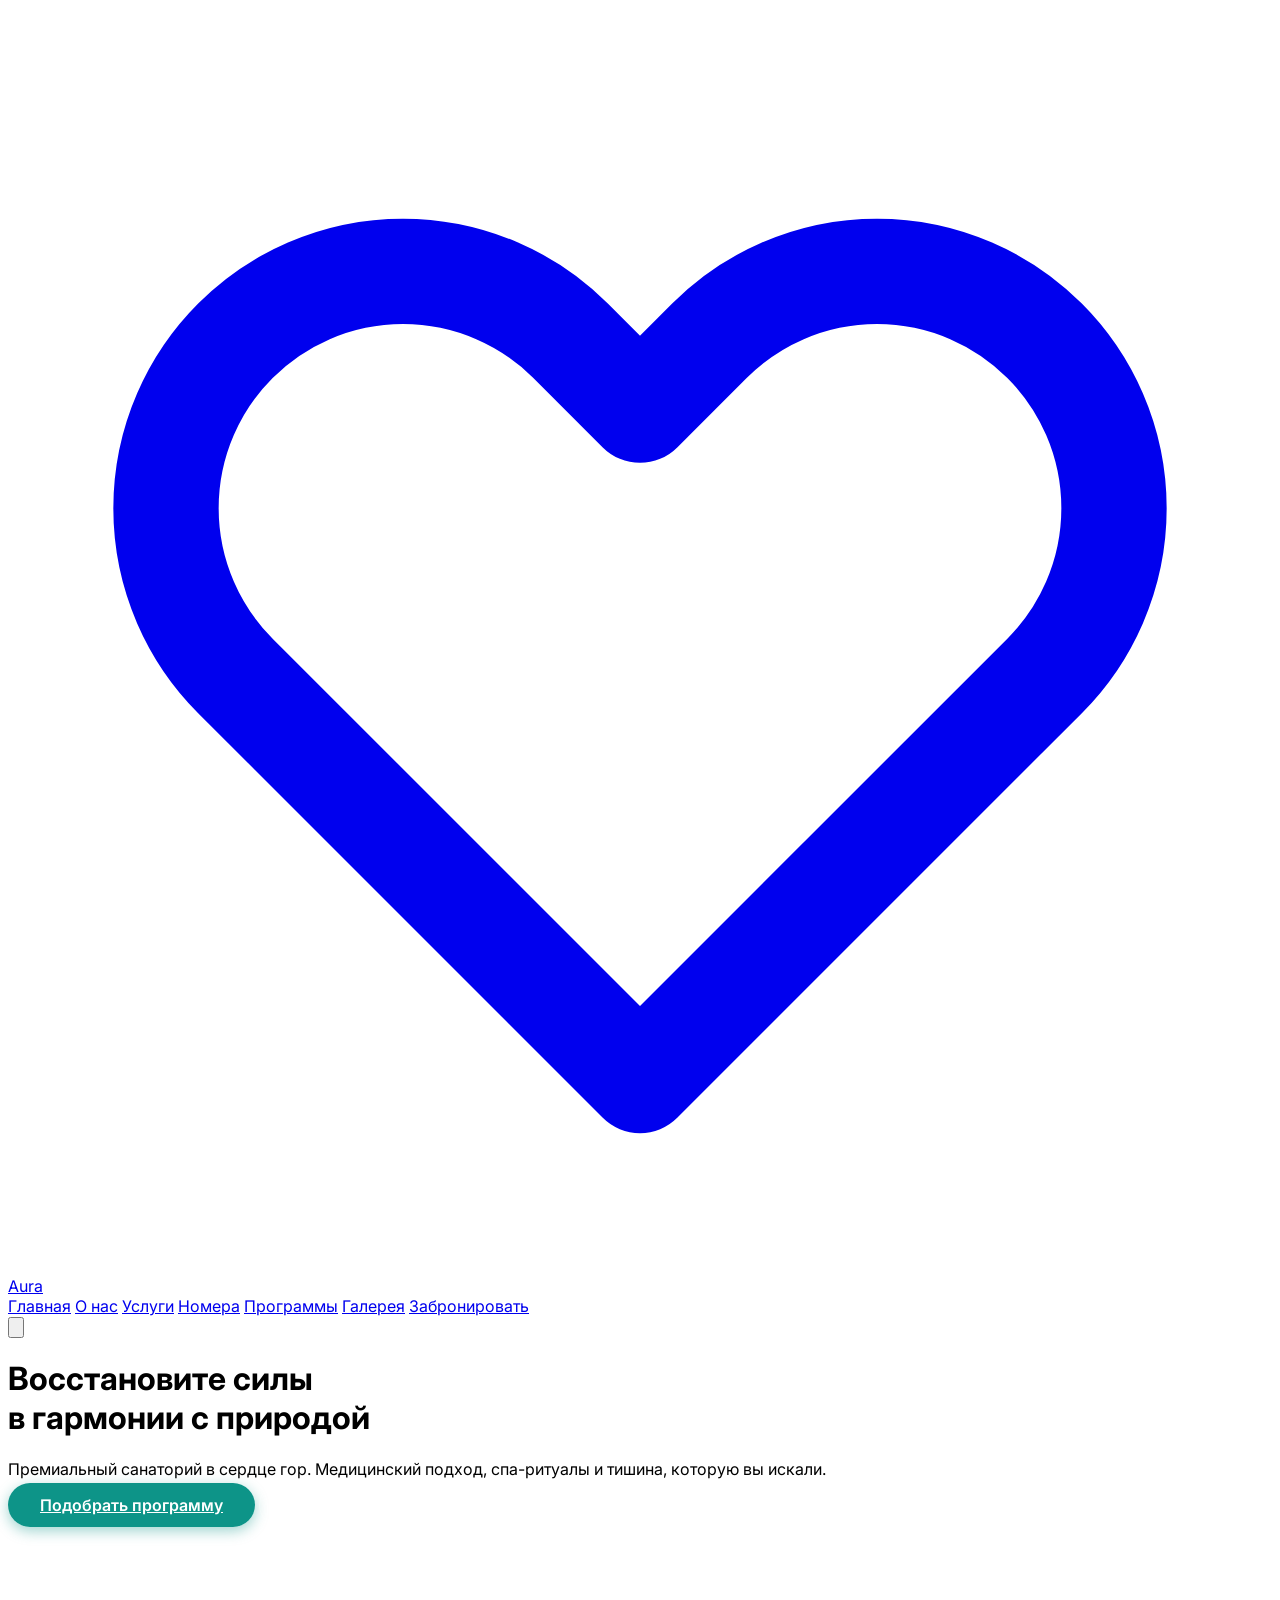
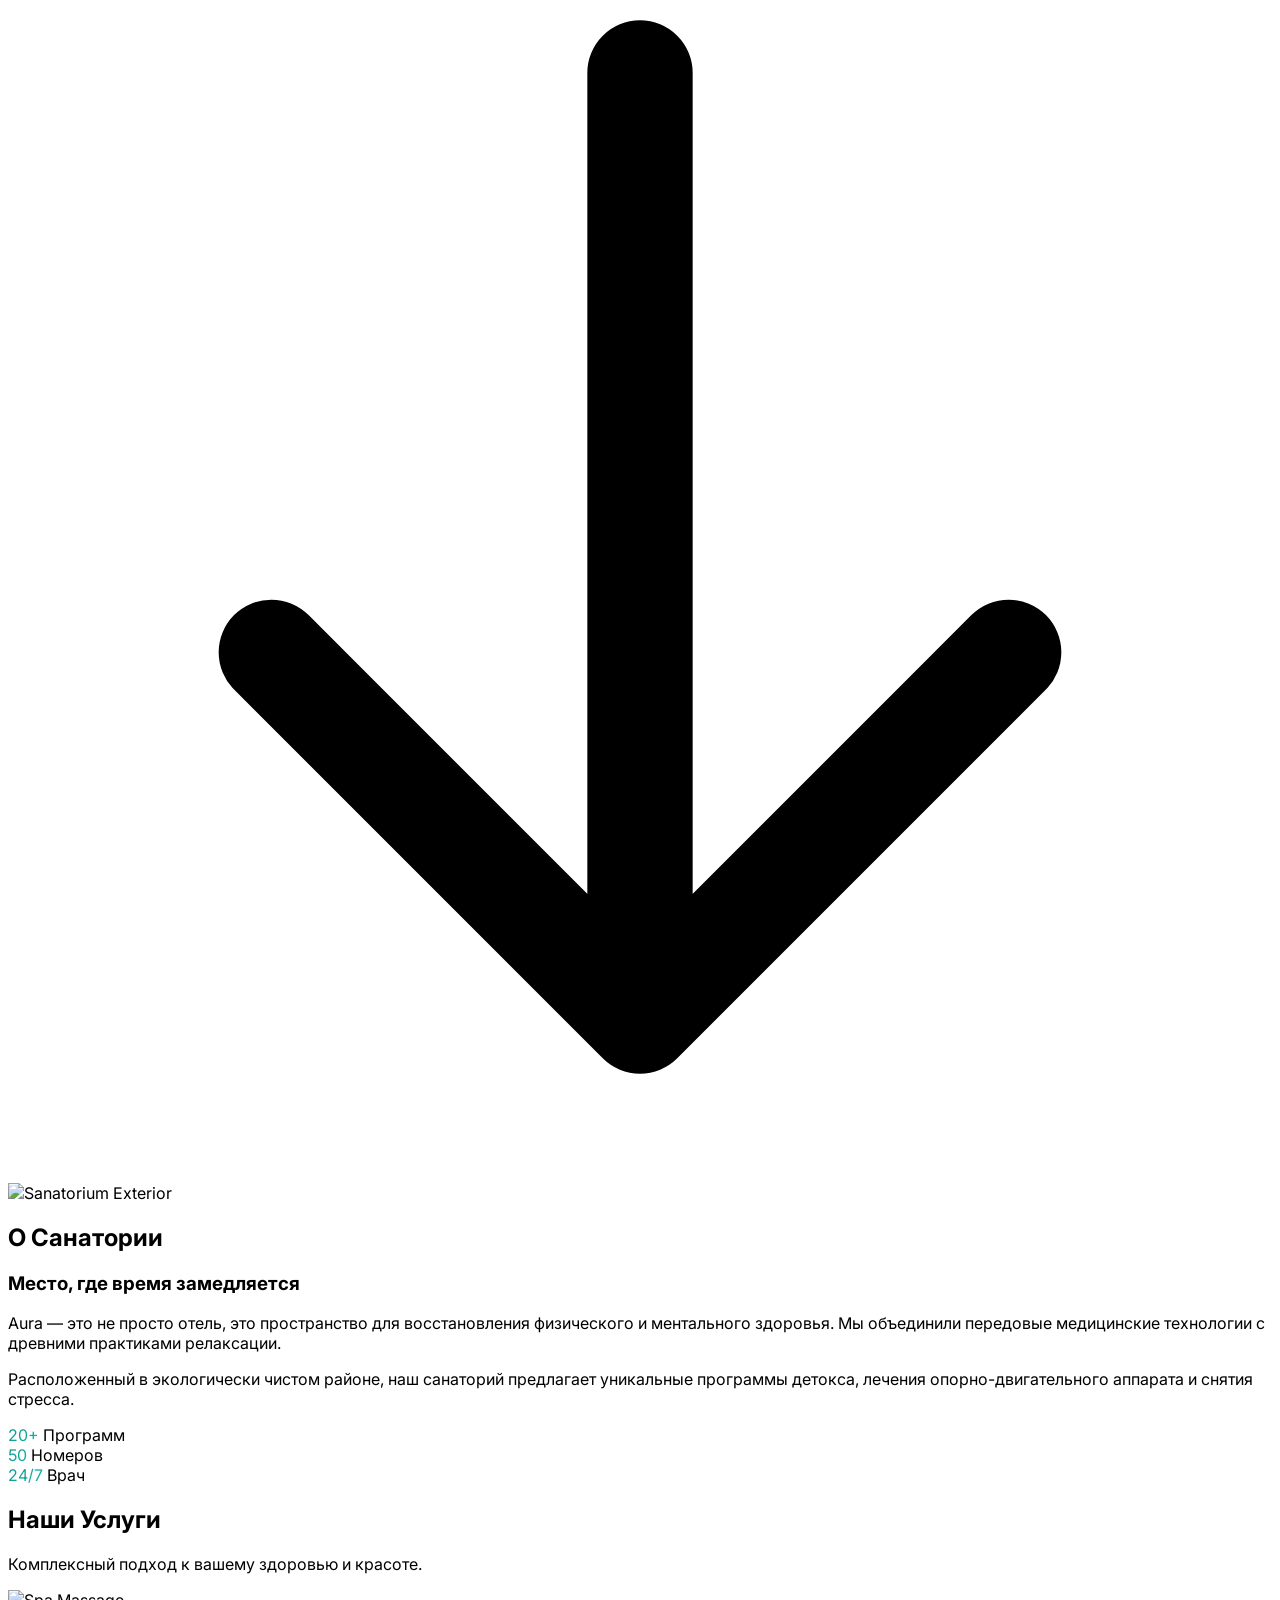
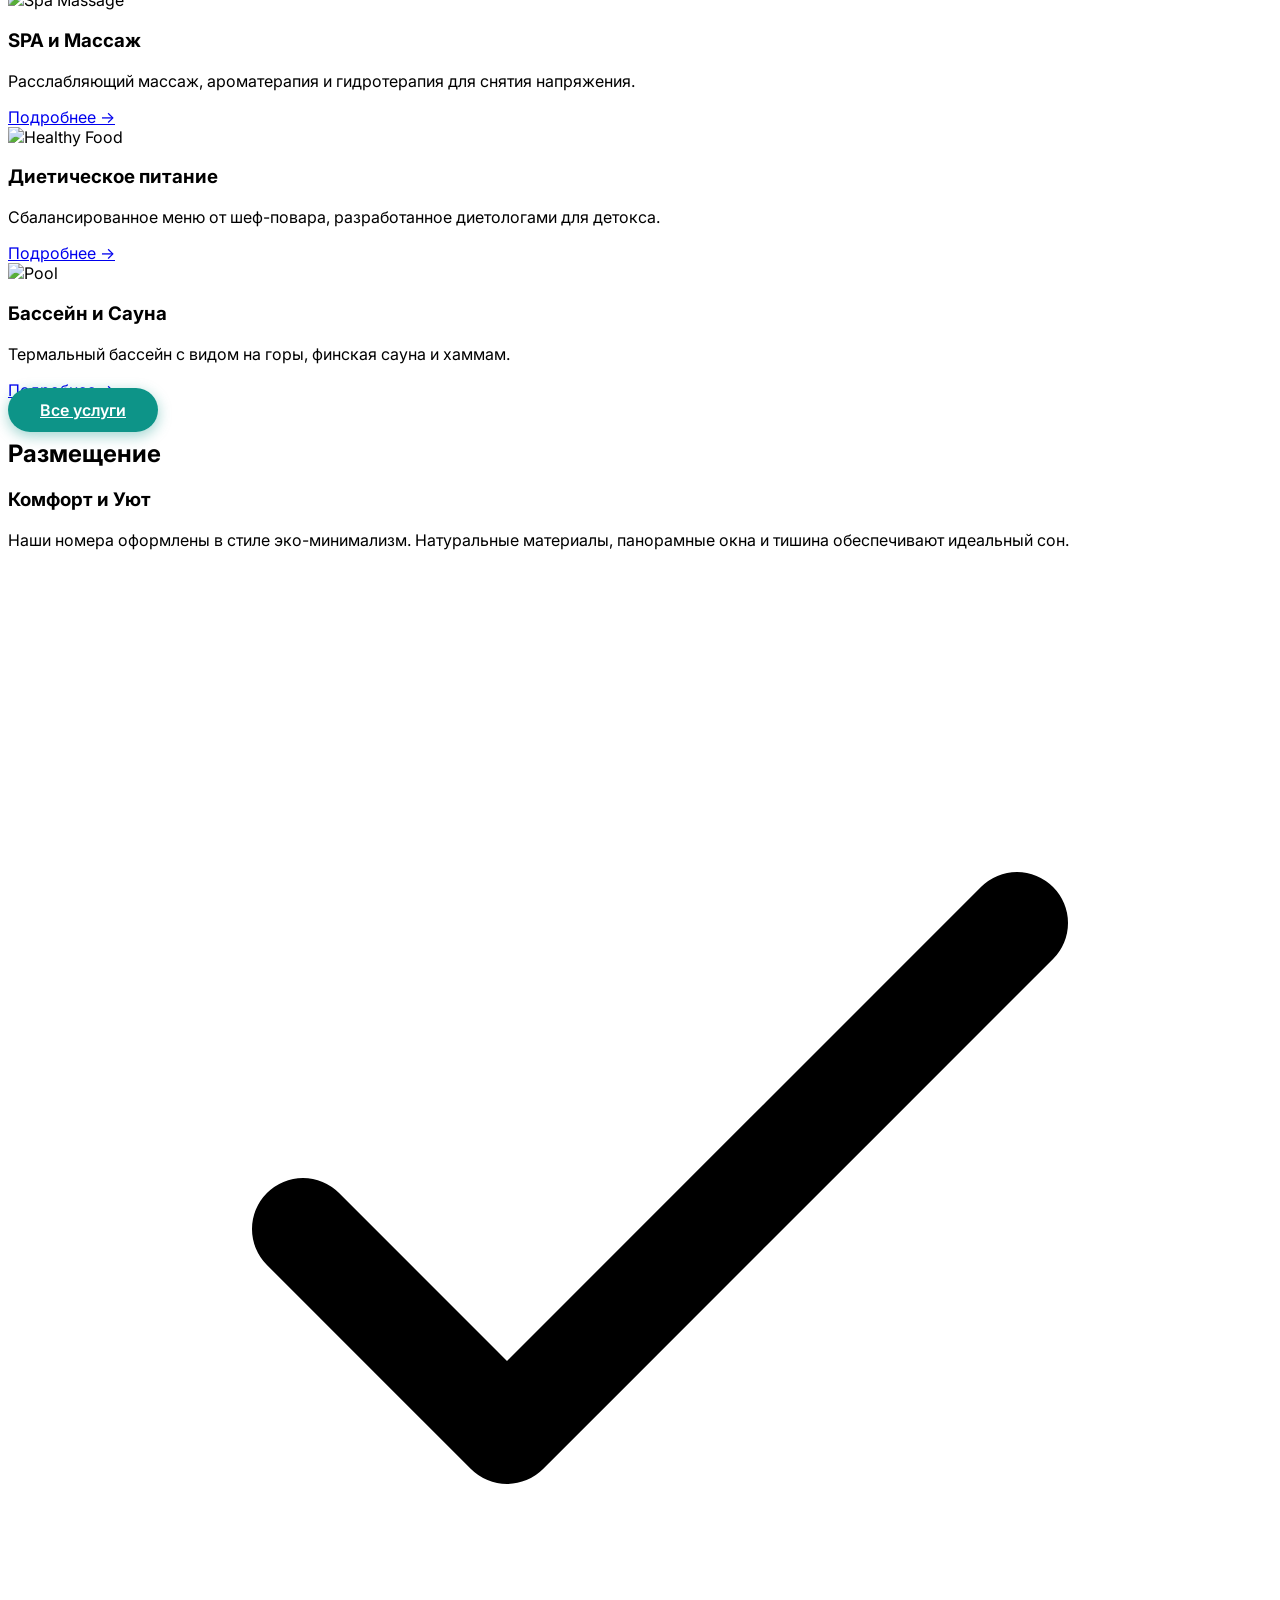
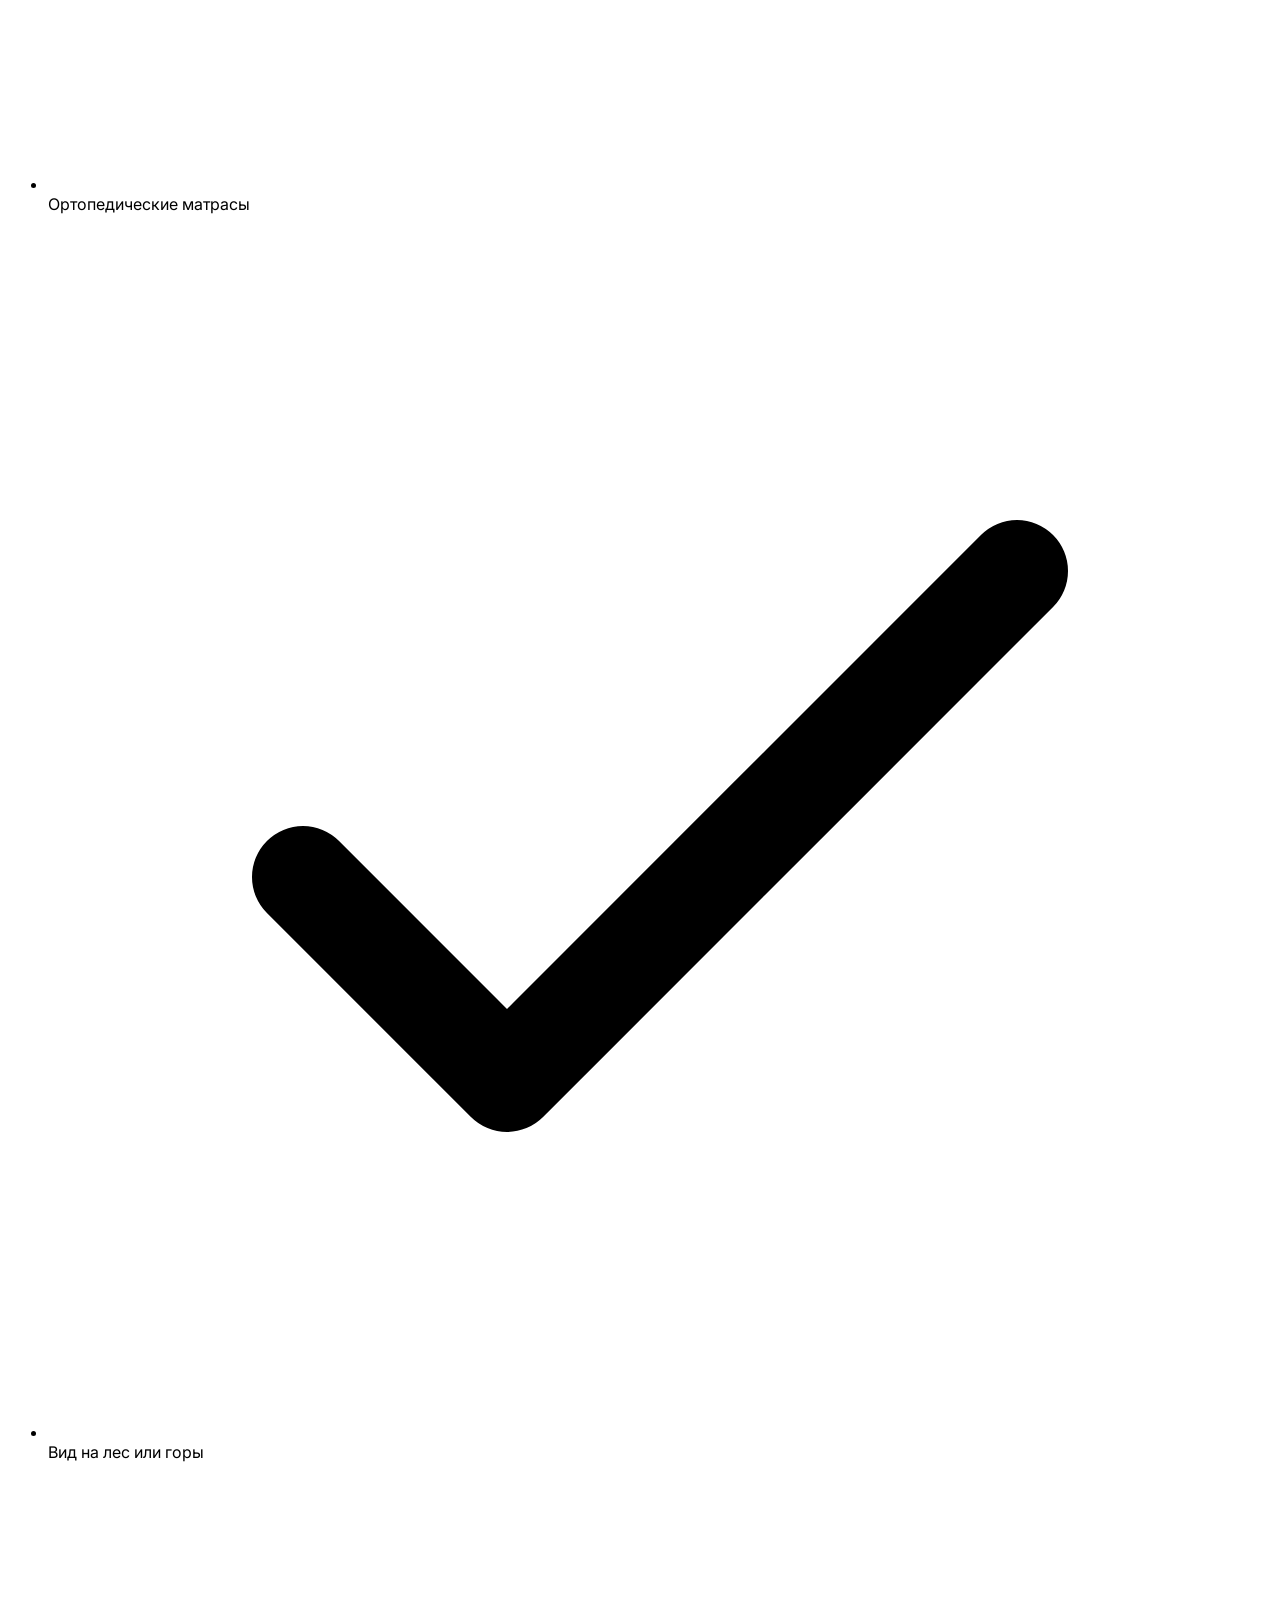
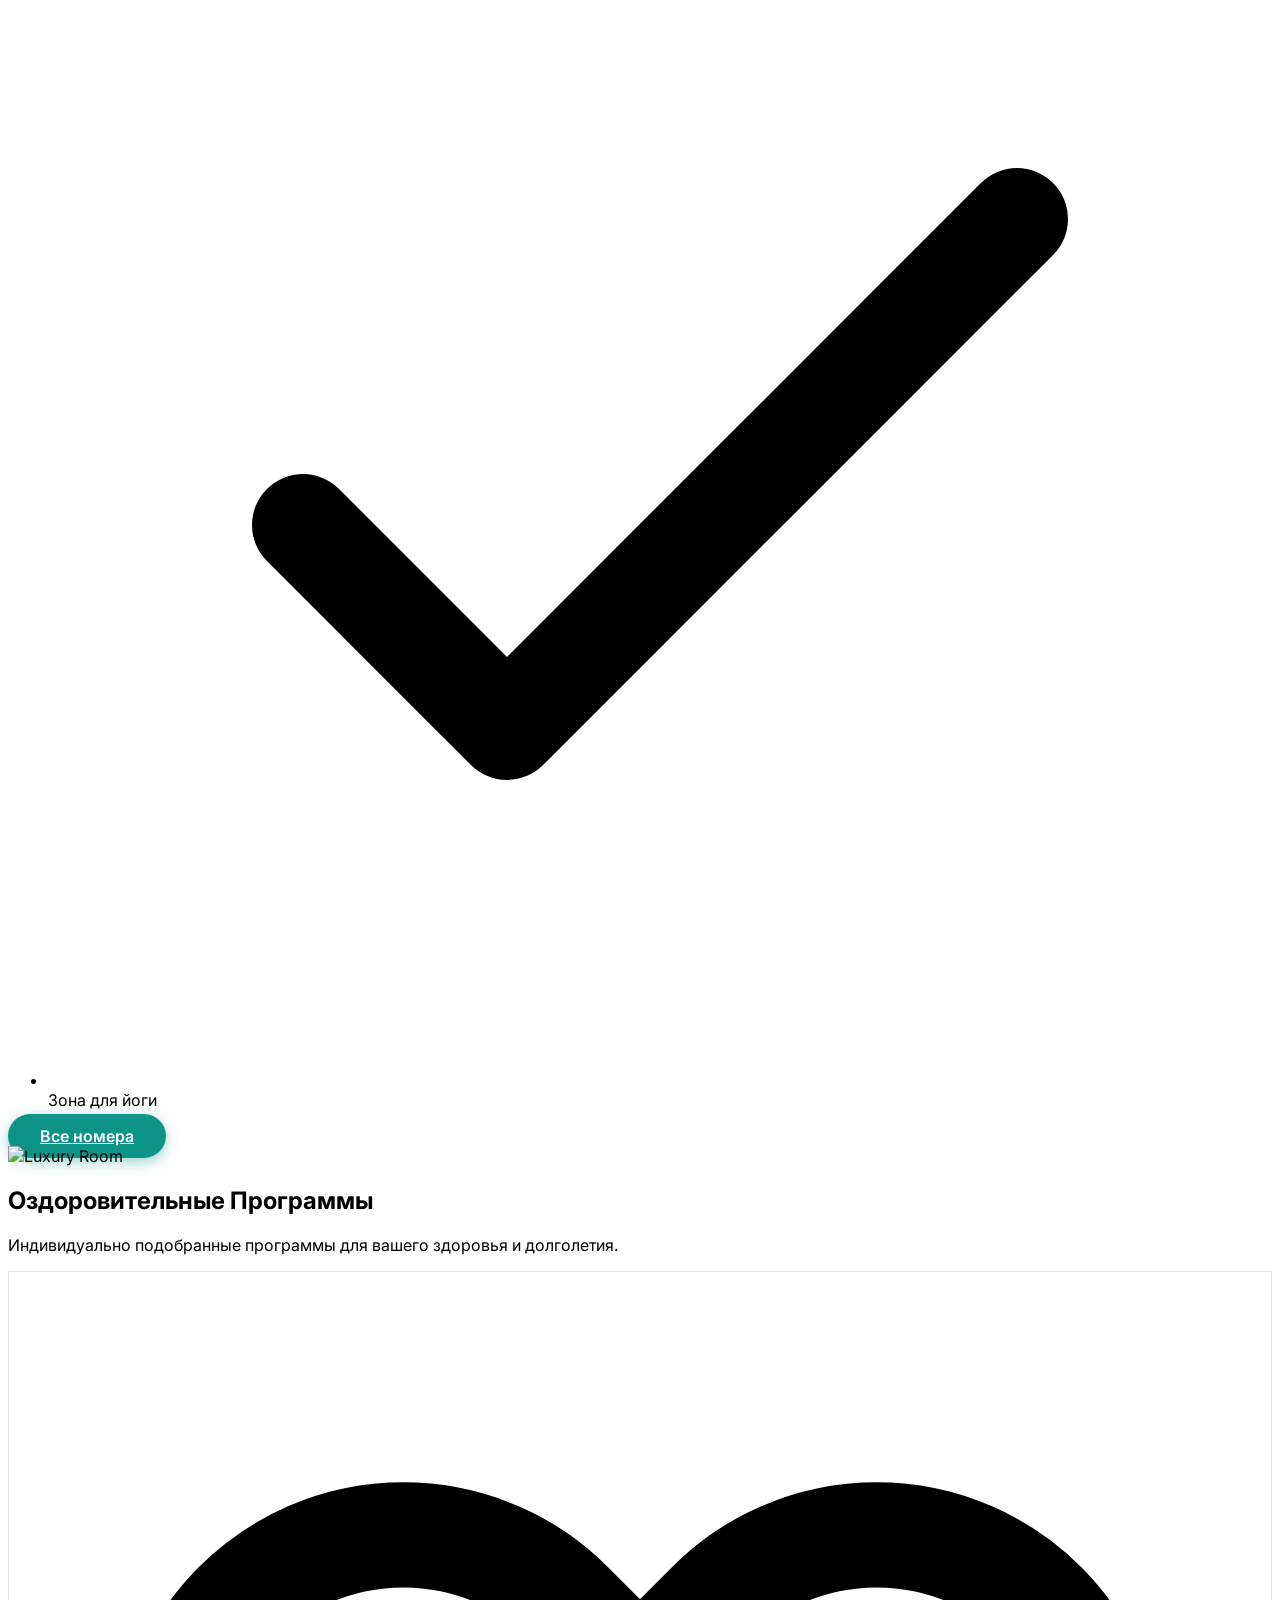
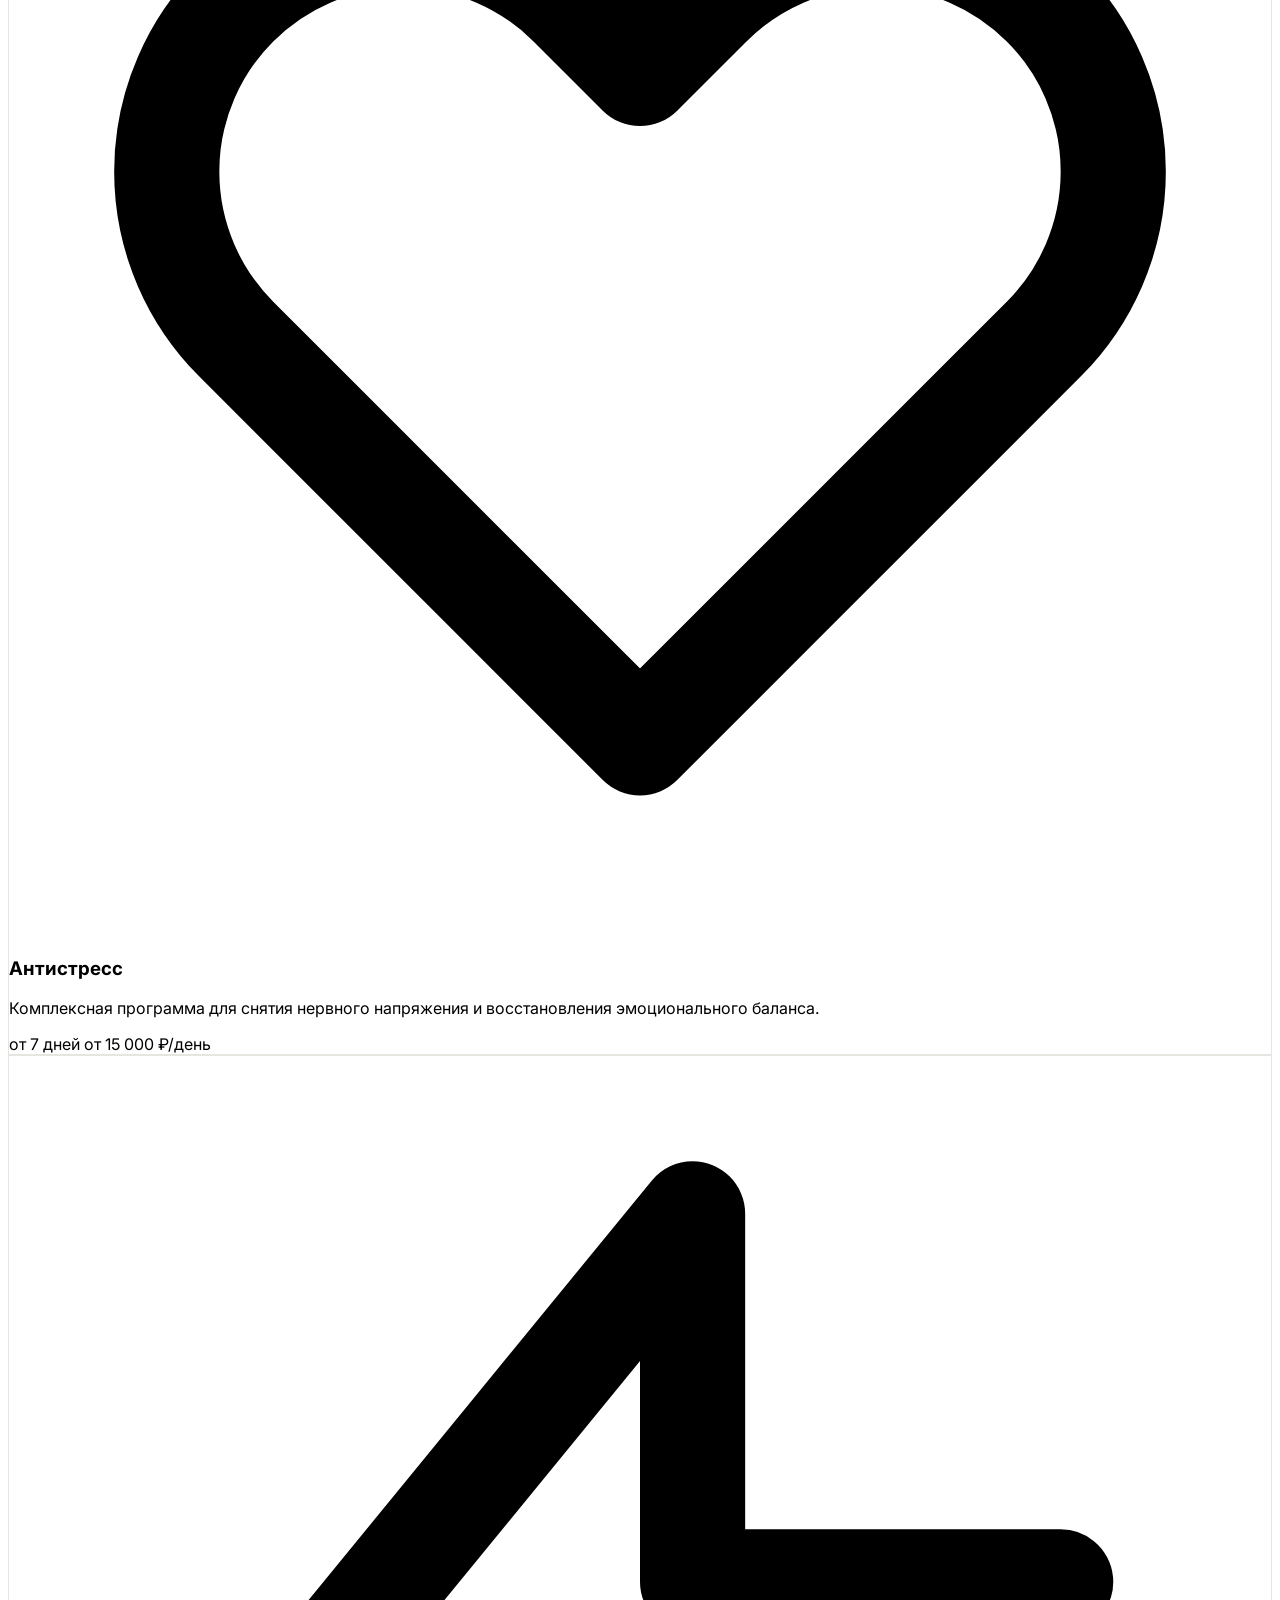
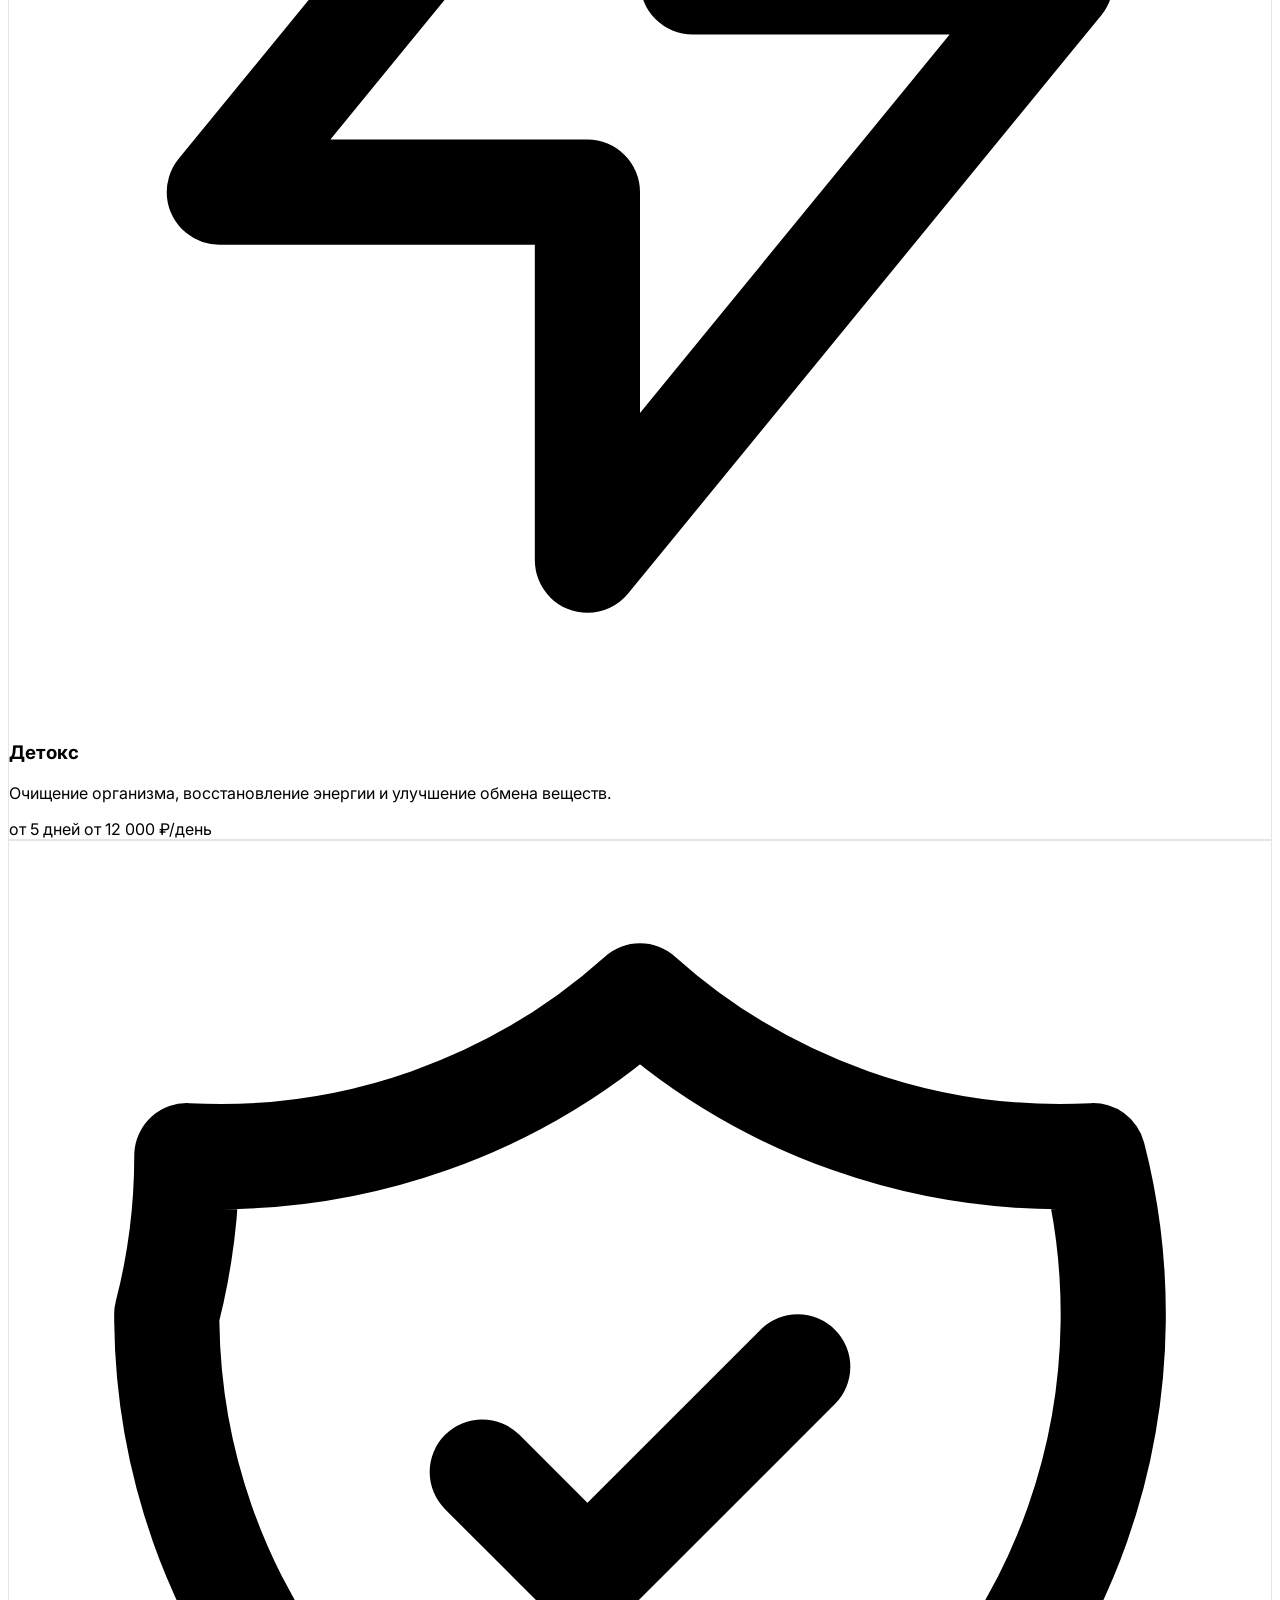
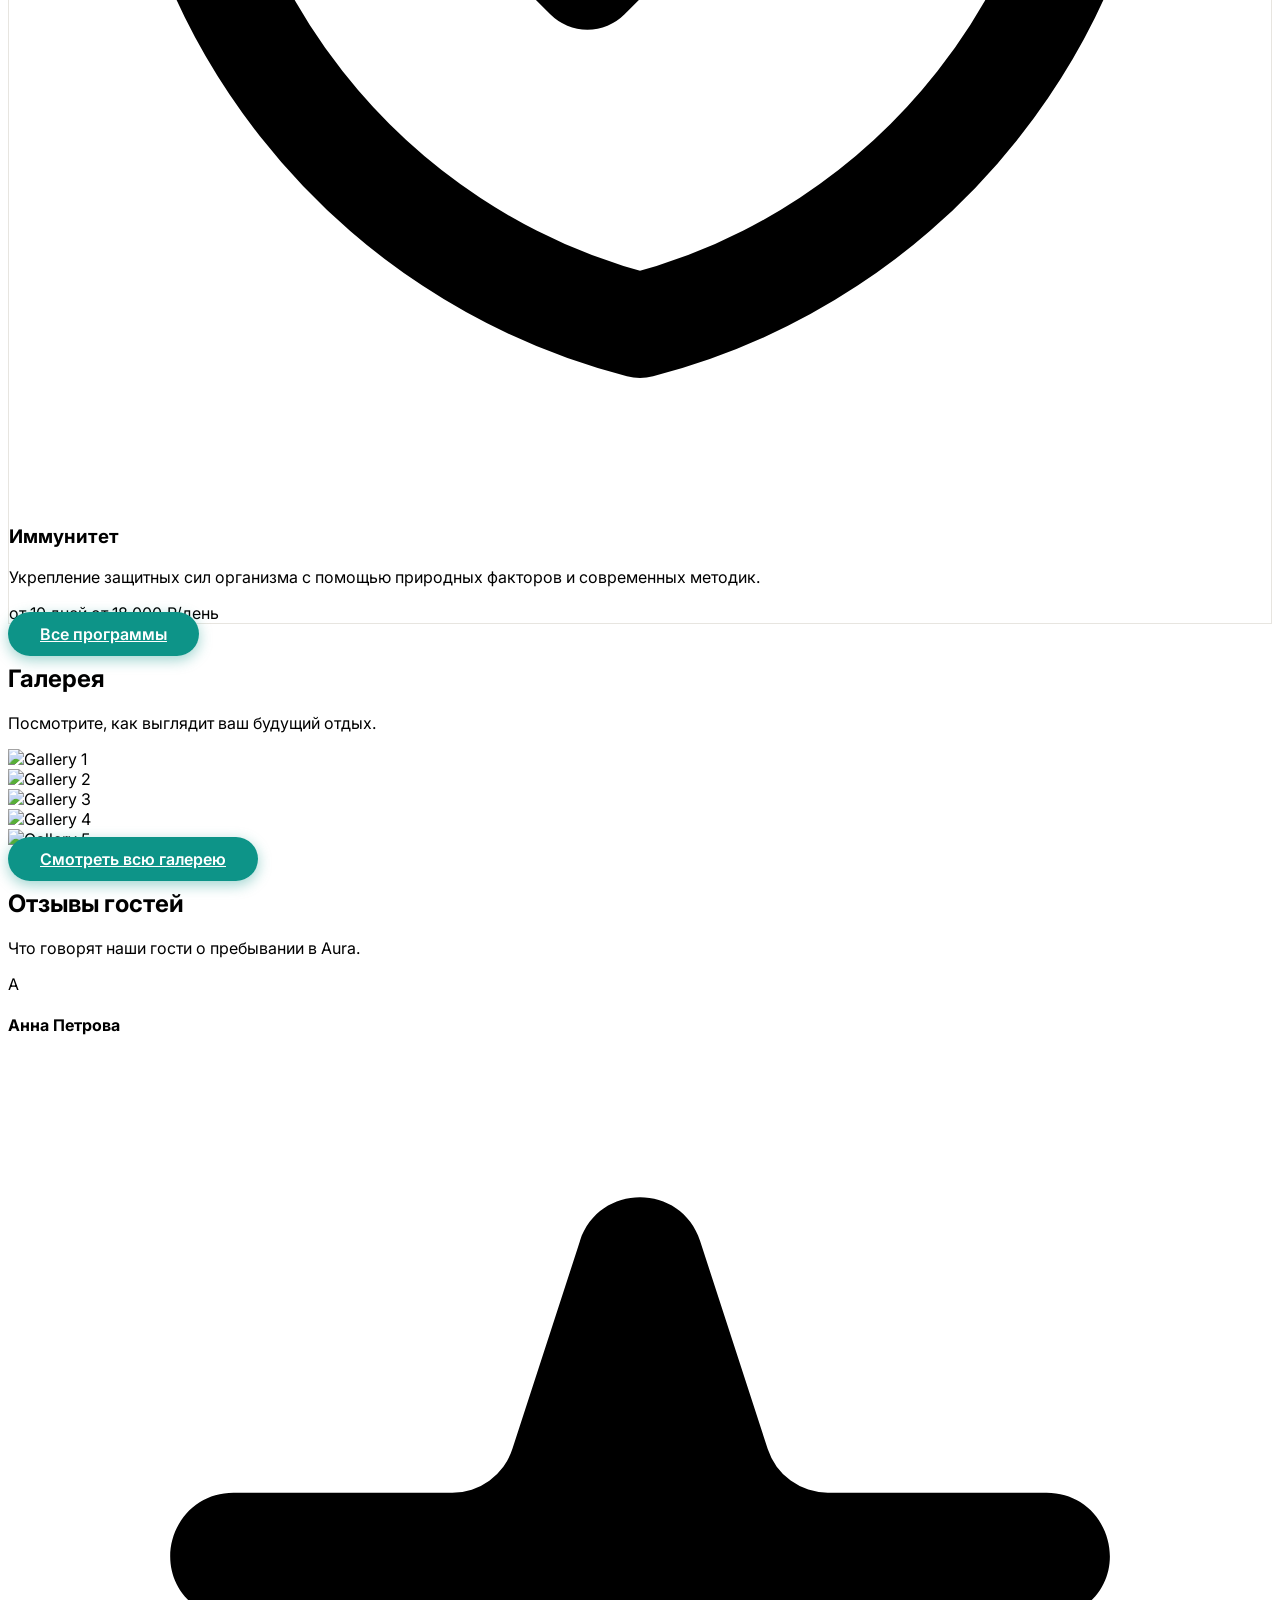
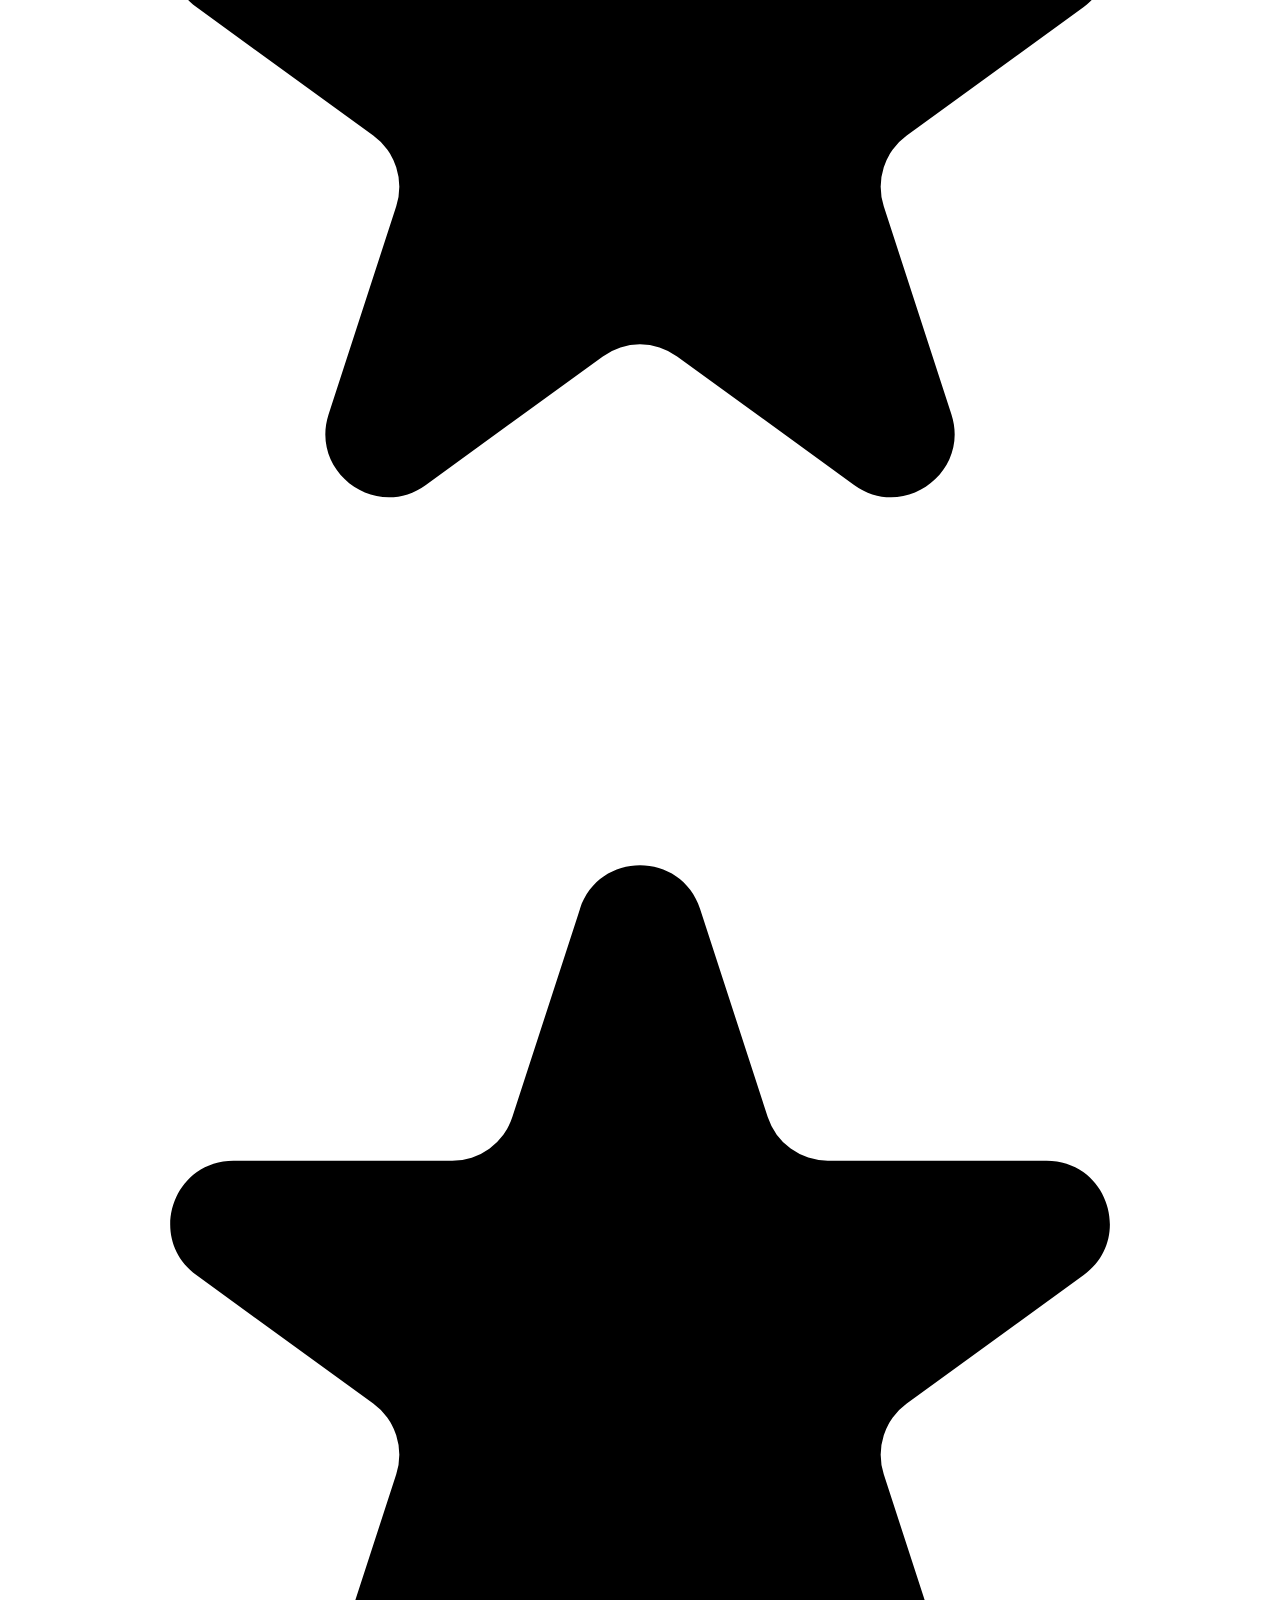
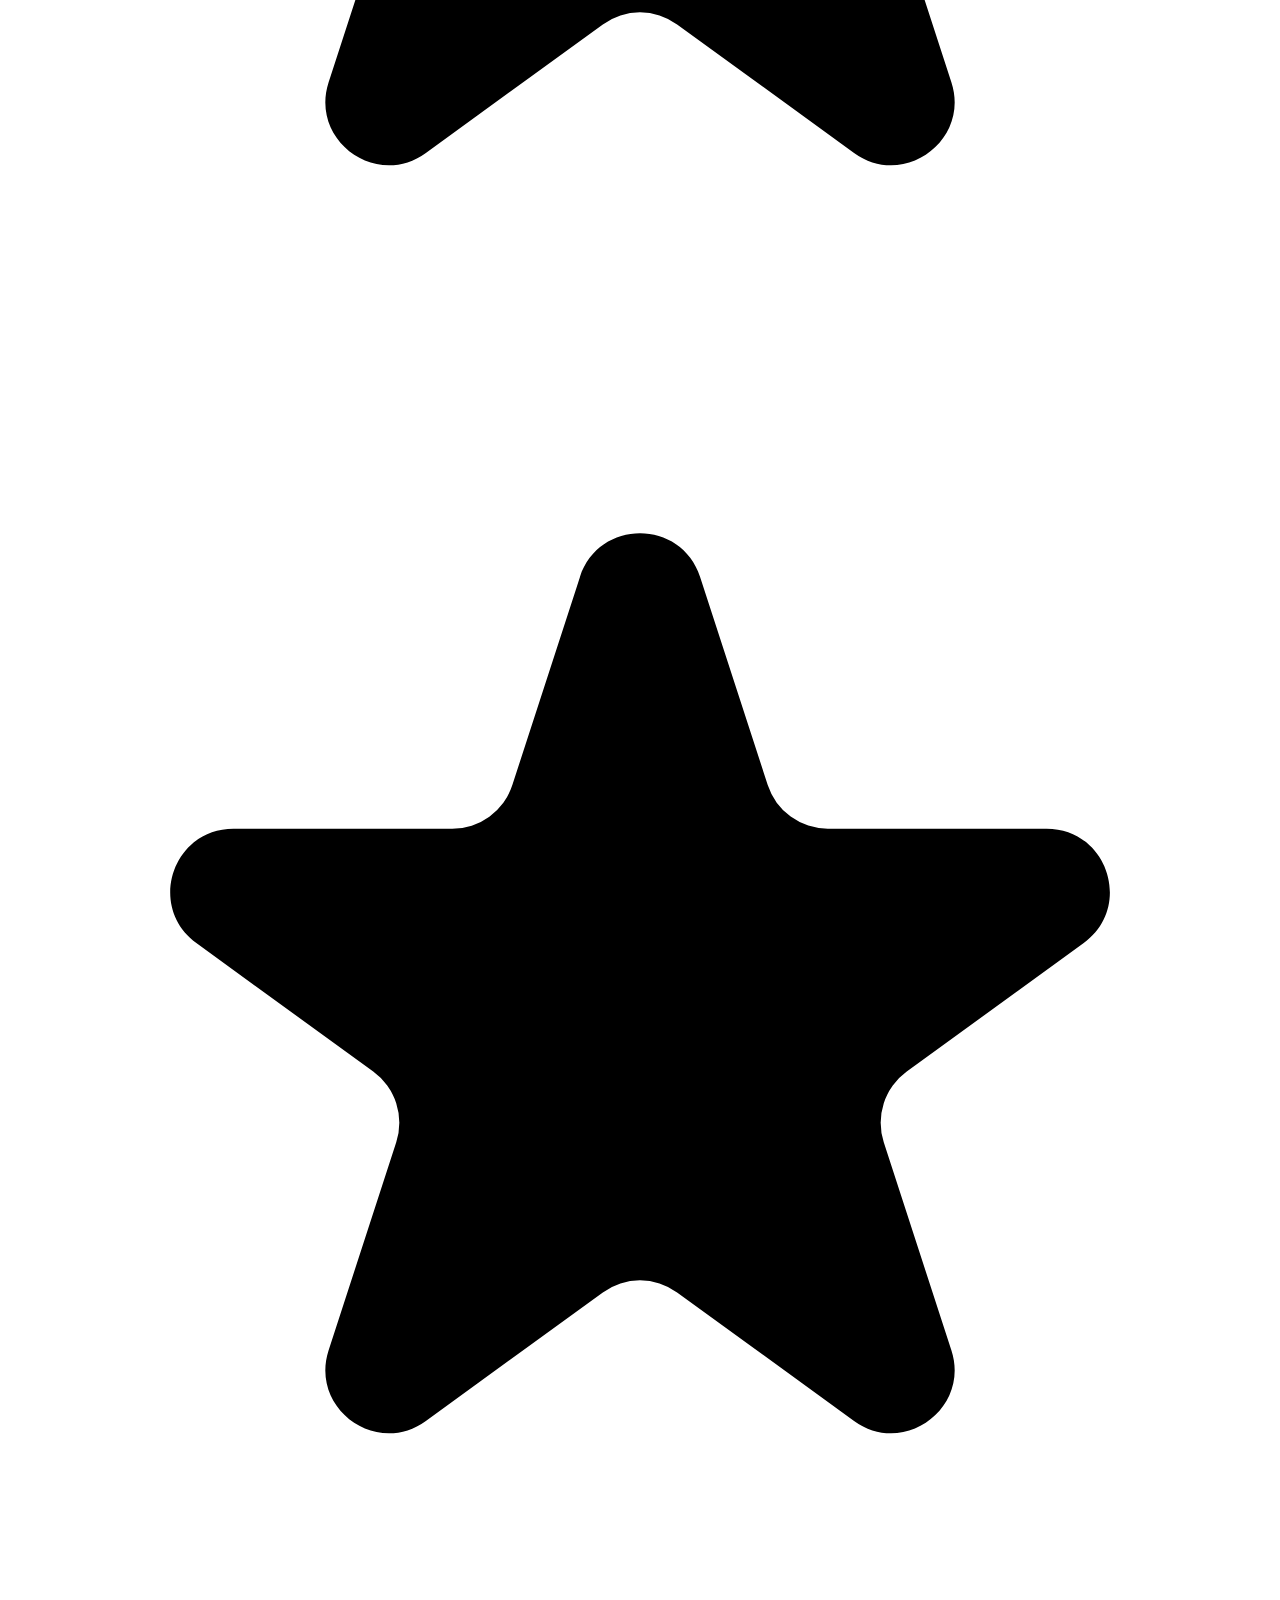
==== index.html @ d27eeb45 "Add files via upload" ====
<!DOCTYPE html>
<html lang="ru">
<head>
    <meta charset="UTF-8">
    <meta name="viewport" content="width=device-width, initial-scale=1.0">
    <meta name="description" content="Sanatorium Aura — премиальный санаторий в сердце гор. Медицинский подход, спа-ритуалы и тишина.">
    <meta name="keywords" content="санаторий, спа, отдых, здоровье, Алтай, лечение, массаж">
    <title>Sanatorium Aura | Здоровье и Гармония</title>
    
    <!-- Tailwind CSS -->
    <script src="https://cdn.tailwindcss.com"></script>
    
    <!-- Alpine.js for interactivity -->
    <script defer src="https://cdn.jsdelivr.net/npm/alpinejs@3.x.x/dist/cdn.min.js"></script>
    
    <!-- Fontsource Inter -->
    <link rel="preconnect" href="https://fonts.googleapis.com">
    <link rel="preconnect" href="https://fonts.gstatic.com" crossorigin>
    <link href="https://fonts.googleapis.com/css2?family=Inter:wght@300;400;500;600;700;800&display=swap" rel="stylesheet">
    
    <!-- Custom CSS -->
    <link rel="stylesheet" href="css/styles.css">
</head>
<body class="bg-stone-50 text-stone-800" x-data="{ mobileMenuOpen: false }">

    <!-- Navigation -->
    <nav class="fixed w-full z-50 bg-white/90 backdrop-blur-md transition-all duration-300">
        <div class="container mx-auto px-6 py-4 flex justify-between items-center">
            <a href="index.html" class="text-2xl font-bold text-teal-700 tracking-tight flex items-center gap-2">
                <svg class="w-8 h-8" fill="none" stroke="currentColor" viewBox="0 0 24 24">
                    <path stroke-linecap="round" stroke-linejoin="round" stroke-width="2" d="M4.318 6.318a4.5 4.5 0 000 6.364L12 20.364l7.682-7.682a4.5 4.5 0 00-6.364-6.364L12 7.636l-1.318-1.318a4.5 4.5 0 00-6.364 0z"></path>
                </svg>
                Aura
            </a>
            
            <!-- Desktop Menu -->
            <div class="hidden md:flex space-x-8 items-center">
                <a href="index.html" class="nav-link text-stone-600 hover:text-teal-600 transition-colors">Главная</a>
                <a href="about.html" class="nav-link text-stone-600 hover:text-teal-600 transition-colors">О нас</a>
                <a href="services.html" class="nav-link text-stone-600 hover:text-teal-600 transition-colors">Услуги</a>
                <a href="rooms.html" class="nav-link text-stone-600 hover:text-teal-600 transition-colors">Номера</a>
                <a href="programs.html" class="nav-link text-stone-600 hover:text-teal-600 transition-colors">Программы</a>
                <a href="gallery.html" class="nav-link text-stone-600 hover:text-teal-600 transition-colors">Галерея</a>
                <a href="contact.html" class="bg-teal-600 text-white px-6 py-2 rounded-full hover:bg-teal-700 transition-all transform hover:scale-105 shadow-md">Забронировать</a>
            </div>

            <!-- Mobile Menu Button -->
            <button @click="mobileMenuOpen = !mobileMenuOpen" class="md:hidden text-stone-600 focus:outline-none" data-mobile-menu>
                <svg class="w-6 h-6" fill="none" stroke="currentColor" viewBox="0 0 24 24">
                    <path stroke-linecap="round" stroke-linejoin="round" stroke-width="2" d="M4 6h16M4 12h16M4 18h16"></path>
                </svg>
            </button>
        </div>

        <!-- Mobile Menu Dropdown -->
        <div x-show="mobileMenuOpen"
             x-cloak
             x-transition:enter="transition ease-out duration-200"
             x-transition:enter-start="opacity-0 -translate-y-2"
             x-transition:enter-end="opacity-100 translate-y-0"
             x-transition:leave="transition ease-in duration-150"
             x-transition:leave-start="opacity-100 translate-y-0"
             x-transition:leave-end="opacity-0 -translate-y-2"
             @click.away="mobileMenuOpen = false"
             class="md:hidden bg-white border-t border-stone-100 absolute w-full shadow-lg"
             data-mobile-menu-panel>
            <div class="flex flex-col px-6 py-4 space-y-4">
                <a href="index.html" class="text-stone-600 hover:text-teal-600" data-mobile-menu-link>Главная</a>
                <a href="about.html" class="text-stone-600 hover:text-teal-600" data-mobile-menu-link>О нас</a>
                <a href="services.html" class="text-stone-600 hover:text-teal-600" data-mobile-menu-link>Услуги</a>
                <a href="rooms.html" class="text-stone-600 hover:text-teal-600" data-mobile-menu-link>Номера</a>
                <a href="programs.html" class="text-stone-600 hover:text-teal-600" data-mobile-menu-link>Программы</a>
                <a href="gallery.html" class="text-stone-600 hover:text-teal-600" data-mobile-menu-link>Галерея</a>
                <a href="contact.html" class="text-teal-600 font-semibold" data-mobile-menu-link>Забронировать</a>
            </div>
        </div>
    </nav>

    <!-- Hero Section -->
    <header class="hero-bg h-screen flex items-center justify-center text-center px-4 relative">
        <div class="max-w-4xl text-white fade-in">
            <h1 class="text-4xl md:text-6xl font-bold mb-6 leading-tight">Восстановите силы <br>в гармонии с природой</h1>
            <p class="text-lg md:text-xl mb-10 text-stone-100 max-w-2xl mx-auto">Премиальный санаторий в сердце гор. Медицинский подход, спа-ритуалы и тишина, которую вы искали.</p>
            <div class="flex flex-col md:flex-row gap-4 justify-center">
                <a href="contact.html" class="btn-primary text-lg">Подобрать программу</a>
                <a href="about.html" class="btn-secondary text-lg">Узнать больше</a>
            </div>
        </div>
        
        <!-- Scroll Indicator -->
        <div class="absolute bottom-10 left-1/2 transform -translate-x-1/2 scroll-indicator">
            <svg class="w-6 h-6 text-white/70" fill="none" stroke="currentColor" viewBox="0 0 24 24">
                <path stroke-linecap="round" stroke-linejoin="round" stroke-width="2" d="M19 14l-7 7m0 0l-7-7m7 7V3"></path>
            </svg>
        </div>
    </header>

    <!-- About Section -->
    <section id="about" class="py-20 bg-white animate-on-scroll">
        <div class="container mx-auto px-6">
            <div class="flex flex-col md:flex-row items-center gap-12">
                <div class="md:w-1/2">
                    <img src="https://image.qwenlm.ai/public_source/c7d9ebb0-6d3d-4867-8709-ac8342c48e9b/18e0be304-817a-45a1-a500-3e1771e38418.png" alt="Sanatorium Exterior" class="rounded-2xl shadow-xl w-full h-[400px] object-cover">
                </div>
                <div class="md:w-1/2 space-y-6">
                    <h2 class="text-teal-600 font-semibold tracking-wide uppercase text-sm">О Санатории</h2>
                    <h3 class="text-3xl md:text-4xl font-bold text-stone-900">Место, где время замедляется</h3>
                    <p class="text-stone-600 leading-relaxed">
                        Aura — это не просто отель, это пространство для восстановления физического и ментального здоровья. Мы объединили передовые медицинские технологии с древними практиками релаксации.
                    </p>
                    <p class="text-stone-600 leading-relaxed">
                        Расположенный в экологически чистом районе, наш санаторий предлагает уникальные программы детокса, лечения опорно-двигательного аппарата и снятия стресса.
                    </p>
                    <div class="grid grid-cols-3 gap-6 pt-4">
                        <div class="text-center">
                            <span class="block text-3xl font-bold stat-number" data-counter="20" data-suffix="+">20+</span>
                            <span class="text-xs text-stone-500 uppercase mt-1">Программ</span>
                        </div>
                        <div class="text-center">
                            <span class="block text-3xl font-bold stat-number" data-counter="50">50</span>
                            <span class="text-xs text-stone-500 uppercase mt-1">Номеров</span>
                        </div>
                        <div class="text-center">
                            <span class="block text-3xl font-bold stat-number">24/7</span>
                            <span class="text-xs text-stone-500 uppercase mt-1">Врач</span>
                        </div>
                    </div>
                </div>
            </div>
        </div>
    </section>

    <!-- Services Section -->
    <section id="services" class="py-20 bg-stone-100 animate-on-scroll">
        <div class="container mx-auto px-6">
            <div class="text-center mb-16">
                <h2 class="text-3xl md:text-4xl font-bold text-stone-900 mb-4">Наши Услуги</h2>
                <p class="text-stone-600 max-w-2xl mx-auto">Комплексный подход к вашему здоровью и красоте.</p>
            </div>

            <div class="grid md:grid-cols-3 gap-8">
                <!-- Service 1 -->
                <div class="service-card bg-white rounded-xl overflow-hidden shadow-lg group">
                    <div class="h-64 overflow-hidden">
                        <img src="https://image.qwenlm.ai/public_source/c7d9ebb0-6d3d-4867-8709-ac8342c48e9b/15ac0cca4-c1a7-4883-925d-65f13495df46.png" alt="Spa Massage" class="service-img w-full h-full object-cover">
                    </div>
                    <div class="p-8">
                        <h3 class="text-xl font-bold mb-3 text-stone-800">SPA и Массаж</h3>
                        <p class="text-stone-600 mb-4">Расслабляющий массаж, ароматерапия и гидротерапия для снятия напряжения.</p>
                        <a href="services.html#spa" class="text-teal-600 font-semibold hover:text-teal-700 flex items-center gap-2">Подробнее <span>&rarr;</span></a>
                    </div>
                </div>

                <!-- Service 2 -->
                <div class="service-card bg-white rounded-xl overflow-hidden shadow-lg group">
                    <div class="h-64 overflow-hidden">
                        <img src="https://image.qwenlm.ai/public_source/c7d9ebb0-6d3d-4867-8709-ac8342c48e9b/198db000b-4719-44e7-9a92-1e97b9579f05.png" alt="Healthy Food" class="service-img w-full h-full object-cover">
                    </div>
                    <div class="p-8">
                        <h3 class="text-xl font-bold mb-3 text-stone-800">Диетическое питание</h3>
                        <p class="text-stone-600 mb-4">Сбалансированное меню от шеф-повара, разработанное диетологами для детокса.</p>
                        <a href="services.html#nutrition" class="text-teal-600 font-semibold hover:text-teal-700 flex items-center gap-2">Подробнее <span>&rarr;</span></a>
                    </div>
                </div>

                <!-- Service 3 -->
                <div class="service-card bg-white rounded-xl overflow-hidden shadow-lg group">
                    <div class="h-64 overflow-hidden">
                        <img src="https://image.qwenlm.ai/public_source/c7d9ebb0-6d3d-4867-8709-ac8342c48e9b/15930bae3-832a-48a7-b490-dd578142df13.png" alt="Pool" class="service-img w-full h-full object-cover">
                    </div>
                    <div class="p-8">
                        <h3 class="text-xl font-bold mb-3 text-stone-800">Бассейн и Сауна</h3>
                        <p class="text-stone-600 mb-4">Термальный бассейн с видом на горы, финская сауна и хаммам.</p>
                        <a href="services.html#pool" class="text-teal-600 font-semibold hover:text-teal-700 flex items-center gap-2">Подробнее <span>&rarr;</span></a>
                    </div>
                </div>
            </div>

            <div class="text-center mt-12">
                <a href="services.html" class="btn-primary inline-block">Все услуги</a>
            </div>
        </div>
    </section>

    <!-- Rooms Section -->
    <section id="rooms" class="py-20 bg-white animate-on-scroll">
        <div class="container mx-auto px-6">
            <div class="flex flex-col md:flex-row items-center gap-12">
                <div class="md:w-1/2 order-2 md:order-1 space-y-6">
                    <h2 class="text-teal-600 font-semibold tracking-wide uppercase text-sm">Размещение</h2>
                    <h3 class="text-3xl md:text-4xl font-bold text-stone-900">Комфорт и Уют</h3>
                    <p class="text-stone-600 leading-relaxed">
                        Наши номера оформлены в стиле эко-минимализм. Натуральные материалы, панорамные окна и тишина обеспечивают идеальный сон.
                    </p>
                    <ul class="space-y-3">
                        <li class="flex items-center gap-3 text-stone-700">
                            <svg class="w-5 h-5 text-teal-500" fill="none" stroke="currentColor" viewBox="0 0 24 24">
                                <path stroke-linecap="round" stroke-linejoin="round" stroke-width="2" d="M5 13l4 4L19 7"></path>
                            </svg>
                            Ортопедические матрасы
                        </li>
                        <li class="flex items-center gap-3 text-stone-700">
                            <svg class="w-5 h-5 text-teal-500" fill="none" stroke="currentColor" viewBox="0 0 24 24">
                                <path stroke-linecap="round" stroke-linejoin="round" stroke-width="2" d="M5 13l4 4L19 7"></path>
                            </svg>
                            Вид на лес или горы
                        </li>
                        <li class="flex items-center gap-3 text-stone-700">
                            <svg class="w-5 h-5 text-teal-500" fill="none" stroke="currentColor" viewBox="0 0 24 24">
                                <path stroke-linecap="round" stroke-linejoin="round" stroke-width="2" d="M5 13l4 4L19 7"></path>
                            </svg>
                            Зона для йоги
                        </li>
                    </ul>
                    <a href="rooms.html" class="btn-primary inline-block mt-4">Все номера</a>
                </div>
                <div class="md:w-1/2 order-1 md:order-2">
                    <img src="https://image.qwenlm.ai/public_source/c7d9ebb0-6d3d-4867-8709-ac8342c48e9b/189a55cf6-3b1f-4db5-a826-045c13727768.png" alt="Luxury Room" class="rounded-2xl shadow-xl w-full h-[400px] object-cover">
                </div>
            </div>
        </div>
    </section>

    <!-- Programs Section -->
    <section id="programs" class="py-20 bg-stone-100 animate-on-scroll">
        <div class="container mx-auto px-6">
            <div class="text-center mb-16">
                <h2 class="text-3xl md:text-4xl font-bold text-stone-900 mb-4">Оздоровительные Программы</h2>
                <p class="text-stone-600 max-w-2xl mx-auto">Индивидуально подобранные программы для вашего здоровья и долголетия.</p>
            </div>

            <div class="grid md:grid-cols-2 lg:grid-cols-3 gap-8">
                <!-- Program 1 -->
                <div class="program-card bg-white rounded-2xl p-8 shadow-lg hover:shadow-xl transition-all duration-300">
                    <div class="flex items-center gap-4 mb-4">
                        <div class="w-12 h-12 bg-teal-100 rounded-full flex items-center justify-center">
                            <svg class="w-6 h-6 text-teal-600" fill="none" stroke="currentColor" viewBox="0 0 24 24">
                                <path stroke-linecap="round" stroke-linejoin="round" stroke-width="2" d="M4.318 6.318a4.5 4.5 0 000 6.364L12 20.364l7.682-7.682a4.5 4.5 0 00-6.364-6.364L12 7.636l-1.318-1.318a4.5 4.5 0 00-6.364 0z"></path>
                            </svg>
                        </div>
                        <h3 class="text-xl font-bold text-stone-800">Антистресс</h3>
                    </div>
                    <p class="text-stone-600 mb-4">Комплексная программа для снятия нервного напряжения и восстановления эмоционального баланса.</p>
                    <div class="flex items-center justify-between">
                        <span class="text-teal-600 font-semibold">от 7 дней</span>
                        <span class="text-stone-500">от 15 000 ₽/день</span>
                    </div>
                </div>

                <!-- Program 2 -->
                <div class="program-card bg-white rounded-2xl p-8 shadow-lg hover:shadow-xl transition-all duration-300">
                    <div class="flex items-center gap-4 mb-4">
                        <div class="w-12 h-12 bg-teal-100 rounded-full flex items-center justify-center">
                            <svg class="w-6 h-6 text-teal-600" fill="none" stroke="currentColor" viewBox="0 0 24 24">
                                <path stroke-linecap="round" stroke-linejoin="round" stroke-width="2" d="M13 10V3L4 14h7v7l9-11h-7z"></path>
                            </svg>
                        </div>
                        <h3 class="text-xl font-bold text-stone-800">Детокс</h3>
                    </div>
                    <p class="text-stone-600 mb-4">Очищение организма, восстановление энергии и улучшение обмена веществ.</p>
                    <div class="flex items-center justify-between">
                        <span class="text-teal-600 font-semibold">от 5 дней</span>
                        <span class="text-stone-500">от 12 000 ₽/день</span>
                    </div>
                </div>

                <!-- Program 3 -->
                <div class="program-card bg-white rounded-2xl p-8 shadow-lg hover:shadow-xl transition-all duration-300">
                    <div class="flex items-center gap-4 mb-4">
                        <div class="w-12 h-12 bg-teal-100 rounded-full flex items-center justify-center">
                            <svg class="w-6 h-6 text-teal-600" fill="none" stroke="currentColor" viewBox="0 0 24 24">
                                <path stroke-linecap="round" stroke-linejoin="round" stroke-width="2" d="M9 12l2 2 4-4m5.618-4.016A11.955 11.955 0 0112 2.944a11.955 11.955 0 01-8.618 3.04A12.02 12.02 0 013 9c0 5.591 3.824 10.29 9 11.622 5.176-1.332 9-6.03 9-11.622 0-1.042-.133-2.052-.382-3.016z"></path>
                            </svg>
                        </div>
                        <h3 class="text-xl font-bold text-stone-800">Иммунитет</h3>
                    </div>
                    <p class="text-stone-600 mb-4">Укрепление защитных сил организма с помощью природных факторов и современных методик.</p>
                    <div class="flex items-center justify-between">
                        <span class="text-teal-600 font-semibold">от 10 дней</span>
                        <span class="text-stone-500">от 18 000 ₽/день</span>
                    </div>
                </div>
            </div>

            <div class="text-center mt-12">
                <a href="programs.html" class="btn-primary inline-block">Все программы</a>
            </div>
        </div>
    </section>

    <!-- Gallery Preview Section -->
    <section id="gallery" class="py-20 bg-white animate-on-scroll">
        <div class="container mx-auto px-6">
            <div class="text-center mb-16">
                <h2 class="text-3xl md:text-4xl font-bold text-stone-900 mb-4">Галерея</h2>
                <p class="text-stone-600 max-w-2xl mx-auto">Посмотрите, как выглядит ваш будущий отдых.</p>
            </div>

            <div class="grid grid-cols-2 md:grid-cols-4 gap-4">
                <div class="col-span-2 row-span-2 overflow-hidden rounded-2xl cursor-pointer" data-gallery-item>
                    <img src="https://image.qwenlm.ai/public_source/c7d9ebb0-6d3d-4867-8709-ac8342c48e9b/18e0be304-817a-45a1-a500-3e1771e38418.png" alt="Gallery 1" class="gallery-img w-full h-full object-cover rounded-2xl">
                </div>
                <div class="overflow-hidden rounded-2xl cursor-pointer" data-gallery-item>
                    <img src="https://image.qwenlm.ai/public_source/c7d9ebb0-6d3d-4867-8709-ac8342c48e9b/15ac0cca4-c1a7-4883-925d-65f13495df46.png" alt="Gallery 2" class="gallery-img w-full h-full object-cover rounded-2xl">
                </div>
                <div class="overflow-hidden rounded-2xl cursor-pointer" data-gallery-item>
                    <img src="https://image.qwenlm.ai/public_source/c7d9ebb0-6d3d-4867-8709-ac8342c48e9b/198db000b-4719-44e7-9a92-1e97b9579f05.png" alt="Gallery 3" class="gallery-img w-full h-full object-cover rounded-2xl">
                </div>
                <div class="overflow-hidden rounded-2xl cursor-pointer" data-gallery-item>
                    <img src="https://image.qwenlm.ai/public_source/c7d9ebb0-6d3d-4867-8709-ac8342c48e9b/15930bae3-832a-48a7-b490-dd578142df13.png" alt="Gallery 4" class="gallery-img w-full h-full object-cover rounded-2xl">
                </div>
                <div class="overflow-hidden rounded-2xl cursor-pointer" data-gallery-item>
                    <img src="https://image.qwenlm.ai/public_source/c7d9ebb0-6d3d-4867-8709-ac8342c48e9b/189a55cf6-3b1f-4db5-a826-045c13727768.png" alt="Gallery 5" class="gallery-img w-full h-full object-cover rounded-2xl">
                </div>
            </div>

            <div class="text-center mt-12">
                <a href="gallery.html" class="btn-primary inline-block">Смотреть всю галерею</a>
            </div>
        </div>
    </section>

    <!-- Reviews Section -->
    <section id="reviews" class="py-20 bg-stone-100 animate-on-scroll">
        <div class="container mx-auto px-6">
            <div class="text-center mb-16">
                <h2 class="text-3xl md:text-4xl font-bold text-stone-900 mb-4">Отзывы гостей</h2>
                <p class="text-stone-600 max-w-2xl mx-auto">Что говорят наши гости о пребывании в Aura.</p>
            </div>

            <div class="max-w-4xl mx-auto" data-testimonials>
                <!-- Testimonial 1 -->
                <div data-testimonial class="testimonial-card bg-white rounded-2xl p-8 shadow-lg">
                    <div class="flex items-center gap-4 mb-6">
                        <div class="w-16 h-16 bg-teal-100 rounded-full flex items-center justify-center text-teal-600 font-bold text-xl">А</div>
                        <div>
                            <h4 class="font-bold text-stone-800">Анна Петрова</h4>
                            <div class="flex gap-1">
                                <svg class="w-5 h-5 text-yellow-400" fill="currentColor" viewBox="0 0 20 20"><path d="M9.049 2.927c.3-.921 1.603-.921 1.902 0l1.07 3.292a1 1 0 00.95.69h3.462c.969 0 1.371 1.24.588 1.81l-2.8 2.034a1 1 0 00-.364 1.118l1.07 3.292c.3.921-.755 1.688-1.54 1.118l-2.8-2.034a1 1 0 00-1.175 0l-2.8 2.034c-.784.57-1.838-.197-1.539-1.118l1.07-3.292a1 1 0 00-.364-1.118L2.98 8.72c-.783-.57-.38-1.81.588-1.81h3.461a1 1 0 00.951-.69l1.07-3.292z"></path></svg>
                                <svg class="w-5 h-5 text-yellow-400" fill="currentColor" viewBox="0 0 20 20"><path d="M9.049 2.927c.3-.921 1.603-.921 1.902 0l1.07 3.292a1 1 0 00.95.69h3.462c.969 0 1.371 1.24.588 1.81l-2.8 2.034a1 1 0 00-.364 1.118l1.07 3.292c.3.921-.755 1.688-1.54 1.118l-2.8-2.034a1 1 0 00-1.175 0l-2.8 2.034c-.784.57-1.838-.197-1.539-1.118l1.07-3.292a1 1 0 00-.364-1.118L2.98 8.72c-.783-.57-.38-1.81.588-1.81h3.461a1 1 0 00.951-.69l1.07-3.292z"></path></svg>
                                <svg class="w-5 h-5 text-yellow-400" fill="currentColor" viewBox="0 0 20 20"><path d="M9.049 2.927c.3-.921 1.603-.921 1.902 0l1.07 3.292a1 1 0 00.95.69h3.462c.969 0 1.371 1.24.588 1.81l-2.8 2.034a1 1 0 00-.364 1.118l1.07 3.292c.3.921-.755 1.688-1.54 1.118l-2.8-2.034a1 1 0 00-1.175 0l-2.8 2.034c-.784.57-1.838-.197-1.539-1.118l1.07-3.292a1 1 0 00-.364-1.118L2.98 8.72c-.783-.57-.38-1.81.588-1.81h3.461a1 1 0 00.951-.69l1.07-3.292z"></path></svg>
                                <svg class="w-5 h-5 text-yellow-400" fill="currentColor" viewBox="0 0 20 20"><path d="M9.049 2.927c.3-.921 1.603-.921 1.902 0l1.07 3.292a1 1 0 00.95.69h3.462c.969 0 1.371 1.24.588 1.81l-2.8 2.034a1 1 0 00-.364 1.118l1.07 3.292c.3.921-.755 1.688-1.54 1.118l-2.8-2.034a1 1 0 00-1.175 0l-2.8 2.034c-.784.57-1.838-.197-1.539-1.118l1.07-3.292a1 1 0 00-.364-1.118L2.98 8.72c-.783-.57-.38-1.81.588-1.81h3.461a1 1 0 00.951-.69l1.07-3.292z"></path></svg>
                                <svg class="w-5 h-5 text-yellow-400" fill="currentColor" viewBox="0 0 20 20"><path d="M9.049 2.927c.3-.921 1.603-.921 1.902 0l1.07 3.292a1 1 0 00.95.69h3.462c.969 0 1.371 1.24.588 1.81l-2.8 2.034a1 1 0 00-.364 1.118l1.07 3.292c.3.921-.755 1.688-1.54 1.118l-2.8-2.034a1 1 0 00-1.175 0l-2.8 2.034c-.784.57-1.838-.197-1.539-1.118l1.07-3.292a1 1 0 00-.364-1.118L2.98 8.72c-.783-.57-.38-1.81.588-1.81h3.461a1 1 0 00.951-.69l1.07-3.292z"></path></svg>
                            </div>
                        </div>
                    </div>
                    <p class="text-stone-600 leading-relaxed italic">
                        "Это было лучшее решение — провести неделю в Aura. Программа антистресс превзошла все ожидания. Массажисты творят чудеса, а виды из окна номера просто волшебные. Обязательно вернусь!"
                    </p>
                </div>

                <!-- Testimonial 2 -->
                <div data-testimonial class="hidden testimonial-card bg-white rounded-2xl p-8 shadow-lg">
                    <div class="flex items-center gap-4 mb-6">
                        <div class="w-16 h-16 bg-teal-100 rounded-full flex items-center justify-center text-teal-600 font-bold text-xl">М</div>
                        <div>
                            <h4 class="font-bold text-stone-800">Михаил Соколов</h4>
                            <div class="flex gap-1">
                                <svg class="w-5 h-5 text-yellow-400" fill="currentColor" viewBox="0 0 20 20"><path d="M9.049 2.927c.3-.921 1.603-.921 1.902 0l1.07 3.292a1 1 0 00.95.69h3.462c.969 0 1.371 1.24.588 1.81l-2.8 2.034a1 1 0 00-.364 1.118l1.07 3.292c.3.921-.755 1.688-1.54 1.118l-2.8-2.034a1 1 0 00-1.175 0l-2.8 2.034c-.784.57-1.838-.197-1.539-1.118l1.07-3.292a1 1 0 00-.364-1.118L2.98 8.72c-.783-.57-.38-1.81.588-1.81h3.461a1 1 0 00.951-.69l1.07-3.292z"></path></svg>
                                <svg class="w-5 h-5 text-yellow-400" fill="currentColor" viewBox="0 0 20 20"><path d="M9.049 2.927c.3-.921 1.603-.921 1.902 0l1.07 3.292a1 1 0 00.95.69h3.462c.969 0 1.371 1.24.588 1.81l-2.8 2.034a1 1 0 00-.364 1.118l1.07 3.292c.3.921-.755 1.688-1.54 1.118l-2.8-2.034a1 1 0 00-1.175 0l-2.8 2.034c-.784.57-1.838-.197-1.539-1.118l1.07-3.292a1 1 0 00-.364-1.118L2.98 8.72c-.783-.57-.38-1.81.588-1.81h3.461a1 1 0 00.951-.69l1.07-3.292z"></path></svg>
                                <svg class="w-5 h-5 text-yellow-400" fill="currentColor" viewBox="0 0 20 20"><path d="M9.049 2.927c.3-.921 1.603-.921 1.902 0l1.07 3.292a1 1 0 00.95.69h3.462c.969 0 1.371 1.24.588 1.81l-2.8 2.034a1 1 0 00-.364 1.118l1.07 3.292c.3.921-.755 1.688-1.54 1.118l-2.8-2.034a1 1 0 00-1.175 0l-2.8 2.034c-.784.57-1.838-.197-1.539-1.118l1.07-3.292a1 1 0 00-.364-1.118L2.98 8.72c-.783-.57-.38-1.81.588-1.81h3.461a1 1 0 00.951-.69l1.07-3.292z"></path></svg>
                                <svg class="w-5 h-5 text-yellow-400" fill="currentColor" viewBox="0 0 20 20"><path d="M9.049 2.927c.3-.921 1.603-.921 1.902 0l1.07 3.292a1 1 0 00.95.69h3.462c.969 0 1.371 1.24.588 1.81l-2.8 2.034a1 1 0 00-.364 1.118l1.07 3.292c.3.921-.755 1.688-1.54 1.118l-2.8-2.034a1 1 0 00-1.175 0l-2.8 2.034c-.784.57-1.838-.197-1.539-1.118l1.07-3.292a1 1 0 00-.364-1.118L2.98 8.72c-.783-.57-.38-1.81.588-1.81h3.461a1 1 0 00.951-.69l1.07-3.292z"></path></svg>
                                <svg class="w-5 h-5 text-yellow-400" fill="currentColor" viewBox="0 0 20 20"><path d="M9.049 2.927c.3-.921 1.603-.921 1.902 0l1.07 3.292a1 1 0 00.95.69h3.462c.969 0 1.371 1.24.588 1.81l-2.8 2.034a1 1 0 00-.364 1.118l1.07 3.292c.3.921-.755 1.688-1.54 1.118l-2.8-2.034a1 1 0 00-1.175 0l-2.8 2.034c-.784.57-1.838-.197-1.539-1.118l1.07-3.292a1 1 0 00-.364-1.118L2.98 8.72c-.783-.57-.38-1.81.588-1.81h3.461a1 1 0 00.951-.69l1.07-3.292z"></path></svg>
                            </div>
                        </div>
                    </div>
                    <p class="text-stone-600 leading-relaxed italic">
                        "Проходил программу лечения спины. Результат превзошел ожидания — боли ушли уже после первой недели. Врачи профессиональные, оборудование современное. Рекомендую!"
                    </p>
                </div>

                <!-- Testimonial 3 -->
                <div data-testimonial class="hidden testimonial-card bg-white rounded-2xl p-8 shadow-lg">
                    <div class="flex items-center gap-4 mb-6">
                        <div class="w-16 h-16 bg-teal-100 rounded-full flex items-center justify-center text-teal-600 font-bold text-xl">Е</div>
                        <div>
                            <h4 class="font-bold text-stone-800">Елена Воронова</h4>
                            <div class="flex gap-1">
                                <svg class="w-5 h-5 text-yellow-400" fill="currentColor" viewBox="0 0 20 20"><path d="M9.049 2.927c.3-.921 1.603-.921 1.902 0l1.07 3.292a1 1 0 00.95.69h3.462c.969 0 1.371 1.24.588 1.81l-2.8 2.034a1 1 0 00-.364 1.118l1.07 3.292c.3.921-.755 1.688-1.54 1.118l-2.8-2.034a1 1 0 00-1.175 0l-2.8 2.034c-.784.57-1.838-.197-1.539-1.118l1.07-3.292a1 1 0 00-.364-1.118L2.98 8.72c-.783-.57-.38-1.81.588-1.81h3.461a1 1 0 00.951-.69l1.07-3.292z"></path></svg>
                                <svg class="w-5 h-5 text-yellow-400" fill="currentColor" viewBox="0 0 20 20"><path d="M9.049 2.927c.3-.921 1.603-.921 1.902 0l1.07 3.292a1 1 0 00.95.69h3.462c.969 0 1.371 1.24.588 1.81l-2.8 2.034a1 1 0 00-.364 1.118l1.07 3.292c.3.921-.755 1.688-1.54 1.118l-2.8-2.034a1 1 0 00-1.175 0l-2.8 2.034c-.784.57-1.838-.197-1.539-1.118l1.07-3.292a1 1 0 00-.364-1.118L2.98 8.72c-.783-.57-.38-1.81.588-1.81h3.461a1 1 0 00.951-.69l1.07-3.292z"></path></svg>
                                <svg class="w-5 h-5 text-yellow-400" fill="currentColor" viewBox="0 0 20 20"><path d="M9.049 2.927c.3-.921 1.603-.921 1.902 0l1.07 3.292a1 1 0 00.95.69h3.462c.969 0 1.371 1.24.588 1.81l-2.8 2.034a1 1 0 00-.364 1.118l1.07 3.292c.3.921-.755 1.688-1.54 1.118l-2.8-2.034a1 1 0 00-1.175 0l-2.8 2.034c-.784.57-1.838-.197-1.539-1.118l1.07-3.292a1 1 0 00-.364-1.118L2.98 8.72c-.783-.57-.38-1.81.588-1.81h3.461a1 1 0 00.951-.69l1.07-3.292z"></path></svg>
                                <svg class="w-5 h-5 text-yellow-400" fill="currentColor" viewBox="0 0 20 20"><path d="M9.049 2.927c.3-.921 1.603-.921 1.902 0l1.07 3.292a1 1 0 00.95.69h3.462c.969 0 1.371 1.24.588 1.81l-2.8 2.034a1 1 0 00-.364 1.118l1.07 3.292c.3.921-.755 1.688-1.54 1.118l-2.8-2.034a1 1 0 00-1.175 0l-2.8 2.034c-.784.57-1.838-.197-1.539-1.118l1.07-3.292a1 1 0 00-.364-1.118L2.98 8.72c-.783-.57-.38-1.81.588-1.81h3.461a1 1 0 00.951-.69l1.07-3.292z"></path></svg>
                                <svg class="w-5 h-5 text-yellow-400" fill="currentColor" viewBox="0 0 20 20"><path d="M9.049 2.927c.3-.921 1.603-.921 1.902 0l1.07 3.292a1 1 0 00.95.69h3.462c.969 0 1.371 1.24.588 1.81l-2.8 2.034a1 1 0 00-.364 1.118l1.07 3.292c.3.921-.755 1.688-1.54 1.118l-2.8-2.034a1 1 0 00-1.175 0l-2.8 2.034c-.784.57-1.838-.197-1.539-1.118l1.07-3.292a1 1 0 00-.364-1.118L2.98 8.72c-.783-.57-.38-1.81.588-1.81h3.461a1 1 0 00.951-.69l1.07-3.292z"></path></svg>
                            </div>
                        </div>
                    </div>
                    <p class="text-stone-600 leading-relaxed italic">
                        "Отдыхала с подругой на программе детокса. Минус 3 кг за неделю, кожа сияет, энергии хоть отбавляй! СПА-комплекс — просто сказка. Уже планируем следующую поездку."
                    </p>
                </div>

                <div class="flex justify-center gap-2 mt-8">
                    <button data-testimonial-dot class="testimonial-dot active w-3 h-3 rounded-full bg-teal-600"></button>
                    <button data-testimonial-dot class="testimonial-dot w-3 h-3 rounded-full bg-stone-300"></button>
                    <button data-testimonial-dot class="testimonial-dot w-3 h-3 rounded-full bg-stone-300"></button>
                </div>
            </div>
        </div>
    </section>

    <!-- Booking/Contact Section -->
    <section id="contact" class="py-20 bg-teal-900 text-white animate-on-scroll">
        <div class="container mx-auto px-6">
            <div class="max-w-4xl mx-auto bg-teal-800 rounded-3xl p-8 md:p-12 shadow-2xl flex flex-col md:flex-row gap-12">
                <div class="md:w-1/2 space-y-6">
                    <h2 class="text-3xl font-bold">Забронировать отдых</h2>
                    <p class="text-teal-100">Оставьте заявку, и наш менеджер свяжется с вами в течение 15 минут для подбора программы.</p>
                    
                    <div class="space-y-4 pt-4">
                        <div class="flex items-center gap-4">
                            <div class="w-10 h-10 bg-teal-700 rounded-full flex items-center justify-center flex-shrink-0">
                                <svg class="w-5 h-5" fill="none" stroke="currentColor" viewBox="0 0 24 24">
                                    <path stroke-linecap="round" stroke-linejoin="round" stroke-width="2" d="M3 5a2 2 0 012-2h3.28a1 1 0 01.948.684l1.498 4.493a1 1 0 01-.502 1.21l-2.257 1.13a11.042 11.042 0 005.516 5.516l1.13-2.257a1 1 0 011.21-.502l4.493 1.498a1 1 0 01.684.949V19a2 2 0 01-2 2h-1C9.716 21 3 14.284 3 6V5z"></path>
                                </svg>
                            </div>
                            <span>+7 (999) 000-00-00</span>
                        </div>
                        <div class="flex items-center gap-4">
                            <div class="w-10 h-10 bg-teal-700 rounded-full flex items-center justify-center flex-shrink-0">
                                <svg class="w-5 h-5" fill="none" stroke="currentColor" viewBox="0 0 24 24">
                                    <path stroke-linecap="round" stroke-linejoin="round" stroke-width="2" d="M3 8l7.89 5.26a2 2 0 002.22 0L21 8M5 19h14a2 2 0 002-2V7a2 2 0 00-2-2H5a2 2 0 00-2 2v10a2 2 0 002 2z"></path>
                                </svg>
                            </div>
                            <span>booking@aura-sanatorium.ru</span>
                        </div>
                        <div class="flex items-center gap-4">
                            <div class="w-10 h-10 bg-teal-700 rounded-full flex items-center justify-center flex-shrink-0">
                                <svg class="w-5 h-5" fill="none" stroke="currentColor" viewBox="0 0 24 24">
                                    <path stroke-linecap="round" stroke-linejoin="round" stroke-width="2" d="M17.657 16.657L13.414 20.9a1.998 1.998 0 01-2.827 0l-4.244-4.243a8 8 0 1111.314 0z"></path>
                                    <path stroke-linecap="round" stroke-linejoin="round" stroke-width="2" d="M15 11a3 3 0 11-6 0 3 3 0 016 0z"></path>
                                </svg>
                            </div>
                            <span>Алтайский край, пос. Чемал</span>
                        </div>
                    </div>
                </div>

                <div class="md:w-1/2 bg-white rounded-2xl p-6 text-stone-800">
                    <form class="space-y-4" data-form onsubmit="event.preventDefault(); alert('Спасибо! Ваша заявка отправлена.');">
                        <div>
                            <label class="block text-sm font-medium text-stone-600 mb-1">Ваше имя</label>
                            <input type="text" class="w-full px-4 py-2 border border-stone-300 rounded-lg focus:ring-2 focus:ring-teal-500 focus:border-transparent outline-none transition-all" placeholder="Иван Иванов" required>
                        </div>
                        <div>
                            <label class="block text-sm font-medium text-stone-600 mb-1">Телефон</label>
                            <input type="tel" class="w-full px-4 py-2 border border-stone-300 rounded-lg focus:ring-2 focus:ring-teal-500 focus:border-transparent outline-none transition-all" placeholder="+7 (___) ___-__-__" required>
                        </div>
                        <div>
                            <label class="block text-sm font-medium text-stone-600 mb-1">Дата заезда</label>
                            <input type="date" class="w-full px-4 py-2 border border-stone-300 rounded-lg focus:ring-2 focus:ring-teal-500 focus:border-transparent outline-none transition-all">
                        </div>
                        <button type="submit" class="w-full bg-teal-600 text-white font-bold py-3 rounded-lg hover:bg-teal-700 transition-colors mt-2">
                            Отправить заявку
                        </button>
                    </form>
                </div>
            </div>
        </div>
    </section>

    <!-- Footer -->
    <footer class="bg-stone-900 text-stone-400 py-12 border-t border-stone-800">
        <div class="container mx-auto px-6">
            <div class="grid md:grid-cols-4 gap-8 mb-8">
                <div class="col-span-1">
                    <div class="flex items-center gap-2 mb-4">
                        <svg class="w-6 h-6 text-teal-600" fill="none" stroke="currentColor" viewBox="0 0 24 24">
                            <path stroke-linecap="round" stroke-linejoin="round" stroke-width="2" d="M4.318 6.318a4.5 4.5 0 000 6.364L12 20.364l7.682-7.682a4.5 4.5 0 00-6.364-6.364L12 7.636l-1.318-1.318a4.5 4.5 0 00-6.364 0z"></path>
                        </svg>
                        <span class="text-white font-bold text-lg">Aura Sanatorium</span>
                    </div>
                    <p class="text-sm text-stone-500">Премиальный санаторий для вашего здоровья и отдыха.</p>
                </div>
                <div>
                    <h4 class="text-white font-semibold mb-4">Навигация</h4>
                    <ul class="space-y-2 text-sm">
                        <li><a href="about.html" class="hover:text-teal-500 transition-colors">О нас</a></li>
                        <li><a href="services.html" class="hover:text-teal-500 transition-colors">Услуги</a></li>
                        <li><a href="rooms.html" class="hover:text-teal-500 transition-colors">Номера</a></li>
                        <li><a href="programs.html" class="hover:text-teal-500 transition-colors">Программы</a></li>
                    </ul>
                </div>
                <div>
                    <h4 class="text-white font-semibold mb-4">Услуги</h4>
                    <ul class="space-y-2 text-sm">
                        <li><a href="services.html#spa" class="hover:text-teal-500 transition-colors">SPA и массаж</a></li>
                        <li><a href="services.html#nutrition" class="hover:text-teal-500 transition-colors">Диетическое питание</a></li>
                        <li><a href="services.html#pool" class="hover:text-teal-500 transition-colors">Бассейн и сауна</a></li>
                        <li><a href="services.html#medical" class="hover:text-teal-500 transition-colors">Медицинский центр</a></li>
                    </ul>
                </div>
                <div>
                    <h4 class="text-white font-semibold mb-4">Контакты</h4>
                    <ul class="space-y-2 text-sm">
                        <li>+7 (999) 000-00-00</li>
                        <li>booking@aura-sanatorium.ru</li>
                        <li>Алтайский край, пос. Чемал</li>
                    </ul>
                </div>
            </div>
            <div class="border-t border-stone-800 pt-8 flex flex-col md:flex-row justify-between items-center gap-4">
                <div class="text-sm">
                    &copy; 2025 Aura Sanatorium. Все права защищены.
                </div>
                <div class="flex space-x-6">
                    <a href="#" class="hover:text-white transition-colors">Instagram</a>
                    <a href="#" class="hover:text-white transition-colors">Telegram</a>
                    <a href="#" class="hover:text-white transition-colors">VK</a>
                </div>
            </div>
        </div>
    </footer>

    <!-- Custom JS -->
    <script src="js/main.js"></script>
</body>
</html>
---- css/styles.css ----
/* Sanatorium Aura - Main Stylesheet */

/* Alpine.js x-cloak - скрывает элементы до инициализации */
[x-cloak] {
    display: none !important;
}

/* Base Styles */
body {
    font-family: 'Inter', sans-serif;
    scroll-behavior: smooth;
}

/* Hero Background */
.hero-bg {
    background-image: linear-gradient(rgba(0, 0, 0, 0.3), rgba(0, 0, 0, 0.5)), url('https://image.qwenlm.ai/public_source/c7d9ebb0-6d3d-4867-8709-ac8342c48e9b/18e0be304-817a-45a1-a500-3e1771e38418.png');
    background-size: cover;
    background-position: center;
    background-attachment: fixed;
}

/* Page Header Background */
.page-header-bg {
    background-image: linear-gradient(rgba(0, 0, 0, 0.4), rgba(0, 0, 0, 0.6)), url('https://image.qwenlm.ai/public_source/c7d9ebb0-6d3d-4867-8709-ac8342c48e9b/18e0be304-817a-45a1-a500-3e1771e38418.png');
    background-size: cover;
    background-position: center;
    background-attachment: fixed;
}

/* Animations */
.fade-in {
    animation: fadeIn 1s ease-in-out;
}

@keyframes fadeIn {
    from { 
        opacity: 0; 
        transform: translateY(20px); 
    }
    to { 
        opacity: 1; 
        transform: translateY(0); 
    }
}

@keyframes slideInLeft {
    from { 
        opacity: 0; 
        transform: translateX(-50px); 
    }
    to { 
        opacity: 1; 
        transform: translateX(0); 
    }
}

@keyframes slideInRight {
    from { 
        opacity: 0; 
        transform: translateX(50px); 
    }
    to { 
        opacity: 1; 
        transform: translateX(0); 
    }
}

.slide-in-left {
    animation: slideInLeft 0.8s ease-out;
}

.slide-in-right {
    animation: slideInRight 0.8s ease-out;
}

/* Gallery Image Hover Effect */
.gallery-img {
    transition: transform 0.3s ease, filter 0.3s ease;
}

.gallery-img:hover {
    transform: scale(1.05);
    filter: brightness(1.1);
}

/* Testimonial Card */
.testimonial-card {
    transition: all 0.3s ease;
}

.testimonial-card:hover {
    transform: translateY(-5px);
    box-shadow: 0 20px 40px rgba(0, 0, 0, 0.1);
}

/* Service Card */
.service-card {
    transition: all 0.3s ease;
}

.service-card:hover {
    transform: translateY(-8px);
}

.service-card:hover .service-img {
    transform: scale(1.1);
}

.service-img {
    transition: transform 0.5s ease;
}

/* Room Card */
.room-card {
    transition: all 0.3s ease;
}

.room-card:hover {
    transform: translateY(-5px);
    box-shadow: 0 25px 50px rgba(0, 0, 0, 0.15);
}

/* Program Card */
.program-card {
    transition: all 0.3s ease;
    border: 1px solid #e7e5e0;
}

.program-card:hover {
    border-color: #0d9488;
    box-shadow: 0 15px 30px rgba(13, 148, 136, 0.15);
}

/* Button Styles */
.btn-primary {
    background-color: #0d9488;
    color: white;
    padding: 12px 32px;
    border-radius: 9999px;
    font-weight: 600;
    transition: all 0.3s ease;
    box-shadow: 0 4px 14px rgba(13, 148, 136, 0.4);
}

.btn-primary:hover {
    background-color: #0f766e;
    transform: scale(1.05);
    box-shadow: 0 6px 20px rgba(13, 148, 136, 0.5);
}

.btn-secondary {
    background-color: rgba(255, 255, 255, 0.1);
    backdrop-filter: blur(4px);
    border: 1px solid rgba(255, 255, 255, 0.3);
    color: white;
    padding: 12px 32px;
    border-radius: 9999px;
    font-weight: 600;
    transition: all 0.3s ease;
}

.btn-secondary:hover {
    background-color: rgba(255, 255, 255, 0.2);
}

/* Navigation */
.nav-link {
    position: relative;
    transition: color 0.3s ease;
}

.nav-link::after {
    content: '';
    position: absolute;
    bottom: -4px;
    left: 0;
    width: 0;
    height: 2px;
    background-color: #0d9488;
    transition: width 0.3s ease;
}

.nav-link:hover::after {
    width: 100%;
}

/* Form Input Focus */
.form-input:focus {
    ring: 2px;
    ring-color: #0d9488;
    border-color: #0d9488;
}

/* Scroll Indicator */
.scroll-indicator {
    animation: bounce 2s infinite;
}

@keyframes bounce {
    0%, 20%, 50%, 80%, 100% {
        transform: translateY(0) translateX(-50%);
    }
    40% {
        transform: translateY(-10px) translateX(-50%);
    }
    60% {
        transform: translateY(-5px) translateX(-50%);
    }
}

/* Stat Number */
.stat-number {
    background: linear-gradient(135deg, #0d9488 0%, #14b8a6 100%);
    -webkit-background-clip: text;
    -webkit-text-fill-color: transparent;
    background-clip: text;
}

/* Feature Icon */
.feature-icon {
    background: linear-gradient(135deg, #0d9488 0%, #14b8a6 100%);
    -webkit-background-clip: text;
    -webkit-text-fill-color: transparent;
    background-clip: text;
}

/* Team Member Card */
.team-card {
    transition: all 0.3s ease;
}

.team-card:hover {
    transform: translateY(-10px);
}

.team-card img {
    transition: transform 0.5s ease;
}

.team-card:hover img {
    transform: scale(1.05);
}

/* Lightbox */
.lightbox {
    background-color: rgba(0, 0, 0, 0.9);
}

/* Price Badge */
.price-badge {
    background: linear-gradient(135deg, #0d9488 0%, #14b8a6 100%);
}

/* Testimonial Dots */
.testimonial-dot {
    transition: all 0.3s ease;
}

.testimonial-dot.active {
    background-color: #0d9488;
    transform: scale(1.2);
}

/* Mobile Menu */
.mobile-menu {
    transition: all 0.3s ease;
}

/* Smooth Scrollbar */
::-webkit-scrollbar {
    width: 10px;
}

::-webkit-scrollbar-track {
    background: #f5f5f4;
}

::-webkit-scrollbar-thumb {
    background: #0d9488;
    border-radius: 5px;
}

::-webkit-scrollbar-thumb:hover {
    background: #0f766e;
}

/* Selection Color */
::selection {
    background-color: #0d9488;
    color: white;
}

/* Focus Outline */
*:focus-visible {
    outline: 2px solid #0d9488;
    outline-offset: 2px;
}

/* Print Styles */
@media print {
    nav, footer, .no-print {
        display: none !important;
    }
}

/* Responsive Utilities */
@media (max-width: 768px) {
    .hero-bg, .page-header-bg {
        background-attachment: scroll;
    }
}

/* Loading Animation */
.loading {
    display: inline-block;
    width: 20px;
    height: 20px;
    border: 3px solid rgba(13, 148, 136, 0.3);
    border-radius: 50%;
    border-top-color: #0d9488;
    animation: spin 1s ease-in-out infinite;
}

@keyframes spin {
    to {
        transform: rotate(360deg);
    }
}

/* Fade In Up */
.fade-in-up {
    animation: fadeInUp 0.8s ease-out;
}

@keyframes fadeInUp {
    from {
        opacity: 0;
        transform: translateY(30px);
    }
    to {
        opacity: 1;
        transform: translateY(0);
    }
}

/* Scale In */
.scale-in {
    animation: scaleIn 0.5s ease-out;
}

@keyframes scaleIn {
    from {
        opacity: 0;
        transform: scale(0.9);
    }
    to {
        opacity: 1;
        transform: scale(1);
    }
}

/* Анимация для элементов при скролле - не скрываем по умолчанию */
.animate-on-scroll {
    /* Элементы видимы по умолчанию */
}
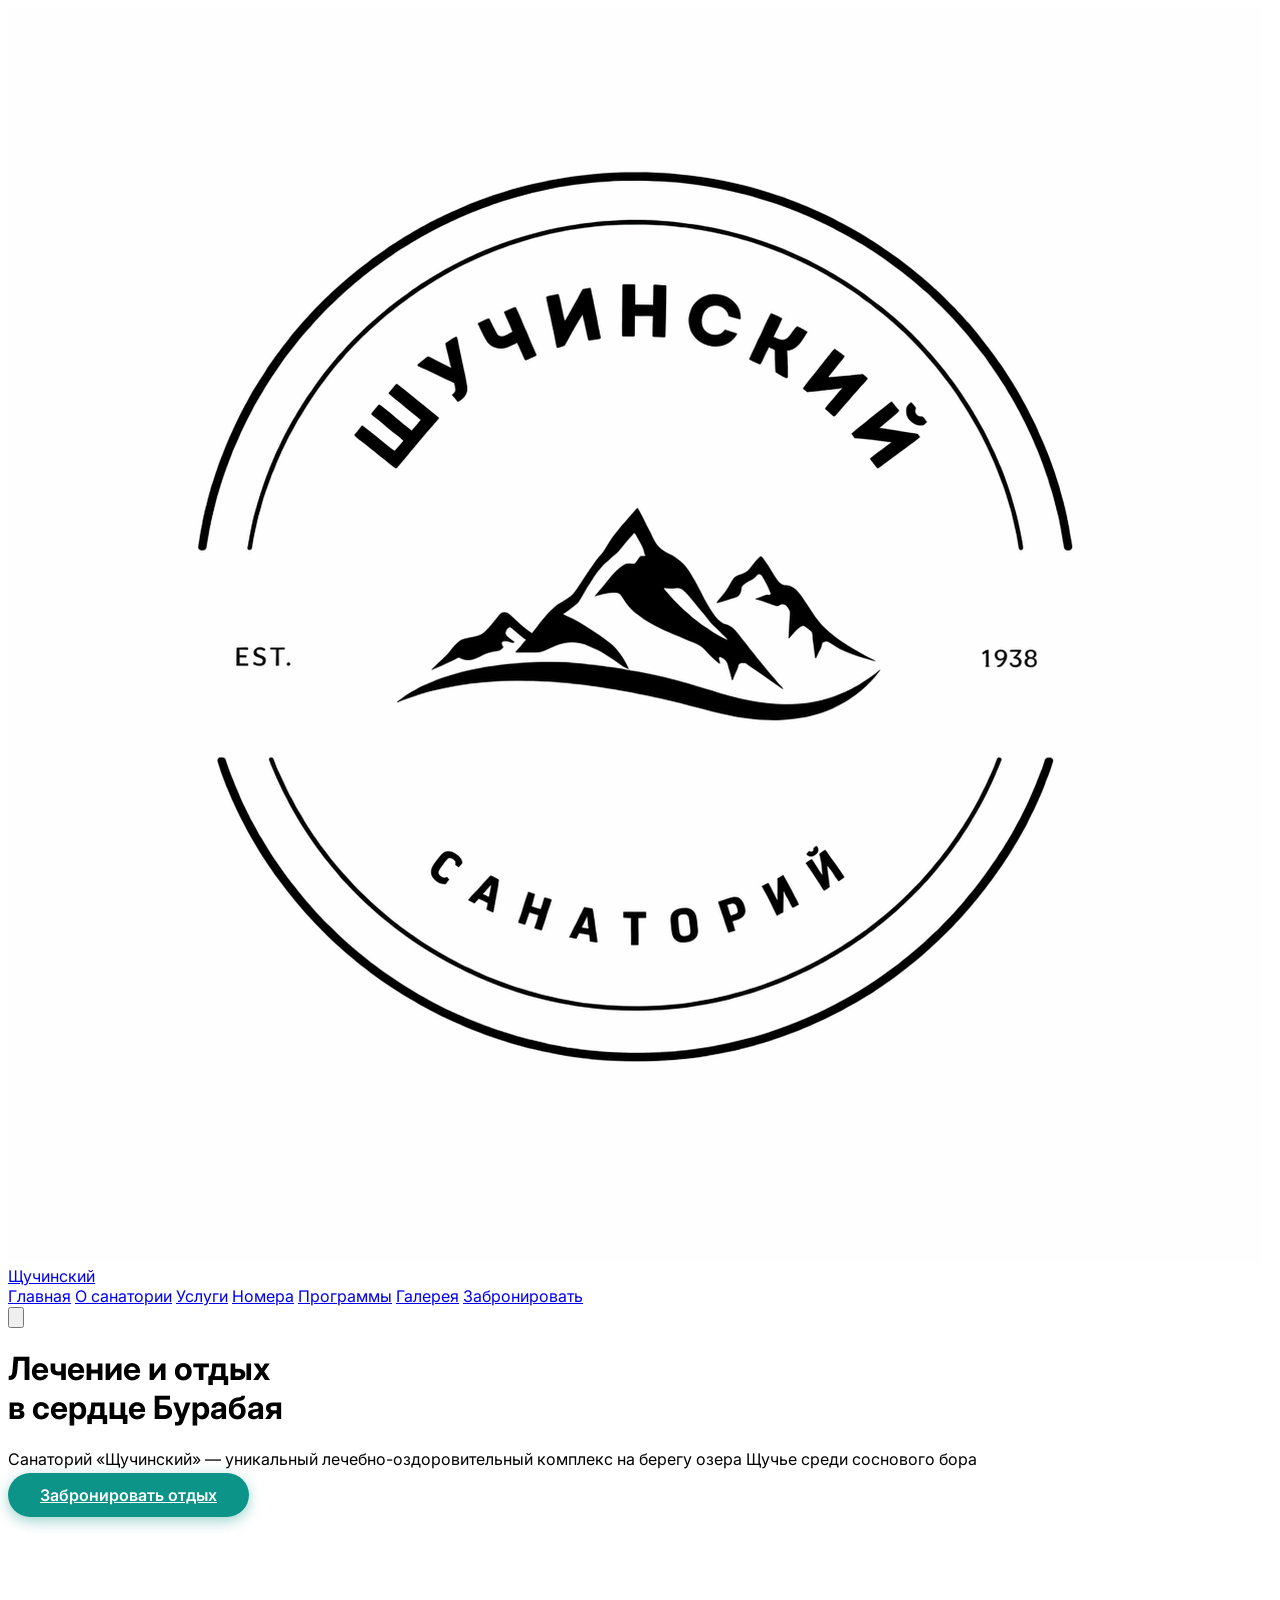
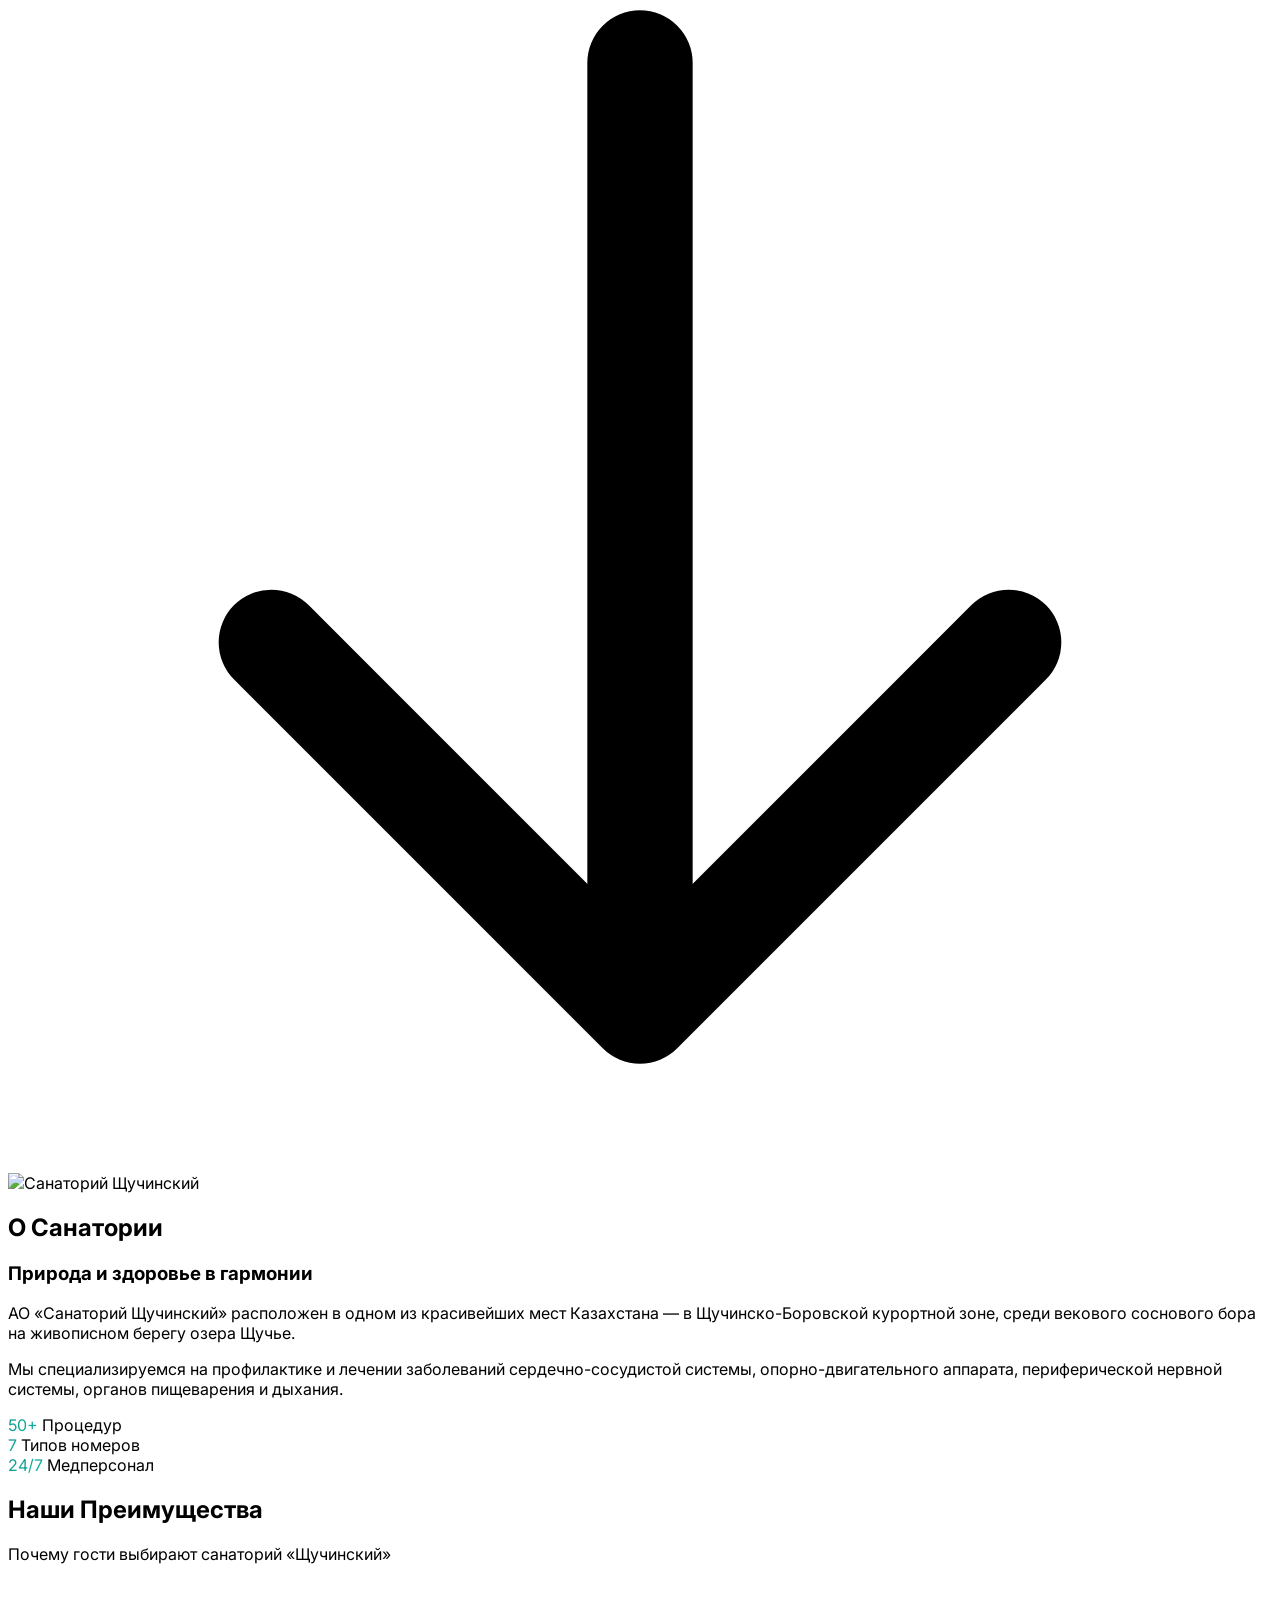
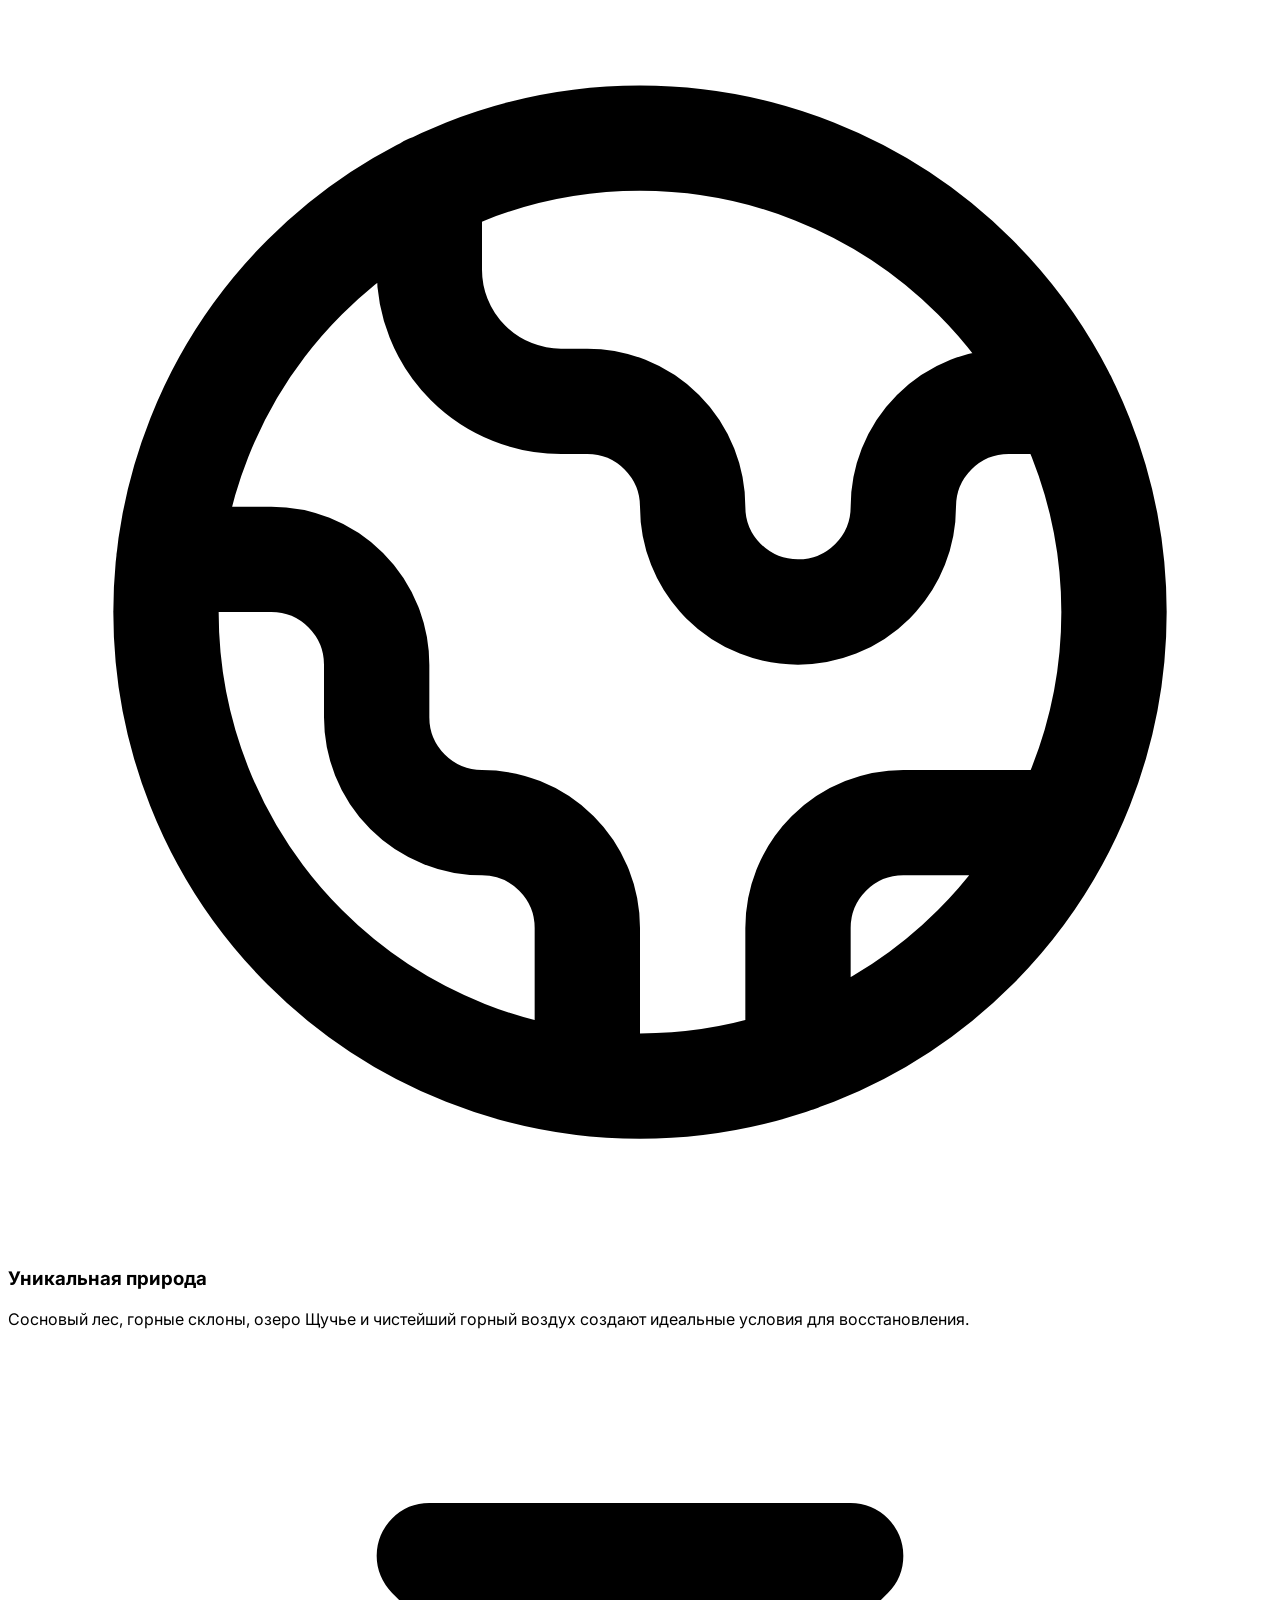
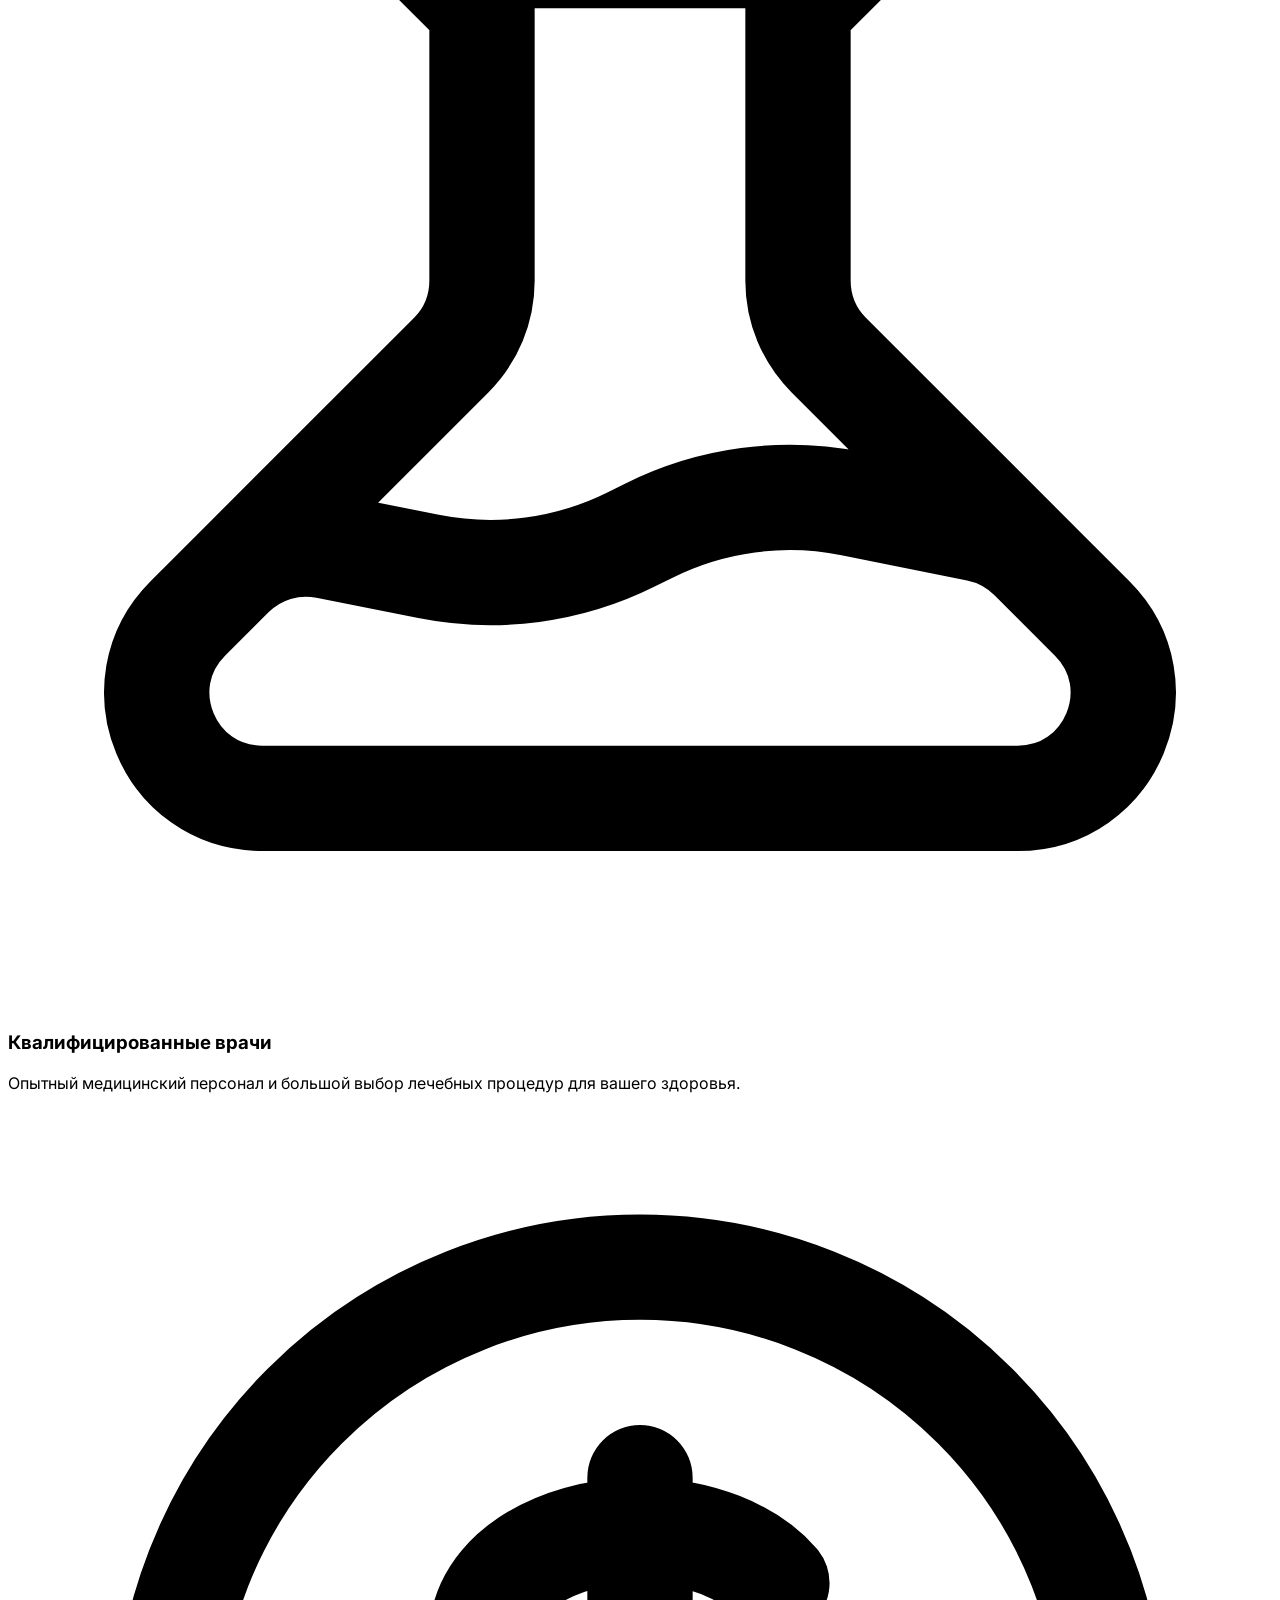
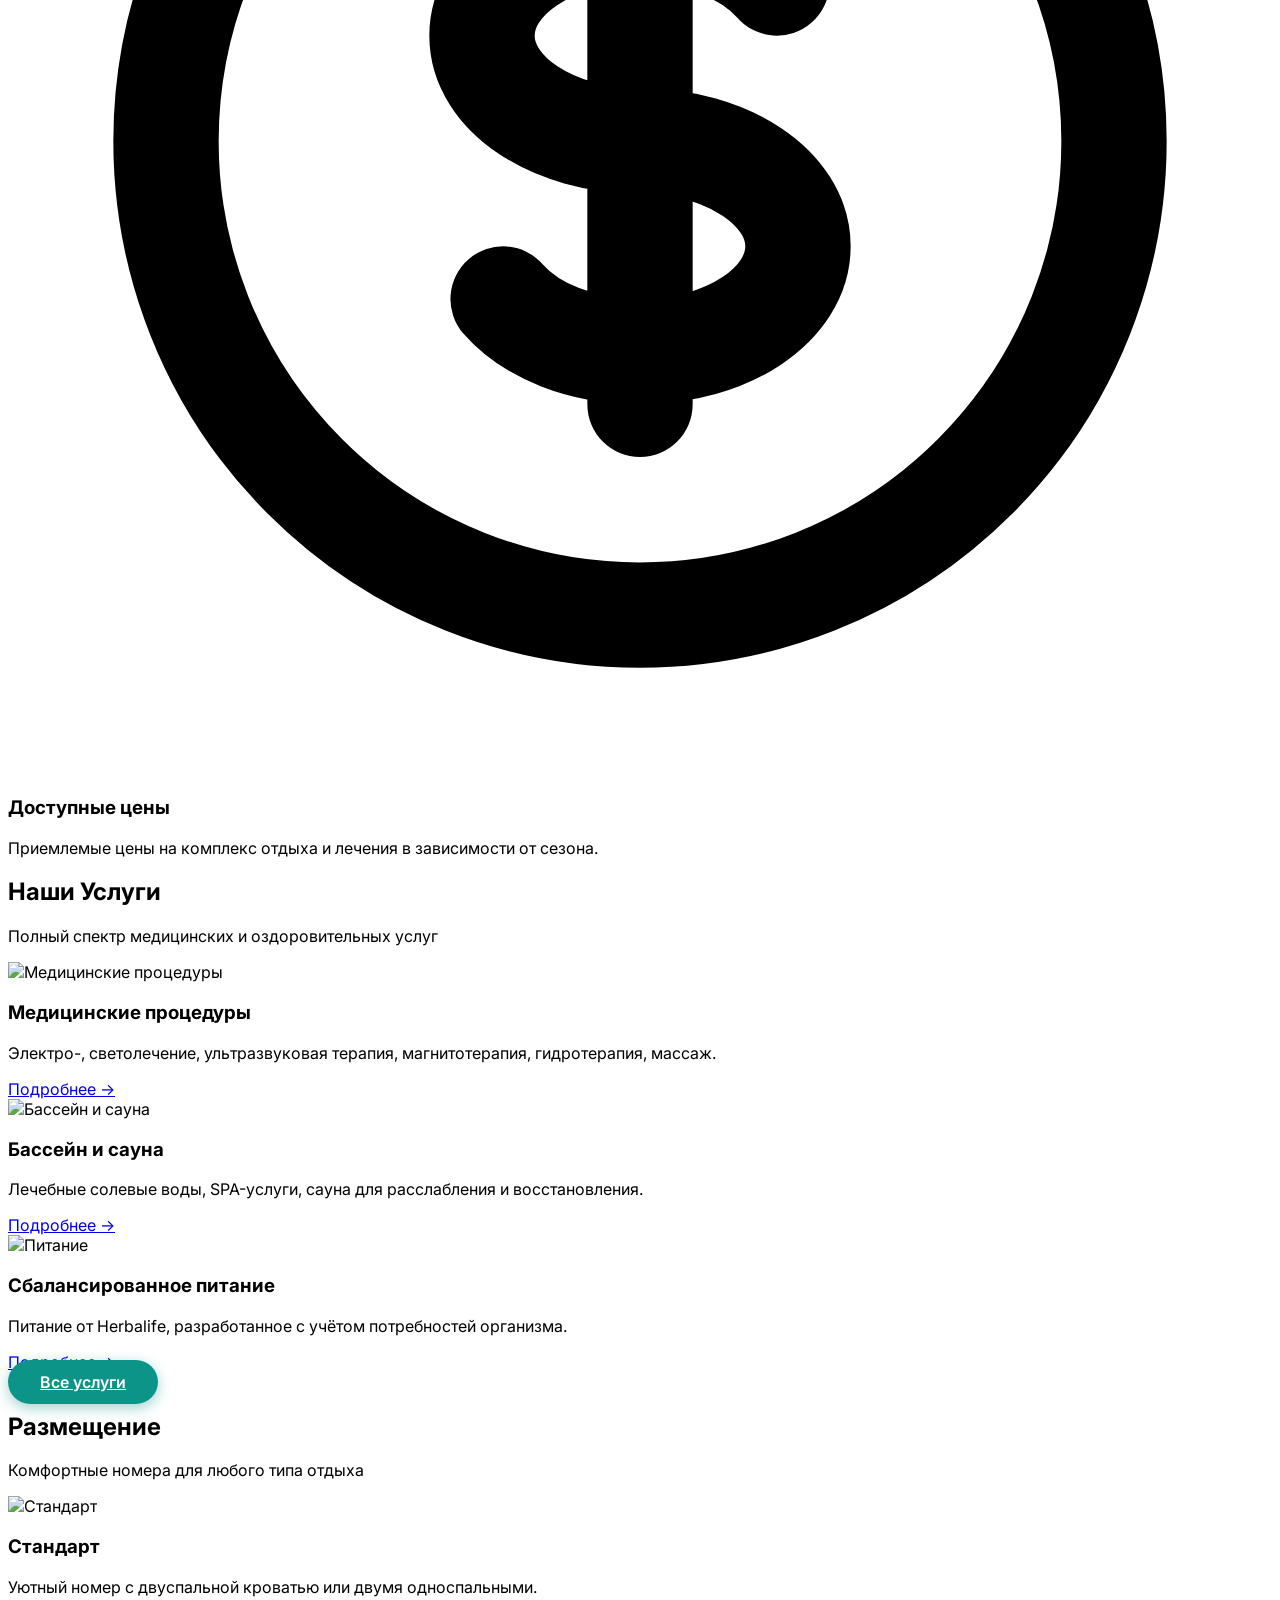
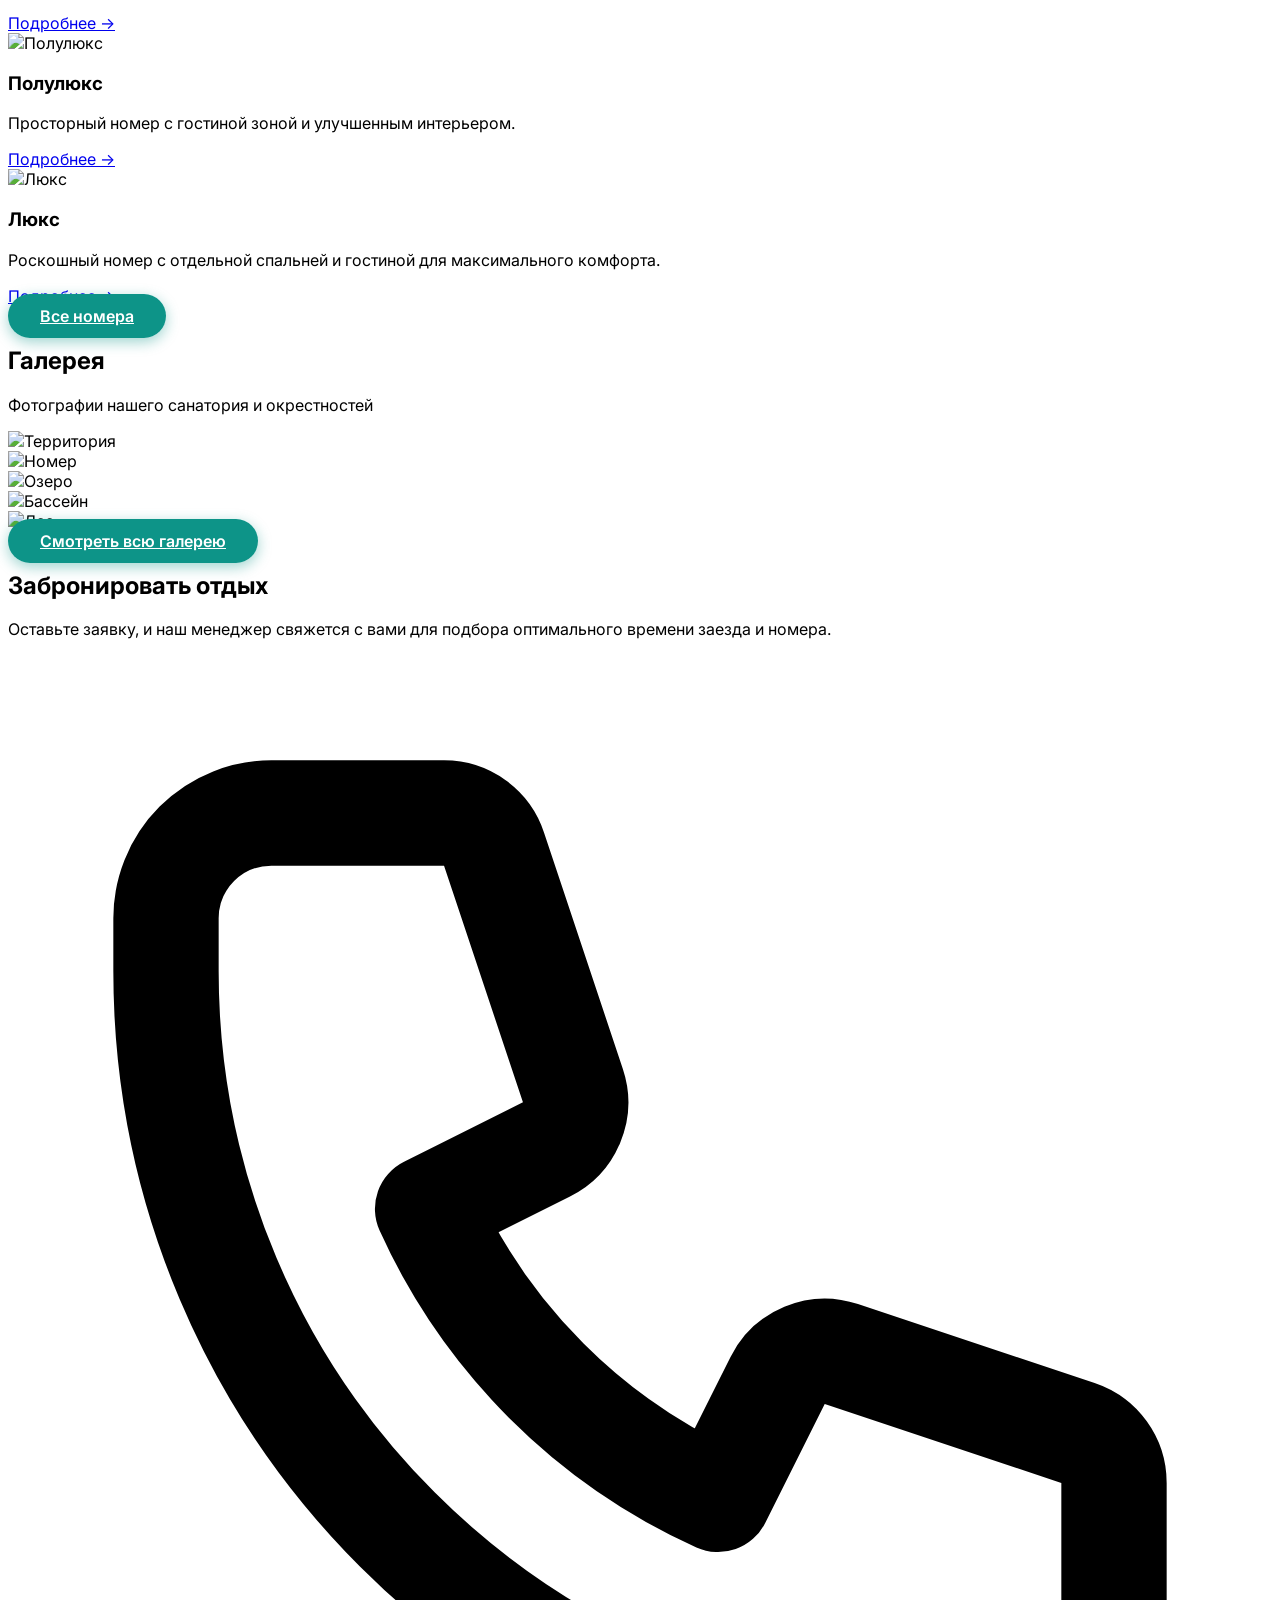
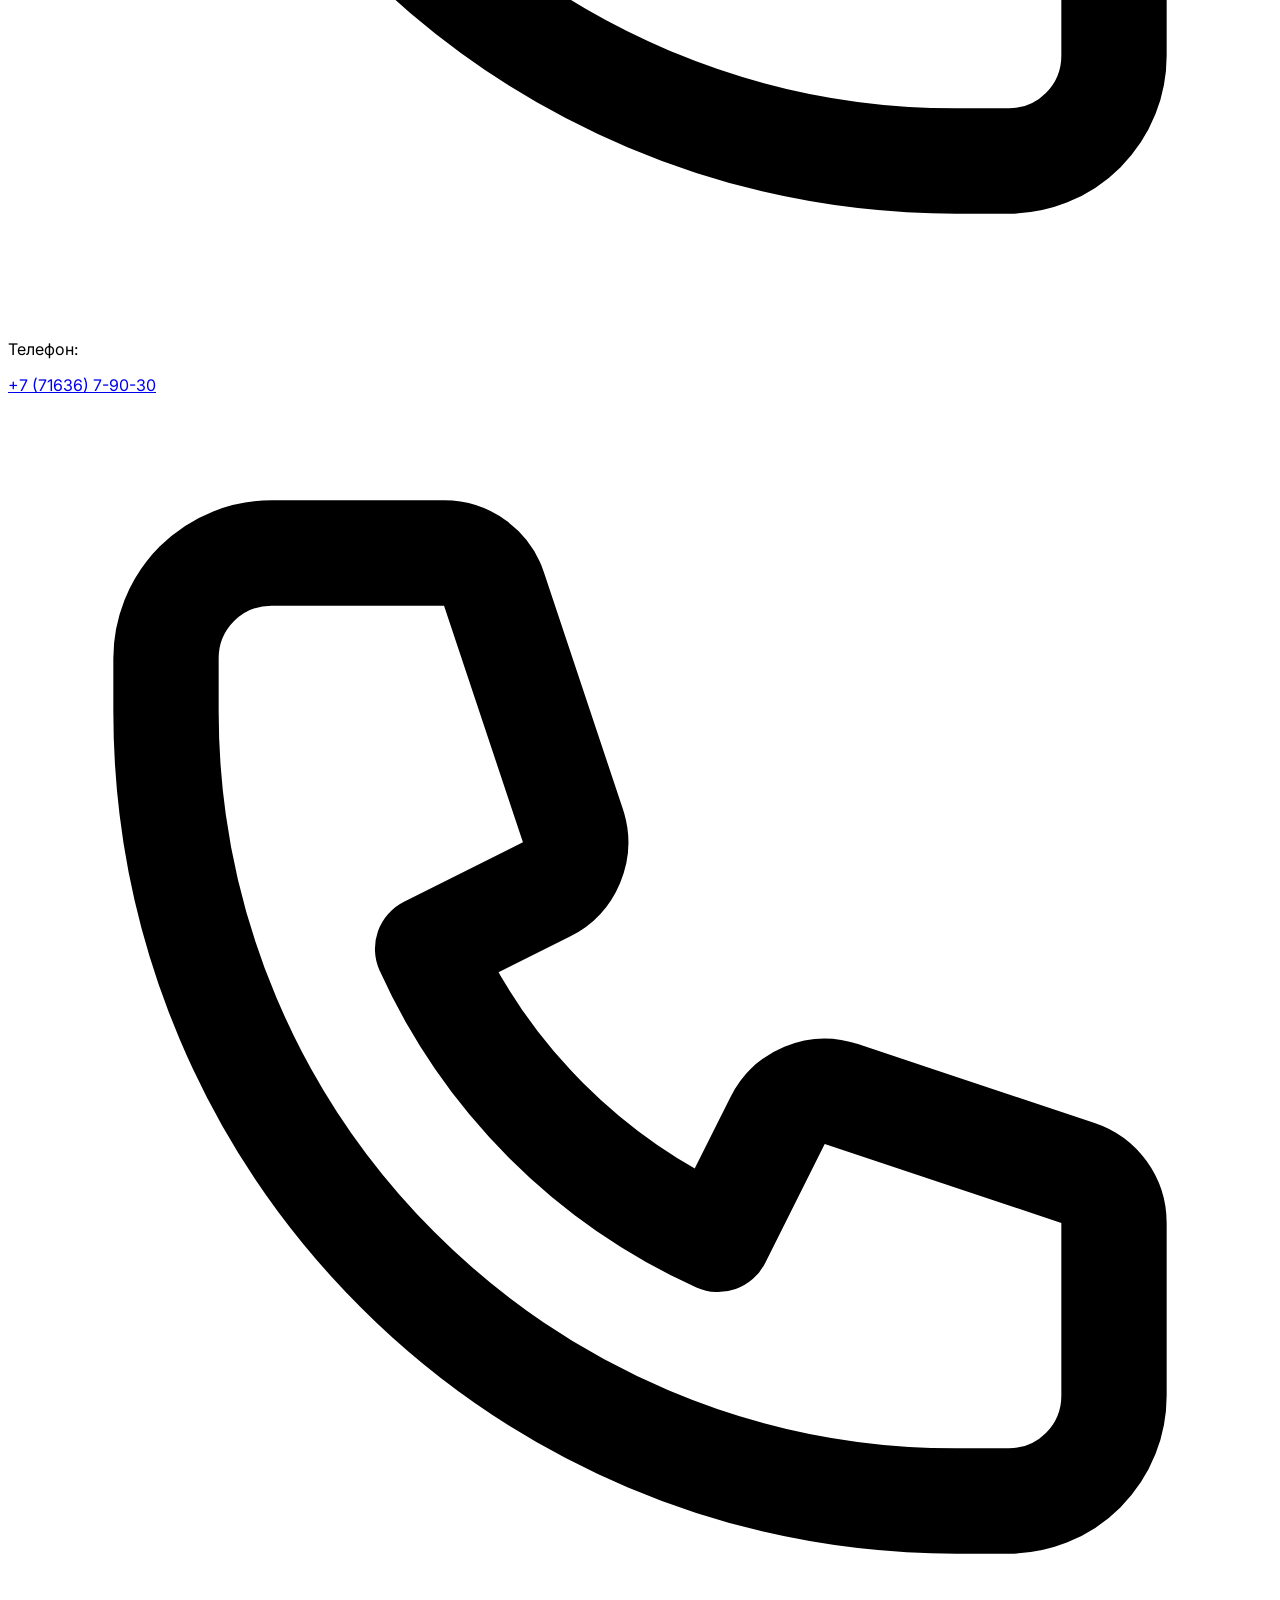
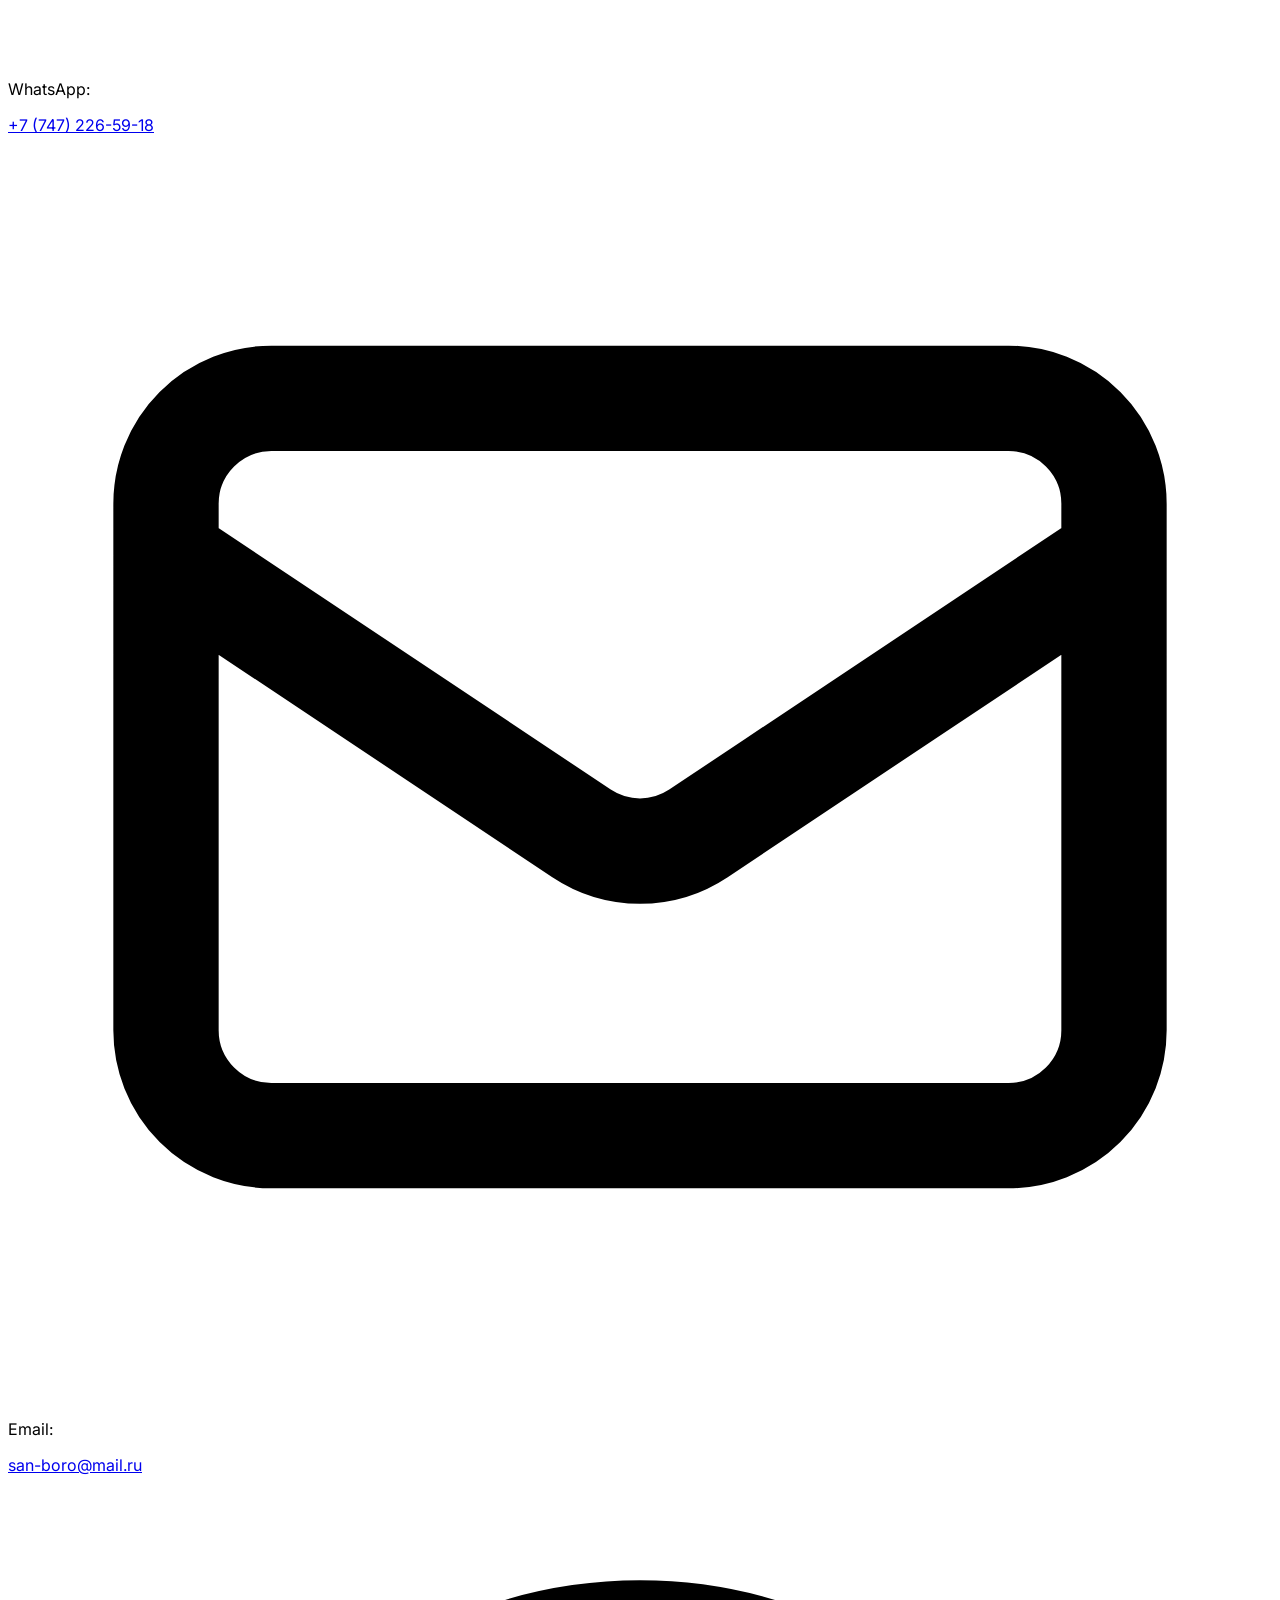
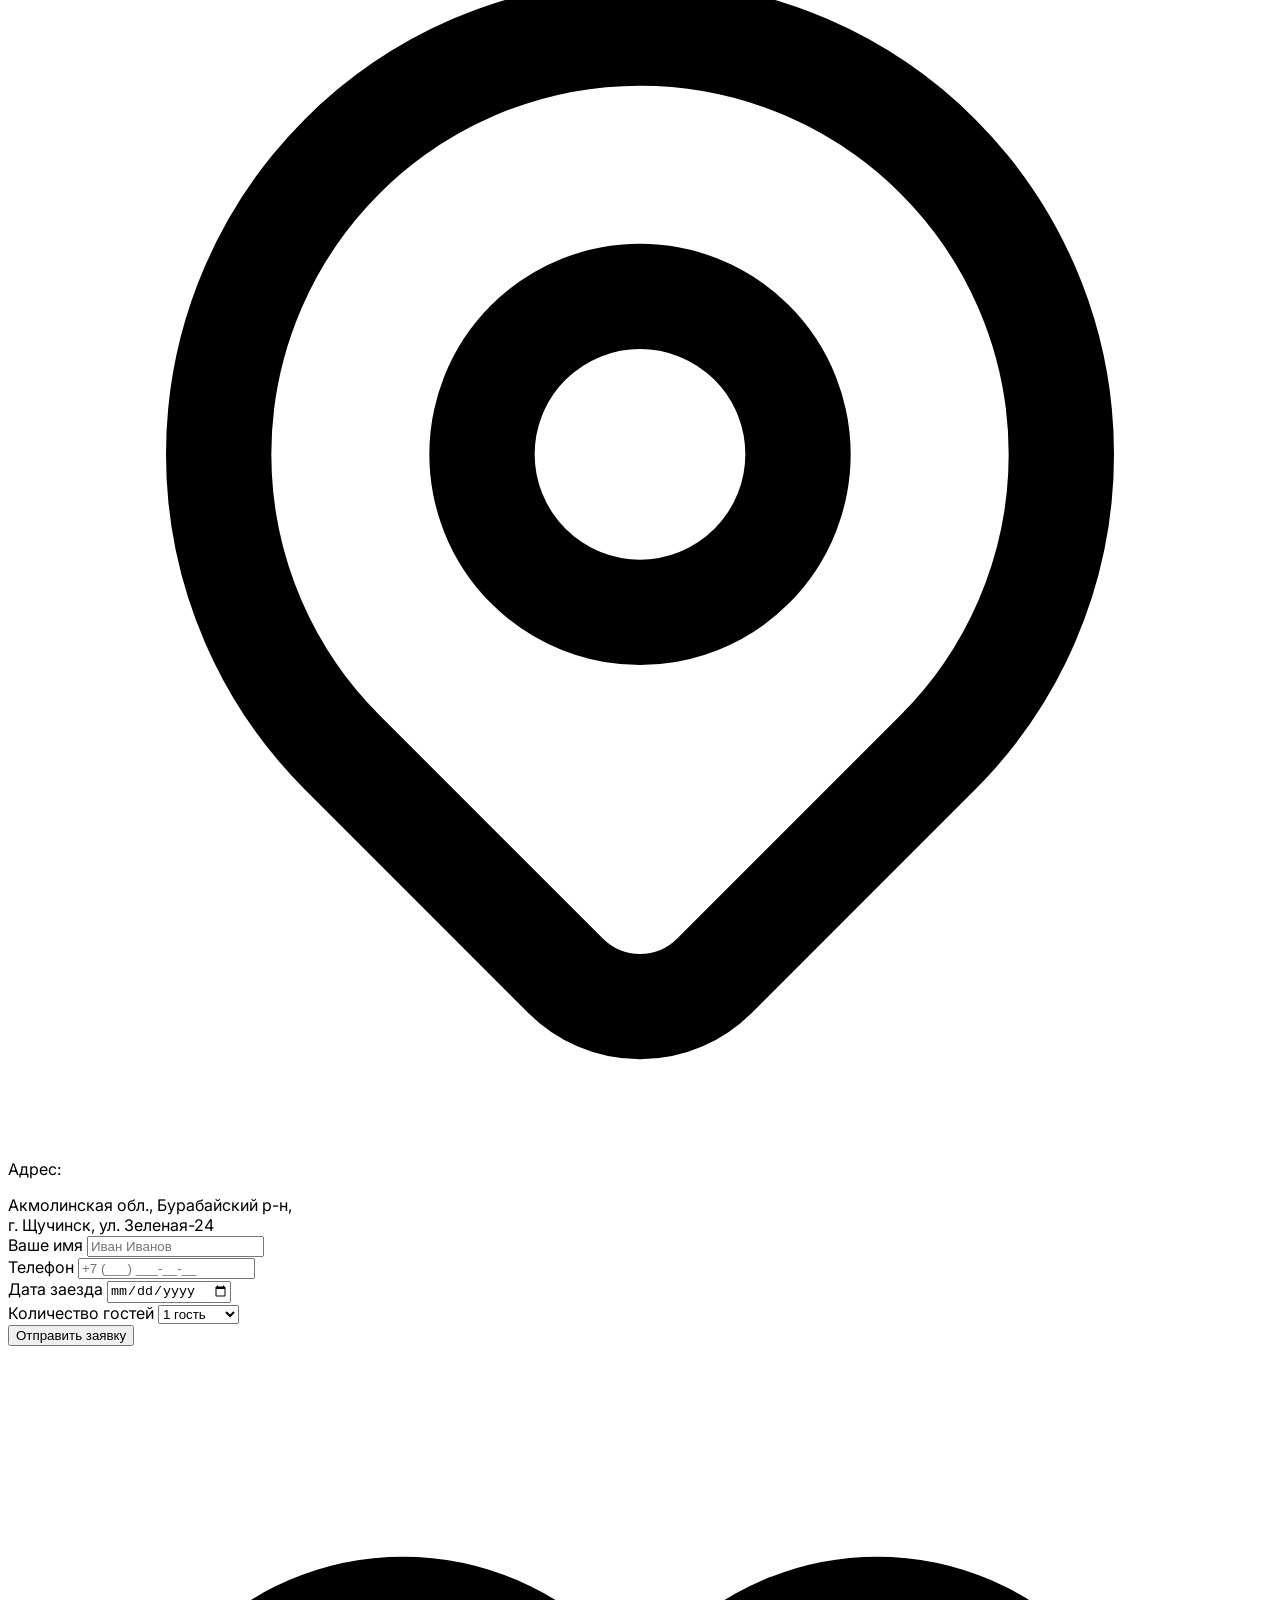
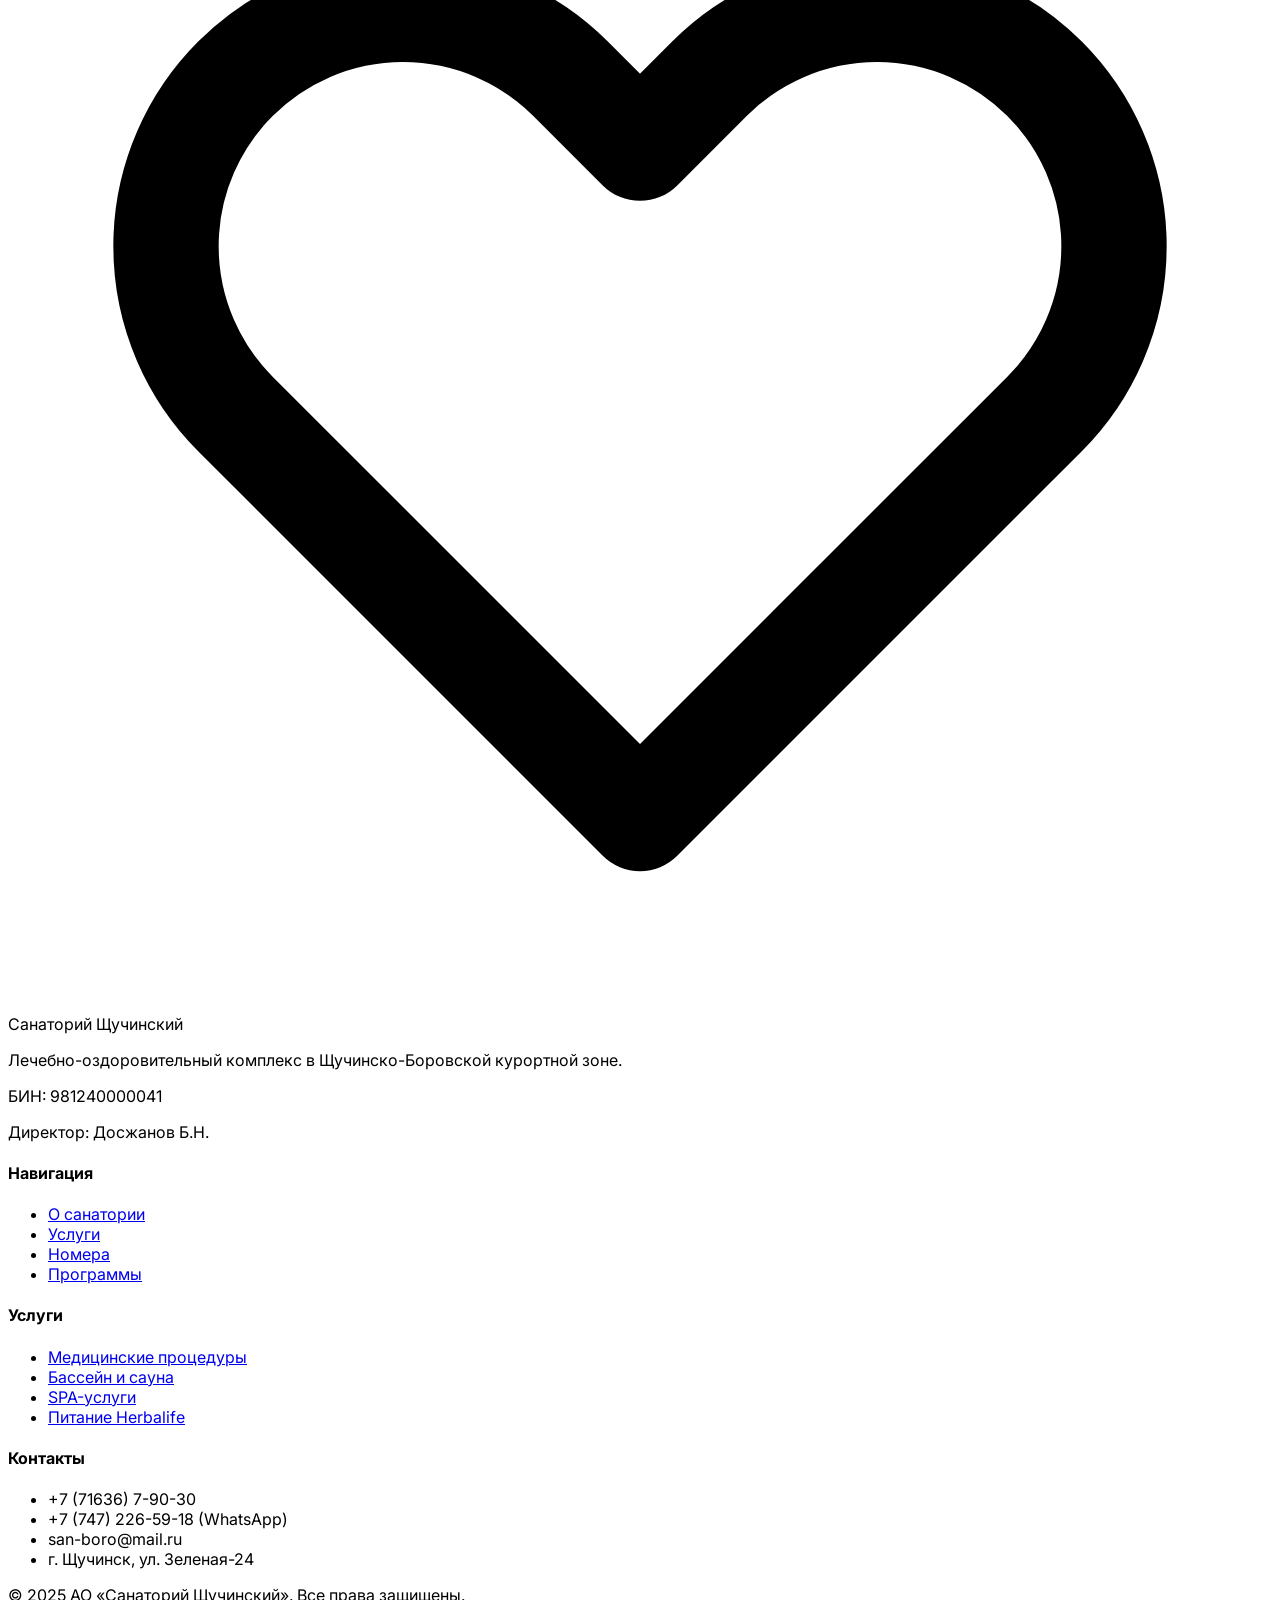
==== commit a3b21841: "Add files via upload" ====
--- a/index.html
+++ b/index.html
@@ -3,9 +3,9 @@
 <head>
     <meta charset="UTF-8">
     <meta name="viewport" content="width=device-width, initial-scale=1.0">
-    <meta name="description" content="Sanatorium Aura — премиальный санаторий в сердце гор. Медицинский подход, спа-ритуалы и тишина.">
-    <meta name="keywords" content="санаторий, спа, отдых, здоровье, Алтай, лечение, массаж">
-    <title>Sanatorium Aura | Здоровье и Гармония</title>
+    <meta name="description" content="Санаторий Щучинский — лечебно-оздоровительный комплекс в Щучинско-Боровской курортной зоне на берегу озера Щучье.">
+    <meta name="keywords" content="санаторий, Щучинск, лечение, отдых, озеро Щучье, Бурабай, Казахстан, здоровье">
+    <title>Санаторий Щучинский | Лечебно-оздоровительный комплекс</title>
     
     <!-- Tailwind CSS -->
     <script src="https://cdn.tailwindcss.com"></script>
@@ -13,7 +13,7 @@
     <!-- Alpine.js for interactivity -->
     <script defer src="https://cdn.jsdelivr.net/npm/alpinejs@3.x.x/dist/cdn.min.js"></script>
     
-    <!-- Fontsource Inter -->
+    <!-- Fonts -->
     <link rel="preconnect" href="https://fonts.googleapis.com">
     <link rel="preconnect" href="https://fonts.gstatic.com" crossorigin>
     <link href="https://fonts.googleapis.com/css2?family=Inter:wght@300;400;500;600;700;800&display=swap" rel="stylesheet">
@@ -26,17 +26,14 @@
     <!-- Navigation -->
     <nav class="fixed w-full z-50 bg-white/90 backdrop-blur-md transition-all duration-300">
         <div class="container mx-auto px-6 py-4 flex justify-between items-center">
-            <a href="index.html" class="text-2xl font-bold text-teal-700 tracking-tight flex items-center gap-2">
-                <svg class="w-8 h-8" fill="none" stroke="currentColor" viewBox="0 0 24 24">
-                    <path stroke-linecap="round" stroke-linejoin="round" stroke-width="2" d="M4.318 6.318a4.5 4.5 0 000 6.364L12 20.364l7.682-7.682a4.5 4.5 0 00-6.364-6.364L12 7.636l-1.318-1.318a4.5 4.5 0 00-6.364 0z"></path>
-                </svg>
-                Aura
+            <a href="index.html" class="flex items-center gap-2">
+                <img src="images/logo.png" alt="Щучинский" class="h-20 w-auto" style="background: transparent;">
+                <span class="text-2xl font-bold text-teal-700 tracking-tight">Щучинский</span>
             </a>
             
-            <!-- Desktop Menu -->
             <div class="hidden md:flex space-x-8 items-center">
                 <a href="index.html" class="nav-link text-stone-600 hover:text-teal-600 transition-colors">Главная</a>
-                <a href="about.html" class="nav-link text-stone-600 hover:text-teal-600 transition-colors">О нас</a>
+                <a href="about.html" class="nav-link text-stone-600 hover:text-teal-600 transition-colors">О санатории</a>
                 <a href="services.html" class="nav-link text-stone-600 hover:text-teal-600 transition-colors">Услуги</a>
                 <a href="rooms.html" class="nav-link text-stone-600 hover:text-teal-600 transition-colors">Номера</a>
                 <a href="programs.html" class="nav-link text-stone-600 hover:text-teal-600 transition-colors">Программы</a>
@@ -44,7 +41,6 @@
                 <a href="contact.html" class="bg-teal-600 text-white px-6 py-2 rounded-full hover:bg-teal-700 transition-all transform hover:scale-105 shadow-md">Забронировать</a>
             </div>
 
-            <!-- Mobile Menu Button -->
             <button @click="mobileMenuOpen = !mobileMenuOpen" class="md:hidden text-stone-600 focus:outline-none" data-mobile-menu>
                 <svg class="w-6 h-6" fill="none" stroke="currentColor" viewBox="0 0 24 24">
                     <path stroke-linecap="round" stroke-linejoin="round" stroke-width="2" d="M4 6h16M4 12h16M4 18h16"></path>
@@ -52,7 +48,6 @@
             </button>
         </div>
 
-        <!-- Mobile Menu Dropdown -->
         <div x-show="mobileMenuOpen"
              x-cloak
              x-transition:enter="transition ease-out duration-200"
@@ -66,7 +61,7 @@
              data-mobile-menu-panel>
             <div class="flex flex-col px-6 py-4 space-y-4">
                 <a href="index.html" class="text-stone-600 hover:text-teal-600" data-mobile-menu-link>Главная</a>
-                <a href="about.html" class="text-stone-600 hover:text-teal-600" data-mobile-menu-link>О нас</a>
+                <a href="about.html" class="text-stone-600 hover:text-teal-600" data-mobile-menu-link>О санатории</a>
                 <a href="services.html" class="text-stone-600 hover:text-teal-600" data-mobile-menu-link>Услуги</a>
                 <a href="rooms.html" class="text-stone-600 hover:text-teal-600" data-mobile-menu-link>Номера</a>
                 <a href="programs.html" class="text-stone-600 hover:text-teal-600" data-mobile-menu-link>Программы</a>
@@ -79,10 +74,10 @@
     <!-- Hero Section -->
     <header class="hero-bg h-screen flex items-center justify-center text-center px-4 relative">
         <div class="max-w-4xl text-white fade-in">
-            <h1 class="text-4xl md:text-6xl font-bold mb-6 leading-tight">Восстановите силы <br>в гармонии с природой</h1>
-            <p class="text-lg md:text-xl mb-10 text-stone-100 max-w-2xl mx-auto">Премиальный санаторий в сердце гор. Медицинский подход, спа-ритуалы и тишина, которую вы искали.</p>
+            <h1 class="text-4xl md:text-6xl font-bold mb-6 leading-tight">Лечение и отдых <br>в сердце Бурабая</h1>
+            <p class="text-lg md:text-xl mb-10 text-stone-100 max-w-2xl mx-auto">Санаторий «Щучинский» — уникальный лечебно-оздоровительный комплекс на берегу озера Щучье среди соснового бора</p>
             <div class="flex flex-col md:flex-row gap-4 justify-center">
-                <a href="contact.html" class="btn-primary text-lg">Подобрать программу</a>
+                <a href="contact.html" class="btn-primary text-lg">Забронировать отдых</a>
                 <a href="about.html" class="btn-secondary text-lg">Узнать больше</a>
             </div>
         </div>
@@ -100,78 +95,120 @@
         <div class="container mx-auto px-6">
             <div class="flex flex-col md:flex-row items-center gap-12">
                 <div class="md:w-1/2">
-                    <img src="https://image.qwenlm.ai/public_source/c7d9ebb0-6d3d-4867-8709-ac8342c48e9b/18e0be304-817a-45a1-a500-3e1771e38418.png" alt="Sanatorium Exterior" class="rounded-2xl shadow-xl w-full h-[400px] object-cover">
+                    <img src="https://image.qwenlm.ai/public_source/c7d9ebb0-6d3d-4867-8709-ac8342c48e9b/18e0be304-817a-45a1-a500-3e1771e38418.png" alt="Санаторий Щучинский" class="rounded-2xl shadow-xl w-full h-[400px] object-cover">
                 </div>
                 <div class="md:w-1/2 space-y-6">
                     <h2 class="text-teal-600 font-semibold tracking-wide uppercase text-sm">О Санатории</h2>
-                    <h3 class="text-3xl md:text-4xl font-bold text-stone-900">Место, где время замедляется</h3>
+                    <h3 class="text-3xl md:text-4xl font-bold text-stone-900">Природа и здоровье в гармонии</h3>
                     <p class="text-stone-600 leading-relaxed">
-                        Aura — это не просто отель, это пространство для восстановления физического и ментального здоровья. Мы объединили передовые медицинские технологии с древними практиками релаксации.
+                        АО «Санаторий Щучинский» расположен в одном из красивейших мест Казахстана — в Щучинско-Боровской курортной зоне, среди векового соснового бора на живописном берегу озера Щучье.
                     </p>
                     <p class="text-stone-600 leading-relaxed">
-                        Расположенный в экологически чистом районе, наш санаторий предлагает уникальные программы детокса, лечения опорно-двигательного аппарата и снятия стресса.
+                        Мы специализируемся на профилактике и лечении заболеваний сердечно-сосудистой системы, опорно-двигательного аппарата, периферической нервной системы, органов пищеварения и дыхания.
                     </p>
                     <div class="grid grid-cols-3 gap-6 pt-4">
                         <div class="text-center">
-                            <span class="block text-3xl font-bold stat-number" data-counter="20" data-suffix="+">20+</span>
-                            <span class="text-xs text-stone-500 uppercase mt-1">Программ</span>
+                            <span class="block text-3xl font-bold stat-number" data-counter="50" data-suffix="+">50+</span>
+                            <span class="text-xs text-stone-500 uppercase mt-1">Процедур</span>
                         </div>
                         <div class="text-center">
-                            <span class="block text-3xl font-bold stat-number" data-counter="50">50</span>
-                            <span class="text-xs text-stone-500 uppercase mt-1">Номеров</span>
+                            <span class="block text-3xl font-bold stat-number">7</span>
+                            <span class="text-xs text-stone-500 uppercase mt-1">Типов номеров</span>
                         </div>
                         <div class="text-center">
                             <span class="block text-3xl font-bold stat-number">24/7</span>
-                            <span class="text-xs text-stone-500 uppercase mt-1">Врач</span>
-                        </div>
-                    </div>
-                </div>
-            </div>
-        </div>
-    </section>
-
-    <!-- Services Section -->
-    <section id="services" class="py-20 bg-stone-100 animate-on-scroll">
+                            <span class="text-xs text-stone-500 uppercase mt-1">Медперсонал</span>
+                        </div>
+                    </div>
+                </div>
+            </div>
+        </div>
+    </section>
+
+    <!-- Advantages -->
+    <section class="py-20 bg-teal-50">
+        <div class="container mx-auto px-6">
+            <div class="text-center mb-16">
+                <h2 class="text-3xl md:text-4xl font-bold text-stone-900 mb-4">Наши Преимущества</h2>
+                <p class="text-stone-600 max-w-2xl mx-auto">Почему гости выбирают санаторий «Щучинский»</p>
+            </div>
+
+            <div class="grid md:grid-cols-3 gap-8">
+                <div class="bg-white rounded-2xl p-8 shadow-lg text-center">
+                    <div class="w-16 h-16 bg-teal-100 rounded-full flex items-center justify-center mx-auto mb-6">
+                        <svg class="w-8 h-8 text-teal-600" fill="none" stroke="currentColor" viewBox="0 0 24 24">
+                            <path stroke-linecap="round" stroke-linejoin="round" stroke-width="2" d="M3.055 11H5a2 2 0 012 2v1a2 2 0 002 2 2 2 0 012 2v2.945M8 3.935V5.5A2.5 2.5 0 0010.5 8h.5a2 2 0 012 2 2 2 0 104 0 2 2 0 012-2h1.064M15 20.488V18a2 2 0 012-2h3.064M21 12a9 9 0 11-18 0 9 9 0 0118 0z"></path>
+                        </svg>
+                    </div>
+                    <h3 class="text-xl font-bold text-stone-800 mb-4">Уникальная природа</h3>
+                    <p class="text-stone-600">Сосновый лес, горные склоны, озеро Щучье и чистейший горный воздух создают идеальные условия для восстановления.</p>
+                </div>
+
+                <div class="bg-white rounded-2xl p-8 shadow-lg text-center">
+                    <div class="w-16 h-16 bg-teal-100 rounded-full flex items-center justify-center mx-auto mb-6">
+                        <svg class="w-8 h-8 text-teal-600" fill="none" stroke="currentColor" viewBox="0 0 24 24">
+                            <path stroke-linecap="round" stroke-linejoin="round" stroke-width="2" d="M19.428 15.428a2 2 0 00-1.022-.547l-2.384-.477a6 6 0 00-3.86.517l-.318.158a6 6 0 01-3.86.517L6.05 15.21a2 2 0 00-1.806.547M8 4h8l-1 1v5.172a2 2 0 00.586 1.414l5 5c1.26 1.26.367 3.414-1.415 3.414H4.828c-1.782 0-2.674-2.154-1.414-3.414l5-5A2 2 0 009 10.172V5L8 4z"></path>
+                        </svg>
+                    </div>
+                    <h3 class="text-xl font-bold text-stone-800 mb-4">Квалифицированные врачи</h3>
+                    <p class="text-stone-600">Опытный медицинский персонал и большой выбор лечебных процедур для вашего здоровья.</p>
+                </div>
+
+                <div class="bg-white rounded-2xl p-8 shadow-lg text-center">
+                    <div class="w-16 h-16 bg-teal-100 rounded-full flex items-center justify-center mx-auto mb-6">
+                        <svg class="w-8 h-8 text-teal-600" fill="none" stroke="currentColor" viewBox="0 0 24 24">
+                            <path stroke-linecap="round" stroke-linejoin="round" stroke-width="2" d="M12 8c-1.657 0-3 .895-3 2s1.343 2 3 2 3 .895 3 2-1.343 2-3 2m0-8c1.11 0 2.08.402 2.599 1M12 8V7m0 1v8m0 0v1m0-1c-1.11 0-2.08-.402-2.599-1M21 12a9 9 0 11-18 0 9 9 0 0118 0z"></path>
+                        </svg>
+                    </div>
+                    <h3 class="text-xl font-bold text-stone-800 mb-4">Доступные цены</h3>
+                    <p class="text-stone-600">Приемлемые цены на комплекс отдыха и лечения в зависимости от сезона.</p>
+                </div>
+            </div>
+        </div>
+    </section>
+
+    <!-- Services Preview -->
+    <section id="services" class="py-20 bg-white animate-on-scroll">
         <div class="container mx-auto px-6">
             <div class="text-center mb-16">
                 <h2 class="text-3xl md:text-4xl font-bold text-stone-900 mb-4">Наши Услуги</h2>
-                <p class="text-stone-600 max-w-2xl mx-auto">Комплексный подход к вашему здоровью и красоте.</p>
+                <p class="text-stone-600 max-w-2xl mx-auto">Полный спектр медицинских и оздоровительных услуг</p>
             </div>
 
             <div class="grid md:grid-cols-3 gap-8">
                 <!-- Service 1 -->
                 <div class="service-card bg-white rounded-xl overflow-hidden shadow-lg group">
                     <div class="h-64 overflow-hidden">
-                        <img src="https://image.qwenlm.ai/public_source/c7d9ebb0-6d3d-4867-8709-ac8342c48e9b/15ac0cca4-c1a7-4883-925d-65f13495df46.png" alt="Spa Massage" class="service-img w-full h-full object-cover">
+                        <img src="https://image.qwenlm.ai/public_source/c7d9ebb0-6d3d-4867-8709-ac8342c48e9b/15ac0cca4-c1a7-4883-925d-65f13495df46.png" alt="Медицинские процедуры" class="service-img w-full h-full object-cover">
                     </div>
                     <div class="p-8">
-                        <h3 class="text-xl font-bold mb-3 text-stone-800">SPA и Массаж</h3>
-                        <p class="text-stone-600 mb-4">Расслабляющий массаж, ароматерапия и гидротерапия для снятия напряжения.</p>
-                        <a href="services.html#spa" class="text-teal-600 font-semibold hover:text-teal-700 flex items-center gap-2">Подробнее <span>&rarr;</span></a>
+                        <h3 class="text-xl font-bold mb-3 text-stone-800">Медицинские процедуры</h3>
+                        <p class="text-stone-600 mb-4">Электро-, светолечение, ультразвуковая терапия, магнитотерапия, гидротерапия, массаж.</p>
+                        <a href="services.html" class="text-teal-600 font-semibold hover:text-teal-700 flex items-center gap-2">Подробнее <span>&rarr;</span></a>
                     </div>
                 </div>
 
                 <!-- Service 2 -->
                 <div class="service-card bg-white rounded-xl overflow-hidden shadow-lg group">
                     <div class="h-64 overflow-hidden">
-                        <img src="https://image.qwenlm.ai/public_source/c7d9ebb0-6d3d-4867-8709-ac8342c48e9b/198db000b-4719-44e7-9a92-1e97b9579f05.png" alt="Healthy Food" class="service-img w-full h-full object-cover">
+                        <img src="https://image.qwenlm.ai/public_source/c7d9ebb0-6d3d-4867-8709-ac8342c48e9b/15930bae3-832a-48a7-b490-dd578142df13.png" alt="Бассейн и сауна" class="service-img w-full h-full object-cover">
                     </div>
                     <div class="p-8">
-                        <h3 class="text-xl font-bold mb-3 text-stone-800">Диетическое питание</h3>
-                        <p class="text-stone-600 mb-4">Сбалансированное меню от шеф-повара, разработанное диетологами для детокса.</p>
-                        <a href="services.html#nutrition" class="text-teal-600 font-semibold hover:text-teal-700 flex items-center gap-2">Подробнее <span>&rarr;</span></a>
+                        <h3 class="text-xl font-bold mb-3 text-stone-800">Бассейн и сауна</h3>
+                        <p class="text-stone-600 mb-4">Лечебные солевые воды, SPA-услуги, сауна для расслабления и восстановления.</p>
+                        <a href="services.html" class="text-teal-600 font-semibold hover:text-teal-700 flex items-center gap-2">Подробнее <span>&rarr;</span></a>
                     </div>
                 </div>
 
                 <!-- Service 3 -->
                 <div class="service-card bg-white rounded-xl overflow-hidden shadow-lg group">
                     <div class="h-64 overflow-hidden">
-                        <img src="https://image.qwenlm.ai/public_source/c7d9ebb0-6d3d-4867-8709-ac8342c48e9b/15930bae3-832a-48a7-b490-dd578142df13.png" alt="Pool" class="service-img w-full h-full object-cover">
+                        <img src="https://image.qwenlm.ai/public_source/c7d9ebb0-6d3d-4867-8709-ac8342c48e9b/198db000b-4719-44e7-9a92-1e97b9579f05.png" alt="Питание" class="service-img w-full h-full object-cover">
                     </div>
                     <div class="p-8">
-                        <h3 class="text-xl font-bold mb-3 text-stone-800">Бассейн и Сауна</h3>
-                        <p class="text-stone-600 mb-4">Термальный бассейн с видом на горы, финская сауна и хаммам.</p>
-                        <a href="services.html#pool" class="text-teal-600 font-semibold hover:text-teal-700 flex items-center gap-2">Подробнее <span>&rarr;</span></a>
+                        <h3 class="text-xl font-bold mb-3 text-stone-800">Сбалансированное питание</h3>
+                        <p class="text-stone-600 mb-4">Питание от Herbalife, разработанное с учётом потребностей организма.</p>
+                        <a href="services.html" class="text-teal-600 font-semibold hover:text-teal-700 flex items-center gap-2">Подробнее <span>&rarr;</span></a>
                     </div>
                 </div>
             </div>
@@ -182,135 +219,78 @@
         </div>
     </section>
 
-    <!-- Rooms Section -->
-    <section id="rooms" class="py-20 bg-white animate-on-scroll">
-        <div class="container mx-auto px-6">
-            <div class="flex flex-col md:flex-row items-center gap-12">
-                <div class="md:w-1/2 order-2 md:order-1 space-y-6">
-                    <h2 class="text-teal-600 font-semibold tracking-wide uppercase text-sm">Размещение</h2>
-                    <h3 class="text-3xl md:text-4xl font-bold text-stone-900">Комфорт и Уют</h3>
-                    <p class="text-stone-600 leading-relaxed">
-                        Наши номера оформлены в стиле эко-минимализм. Натуральные материалы, панорамные окна и тишина обеспечивают идеальный сон.
-                    </p>
-                    <ul class="space-y-3">
-                        <li class="flex items-center gap-3 text-stone-700">
-                            <svg class="w-5 h-5 text-teal-500" fill="none" stroke="currentColor" viewBox="0 0 24 24">
-                                <path stroke-linecap="round" stroke-linejoin="round" stroke-width="2" d="M5 13l4 4L19 7"></path>
-                            </svg>
-                            Ортопедические матрасы
-                        </li>
-                        <li class="flex items-center gap-3 text-stone-700">
-                            <svg class="w-5 h-5 text-teal-500" fill="none" stroke="currentColor" viewBox="0 0 24 24">
-                                <path stroke-linecap="round" stroke-linejoin="round" stroke-width="2" d="M5 13l4 4L19 7"></path>
-                            </svg>
-                            Вид на лес или горы
-                        </li>
-                        <li class="flex items-center gap-3 text-stone-700">
-                            <svg class="w-5 h-5 text-teal-500" fill="none" stroke="currentColor" viewBox="0 0 24 24">
-                                <path stroke-linecap="round" stroke-linejoin="round" stroke-width="2" d="M5 13l4 4L19 7"></path>
-                            </svg>
-                            Зона для йоги
-                        </li>
-                    </ul>
-                    <a href="rooms.html" class="btn-primary inline-block mt-4">Все номера</a>
-                </div>
-                <div class="md:w-1/2 order-1 md:order-2">
-                    <img src="https://image.qwenlm.ai/public_source/c7d9ebb0-6d3d-4867-8709-ac8342c48e9b/189a55cf6-3b1f-4db5-a826-045c13727768.png" alt="Luxury Room" class="rounded-2xl shadow-xl w-full h-[400px] object-cover">
-                </div>
-            </div>
-        </div>
-    </section>
-
-    <!-- Programs Section -->
-    <section id="programs" class="py-20 bg-stone-100 animate-on-scroll">
+    <!-- Rooms Preview -->
+    <section id="rooms" class="py-20 bg-stone-100 animate-on-scroll">
         <div class="container mx-auto px-6">
             <div class="text-center mb-16">
-                <h2 class="text-3xl md:text-4xl font-bold text-stone-900 mb-4">Оздоровительные Программы</h2>
-                <p class="text-stone-600 max-w-2xl mx-auto">Индивидуально подобранные программы для вашего здоровья и долголетия.</p>
-            </div>
-
-            <div class="grid md:grid-cols-2 lg:grid-cols-3 gap-8">
-                <!-- Program 1 -->
-                <div class="program-card bg-white rounded-2xl p-8 shadow-lg hover:shadow-xl transition-all duration-300">
-                    <div class="flex items-center gap-4 mb-4">
-                        <div class="w-12 h-12 bg-teal-100 rounded-full flex items-center justify-center">
-                            <svg class="w-6 h-6 text-teal-600" fill="none" stroke="currentColor" viewBox="0 0 24 24">
-                                <path stroke-linecap="round" stroke-linejoin="round" stroke-width="2" d="M4.318 6.318a4.5 4.5 0 000 6.364L12 20.364l7.682-7.682a4.5 4.5 0 00-6.364-6.364L12 7.636l-1.318-1.318a4.5 4.5 0 00-6.364 0z"></path>
-                            </svg>
-                        </div>
-                        <h3 class="text-xl font-bold text-stone-800">Антистресс</h3>
-                    </div>
-                    <p class="text-stone-600 mb-4">Комплексная программа для снятия нервного напряжения и восстановления эмоционального баланса.</p>
-                    <div class="flex items-center justify-between">
-                        <span class="text-teal-600 font-semibold">от 7 дней</span>
-                        <span class="text-stone-500">от 15 000 ₽/день</span>
-                    </div>
-                </div>
-
-                <!-- Program 2 -->
-                <div class="program-card bg-white rounded-2xl p-8 shadow-lg hover:shadow-xl transition-all duration-300">
-                    <div class="flex items-center gap-4 mb-4">
-                        <div class="w-12 h-12 bg-teal-100 rounded-full flex items-center justify-center">
-                            <svg class="w-6 h-6 text-teal-600" fill="none" stroke="currentColor" viewBox="0 0 24 24">
-                                <path stroke-linecap="round" stroke-linejoin="round" stroke-width="2" d="M13 10V3L4 14h7v7l9-11h-7z"></path>
-                            </svg>
-                        </div>
-                        <h3 class="text-xl font-bold text-stone-800">Детокс</h3>
-                    </div>
-                    <p class="text-stone-600 mb-4">Очищение организма, восстановление энергии и улучшение обмена веществ.</p>
-                    <div class="flex items-center justify-between">
-                        <span class="text-teal-600 font-semibold">от 5 дней</span>
-                        <span class="text-stone-500">от 12 000 ₽/день</span>
-                    </div>
-                </div>
-
-                <!-- Program 3 -->
-                <div class="program-card bg-white rounded-2xl p-8 shadow-lg hover:shadow-xl transition-all duration-300">
-                    <div class="flex items-center gap-4 mb-4">
-                        <div class="w-12 h-12 bg-teal-100 rounded-full flex items-center justify-center">
-                            <svg class="w-6 h-6 text-teal-600" fill="none" stroke="currentColor" viewBox="0 0 24 24">
-                                <path stroke-linecap="round" stroke-linejoin="round" stroke-width="2" d="M9 12l2 2 4-4m5.618-4.016A11.955 11.955 0 0112 2.944a11.955 11.955 0 01-8.618 3.04A12.02 12.02 0 013 9c0 5.591 3.824 10.29 9 11.622 5.176-1.332 9-6.03 9-11.622 0-1.042-.133-2.052-.382-3.016z"></path>
-                            </svg>
-                        </div>
-                        <h3 class="text-xl font-bold text-stone-800">Иммунитет</h3>
-                    </div>
-                    <p class="text-stone-600 mb-4">Укрепление защитных сил организма с помощью природных факторов и современных методик.</p>
-                    <div class="flex items-center justify-between">
-                        <span class="text-teal-600 font-semibold">от 10 дней</span>
-                        <span class="text-stone-500">от 18 000 ₽/день</span>
+                <h2 class="text-3xl md:text-4xl font-bold text-stone-900 mb-4">Размещение</h2>
+                <p class="text-stone-600 max-w-2xl mx-auto">Комфортные номера для любого типа отдыха</p>
+            </div>
+
+            <div class="grid md:grid-cols-3 gap-8">
+                <div class="room-card bg-white rounded-2xl overflow-hidden shadow-lg">
+                    <div class="h-56 overflow-hidden">
+                        <img src="https://image.qwenlm.ai/public_source/c7d9ebb0-6d3d-4867-8709-ac8342c48e9b/189a55cf6-3b1f-4db5-a826-045c13727768.png" alt="Стандарт" class="w-full h-full object-cover">
+                    </div>
+                    <div class="p-6">
+                        <h3 class="text-xl font-bold text-stone-800 mb-2">Стандарт</h3>
+                        <p class="text-stone-600 mb-4 text-sm">Уютный номер с двуспальной кроватью или двумя односпальными.</p>
+                        <a href="rooms.html" class="text-teal-600 font-semibold hover:text-teal-700">Подробнее &rarr;</a>
+                    </div>
+                </div>
+
+                <div class="room-card bg-white rounded-2xl overflow-hidden shadow-lg">
+                    <div class="h-56 overflow-hidden">
+                        <img src="https://image.qwenlm.ai/public_source/c7d9ebb0-6d3d-4867-8709-ac8342c48e9b/15ac0cca4-c1a7-4883-925d-65f13495df46.png" alt="Полулюкс" class="w-full h-full object-cover">
+                    </div>
+                    <div class="p-6">
+                        <h3 class="text-xl font-bold text-stone-800 mb-2">Полулюкс</h3>
+                        <p class="text-stone-600 mb-4 text-sm">Просторный номер с гостиной зоной и улучшенным интерьером.</p>
+                        <a href="rooms.html" class="text-teal-600 font-semibold hover:text-teal-700">Подробнее &rarr;</a>
+                    </div>
+                </div>
+
+                <div class="room-card bg-white rounded-2xl overflow-hidden shadow-lg">
+                    <div class="h-56 overflow-hidden">
+                        <img src="https://image.qwenlm.ai/public_source/c7d9ebb0-6d3d-4867-8709-ac8342c48e9b/198db000b-4719-44e7-9a92-1e97b9579f05.png" alt="Люкс" class="w-full h-full object-cover">
+                    </div>
+                    <div class="p-6">
+                        <h3 class="text-xl font-bold text-stone-800 mb-2">Люкс</h3>
+                        <p class="text-stone-600 mb-4 text-sm">Роскошный номер с отдельной спальней и гостиной для максимального комфорта.</p>
+                        <a href="rooms.html" class="text-teal-600 font-semibold hover:text-teal-700">Подробнее &rarr;</a>
                     </div>
                 </div>
             </div>
 
             <div class="text-center mt-12">
-                <a href="programs.html" class="btn-primary inline-block">Все программы</a>
-            </div>
-        </div>
-    </section>
-
-    <!-- Gallery Preview Section -->
-    <section id="gallery" class="py-20 bg-white animate-on-scroll">
+                <a href="rooms.html" class="btn-primary inline-block">Все номера</a>
+            </div>
+        </div>
+    </section>
+
+    <!-- Gallery Preview -->
+    <section id="gallery" class="py-20 bg-stone-100 animate-on-scroll">
         <div class="container mx-auto px-6">
             <div class="text-center mb-16">
                 <h2 class="text-3xl md:text-4xl font-bold text-stone-900 mb-4">Галерея</h2>
-                <p class="text-stone-600 max-w-2xl mx-auto">Посмотрите, как выглядит ваш будущий отдых.</p>
+                <p class="text-stone-600 max-w-2xl mx-auto">Фотографии нашего санатория и окрестностей</p>
             </div>
 
             <div class="grid grid-cols-2 md:grid-cols-4 gap-4">
                 <div class="col-span-2 row-span-2 overflow-hidden rounded-2xl cursor-pointer" data-gallery-item>
-                    <img src="https://image.qwenlm.ai/public_source/c7d9ebb0-6d3d-4867-8709-ac8342c48e9b/18e0be304-817a-45a1-a500-3e1771e38418.png" alt="Gallery 1" class="gallery-img w-full h-full object-cover rounded-2xl">
+                    <img src="https://image.qwenlm.ai/public_source/c7d9ebb0-6d3d-4867-8709-ac8342c48e9b/18e0be304-817a-45a1-a500-3e1771e38418.png" alt="Территория" class="gallery-img w-full h-full object-cover rounded-2xl">
                 </div>
                 <div class="overflow-hidden rounded-2xl cursor-pointer" data-gallery-item>
-                    <img src="https://image.qwenlm.ai/public_source/c7d9ebb0-6d3d-4867-8709-ac8342c48e9b/15ac0cca4-c1a7-4883-925d-65f13495df46.png" alt="Gallery 2" class="gallery-img w-full h-full object-cover rounded-2xl">
+                    <img src="https://image.qwenlm.ai/public_source/c7d9ebb0-6d3d-4867-8709-ac8342c48e9b/15ac0cca4-c1a7-4883-925d-65f13495df46.png" alt="Номер" class="gallery-img w-full h-full object-cover rounded-2xl">
                 </div>
                 <div class="overflow-hidden rounded-2xl cursor-pointer" data-gallery-item>
-                    <img src="https://image.qwenlm.ai/public_source/c7d9ebb0-6d3d-4867-8709-ac8342c48e9b/198db000b-4719-44e7-9a92-1e97b9579f05.png" alt="Gallery 3" class="gallery-img w-full h-full object-cover rounded-2xl">
+                    <img src="https://image.qwenlm.ai/public_source/c7d9ebb0-6d3d-4867-8709-ac8342c48e9b/198db000b-4719-44e7-9a92-1e97b9579f05.png" alt="Озеро" class="gallery-img w-full h-full object-cover rounded-2xl">
                 </div>
                 <div class="overflow-hidden rounded-2xl cursor-pointer" data-gallery-item>
-                    <img src="https://image.qwenlm.ai/public_source/c7d9ebb0-6d3d-4867-8709-ac8342c48e9b/15930bae3-832a-48a7-b490-dd578142df13.png" alt="Gallery 4" class="gallery-img w-full h-full object-cover rounded-2xl">
+                    <img src="https://image.qwenlm.ai/public_source/c7d9ebb0-6d3d-4867-8709-ac8342c48e9b/15930bae3-832a-48a7-b490-dd578142df13.png" alt="Бассейн" class="gallery-img w-full h-full object-cover rounded-2xl">
                 </div>
                 <div class="overflow-hidden rounded-2xl cursor-pointer" data-gallery-item>
-                    <img src="https://image.qwenlm.ai/public_source/c7d9ebb0-6d3d-4867-8709-ac8342c48e9b/189a55cf6-3b1f-4db5-a826-045c13727768.png" alt="Gallery 5" class="gallery-img w-full h-full object-cover rounded-2xl">
+                    <img src="https://image.qwenlm.ai/public_source/c7d9ebb0-6d3d-4867-8709-ac8342c48e9b/189a55cf6-3b1f-4db5-a826-045c13727768.png" alt="Лес" class="gallery-img w-full h-full object-cover rounded-2xl">
                 </div>
             </div>
 
@@ -320,91 +300,13 @@
         </div>
     </section>
 
-    <!-- Reviews Section -->
-    <section id="reviews" class="py-20 bg-stone-100 animate-on-scroll">
-        <div class="container mx-auto px-6">
-            <div class="text-center mb-16">
-                <h2 class="text-3xl md:text-4xl font-bold text-stone-900 mb-4">Отзывы гостей</h2>
-                <p class="text-stone-600 max-w-2xl mx-auto">Что говорят наши гости о пребывании в Aura.</p>
-            </div>
-
-            <div class="max-w-4xl mx-auto" data-testimonials>
-                <!-- Testimonial 1 -->
-                <div data-testimonial class="testimonial-card bg-white rounded-2xl p-8 shadow-lg">
-                    <div class="flex items-center gap-4 mb-6">
-                        <div class="w-16 h-16 bg-teal-100 rounded-full flex items-center justify-center text-teal-600 font-bold text-xl">А</div>
-                        <div>
-                            <h4 class="font-bold text-stone-800">Анна Петрова</h4>
-                            <div class="flex gap-1">
-                                <svg class="w-5 h-5 text-yellow-400" fill="currentColor" viewBox="0 0 20 20"><path d="M9.049 2.927c.3-.921 1.603-.921 1.902 0l1.07 3.292a1 1 0 00.95.69h3.462c.969 0 1.371 1.24.588 1.81l-2.8 2.034a1 1 0 00-.364 1.118l1.07 3.292c.3.921-.755 1.688-1.54 1.118l-2.8-2.034a1 1 0 00-1.175 0l-2.8 2.034c-.784.57-1.838-.197-1.539-1.118l1.07-3.292a1 1 0 00-.364-1.118L2.98 8.72c-.783-.57-.38-1.81.588-1.81h3.461a1 1 0 00.951-.69l1.07-3.292z"></path></svg>
-                                <svg class="w-5 h-5 text-yellow-400" fill="currentColor" viewBox="0 0 20 20"><path d="M9.049 2.927c.3-.921 1.603-.921 1.902 0l1.07 3.292a1 1 0 00.95.69h3.462c.969 0 1.371 1.24.588 1.81l-2.8 2.034a1 1 0 00-.364 1.118l1.07 3.292c.3.921-.755 1.688-1.54 1.118l-2.8-2.034a1 1 0 00-1.175 0l-2.8 2.034c-.784.57-1.838-.197-1.539-1.118l1.07-3.292a1 1 0 00-.364-1.118L2.98 8.72c-.783-.57-.38-1.81.588-1.81h3.461a1 1 0 00.951-.69l1.07-3.292z"></path></svg>
-                                <svg class="w-5 h-5 text-yellow-400" fill="currentColor" viewBox="0 0 20 20"><path d="M9.049 2.927c.3-.921 1.603-.921 1.902 0l1.07 3.292a1 1 0 00.95.69h3.462c.969 0 1.371 1.24.588 1.81l-2.8 2.034a1 1 0 00-.364 1.118l1.07 3.292c.3.921-.755 1.688-1.54 1.118l-2.8-2.034a1 1 0 00-1.175 0l-2.8 2.034c-.784.57-1.838-.197-1.539-1.118l1.07-3.292a1 1 0 00-.364-1.118L2.98 8.72c-.783-.57-.38-1.81.588-1.81h3.461a1 1 0 00.951-.69l1.07-3.292z"></path></svg>
-                                <svg class="w-5 h-5 text-yellow-400" fill="currentColor" viewBox="0 0 20 20"><path d="M9.049 2.927c.3-.921 1.603-.921 1.902 0l1.07 3.292a1 1 0 00.95.69h3.462c.969 0 1.371 1.24.588 1.81l-2.8 2.034a1 1 0 00-.364 1.118l1.07 3.292c.3.921-.755 1.688-1.54 1.118l-2.8-2.034a1 1 0 00-1.175 0l-2.8 2.034c-.784.57-1.838-.197-1.539-1.118l1.07-3.292a1 1 0 00-.364-1.118L2.98 8.72c-.783-.57-.38-1.81.588-1.81h3.461a1 1 0 00.951-.69l1.07-3.292z"></path></svg>
-                                <svg class="w-5 h-5 text-yellow-400" fill="currentColor" viewBox="0 0 20 20"><path d="M9.049 2.927c.3-.921 1.603-.921 1.902 0l1.07 3.292a1 1 0 00.95.69h3.462c.969 0 1.371 1.24.588 1.81l-2.8 2.034a1 1 0 00-.364 1.118l1.07 3.292c.3.921-.755 1.688-1.54 1.118l-2.8-2.034a1 1 0 00-1.175 0l-2.8 2.034c-.784.57-1.838-.197-1.539-1.118l1.07-3.292a1 1 0 00-.364-1.118L2.98 8.72c-.783-.57-.38-1.81.588-1.81h3.461a1 1 0 00.951-.69l1.07-3.292z"></path></svg>
-                            </div>
-                        </div>
-                    </div>
-                    <p class="text-stone-600 leading-relaxed italic">
-                        "Это было лучшее решение — провести неделю в Aura. Программа антистресс превзошла все ожидания. Массажисты творят чудеса, а виды из окна номера просто волшебные. Обязательно вернусь!"
-                    </p>
-                </div>
-
-                <!-- Testimonial 2 -->
-                <div data-testimonial class="hidden testimonial-card bg-white rounded-2xl p-8 shadow-lg">
-                    <div class="flex items-center gap-4 mb-6">
-                        <div class="w-16 h-16 bg-teal-100 rounded-full flex items-center justify-center text-teal-600 font-bold text-xl">М</div>
-                        <div>
-                            <h4 class="font-bold text-stone-800">Михаил Соколов</h4>
-                            <div class="flex gap-1">
-                                <svg class="w-5 h-5 text-yellow-400" fill="currentColor" viewBox="0 0 20 20"><path d="M9.049 2.927c.3-.921 1.603-.921 1.902 0l1.07 3.292a1 1 0 00.95.69h3.462c.969 0 1.371 1.24.588 1.81l-2.8 2.034a1 1 0 00-.364 1.118l1.07 3.292c.3.921-.755 1.688-1.54 1.118l-2.8-2.034a1 1 0 00-1.175 0l-2.8 2.034c-.784.57-1.838-.197-1.539-1.118l1.07-3.292a1 1 0 00-.364-1.118L2.98 8.72c-.783-.57-.38-1.81.588-1.81h3.461a1 1 0 00.951-.69l1.07-3.292z"></path></svg>
-                                <svg class="w-5 h-5 text-yellow-400" fill="currentColor" viewBox="0 0 20 20"><path d="M9.049 2.927c.3-.921 1.603-.921 1.902 0l1.07 3.292a1 1 0 00.95.69h3.462c.969 0 1.371 1.24.588 1.81l-2.8 2.034a1 1 0 00-.364 1.118l1.07 3.292c.3.921-.755 1.688-1.54 1.118l-2.8-2.034a1 1 0 00-1.175 0l-2.8 2.034c-.784.57-1.838-.197-1.539-1.118l1.07-3.292a1 1 0 00-.364-1.118L2.98 8.72c-.783-.57-.38-1.81.588-1.81h3.461a1 1 0 00.951-.69l1.07-3.292z"></path></svg>
-                                <svg class="w-5 h-5 text-yellow-400" fill="currentColor" viewBox="0 0 20 20"><path d="M9.049 2.927c.3-.921 1.603-.921 1.902 0l1.07 3.292a1 1 0 00.95.69h3.462c.969 0 1.371 1.24.588 1.81l-2.8 2.034a1 1 0 00-.364 1.118l1.07 3.292c.3.921-.755 1.688-1.54 1.118l-2.8-2.034a1 1 0 00-1.175 0l-2.8 2.034c-.784.57-1.838-.197-1.539-1.118l1.07-3.292a1 1 0 00-.364-1.118L2.98 8.72c-.783-.57-.38-1.81.588-1.81h3.461a1 1 0 00.951-.69l1.07-3.292z"></path></svg>
-                                <svg class="w-5 h-5 text-yellow-400" fill="currentColor" viewBox="0 0 20 20"><path d="M9.049 2.927c.3-.921 1.603-.921 1.902 0l1.07 3.292a1 1 0 00.95.69h3.462c.969 0 1.371 1.24.588 1.81l-2.8 2.034a1 1 0 00-.364 1.118l1.07 3.292c.3.921-.755 1.688-1.54 1.118l-2.8-2.034a1 1 0 00-1.175 0l-2.8 2.034c-.784.57-1.838-.197-1.539-1.118l1.07-3.292a1 1 0 00-.364-1.118L2.98 8.72c-.783-.57-.38-1.81.588-1.81h3.461a1 1 0 00.951-.69l1.07-3.292z"></path></svg>
-                                <svg class="w-5 h-5 text-yellow-400" fill="currentColor" viewBox="0 0 20 20"><path d="M9.049 2.927c.3-.921 1.603-.921 1.902 0l1.07 3.292a1 1 0 00.95.69h3.462c.969 0 1.371 1.24.588 1.81l-2.8 2.034a1 1 0 00-.364 1.118l1.07 3.292c.3.921-.755 1.688-1.54 1.118l-2.8-2.034a1 1 0 00-1.175 0l-2.8 2.034c-.784.57-1.838-.197-1.539-1.118l1.07-3.292a1 1 0 00-.364-1.118L2.98 8.72c-.783-.57-.38-1.81.588-1.81h3.461a1 1 0 00.951-.69l1.07-3.292z"></path></svg>
-                            </div>
-                        </div>
-                    </div>
-                    <p class="text-stone-600 leading-relaxed italic">
-                        "Проходил программу лечения спины. Результат превзошел ожидания — боли ушли уже после первой недели. Врачи профессиональные, оборудование современное. Рекомендую!"
-                    </p>
-                </div>
-
-                <!-- Testimonial 3 -->
-                <div data-testimonial class="hidden testimonial-card bg-white rounded-2xl p-8 shadow-lg">
-                    <div class="flex items-center gap-4 mb-6">
-                        <div class="w-16 h-16 bg-teal-100 rounded-full flex items-center justify-center text-teal-600 font-bold text-xl">Е</div>
-                        <div>
-                            <h4 class="font-bold text-stone-800">Елена Воронова</h4>
-                            <div class="flex gap-1">
-                                <svg class="w-5 h-5 text-yellow-400" fill="currentColor" viewBox="0 0 20 20"><path d="M9.049 2.927c.3-.921 1.603-.921 1.902 0l1.07 3.292a1 1 0 00.95.69h3.462c.969 0 1.371 1.24.588 1.81l-2.8 2.034a1 1 0 00-.364 1.118l1.07 3.292c.3.921-.755 1.688-1.54 1.118l-2.8-2.034a1 1 0 00-1.175 0l-2.8 2.034c-.784.57-1.838-.197-1.539-1.118l1.07-3.292a1 1 0 00-.364-1.118L2.98 8.72c-.783-.57-.38-1.81.588-1.81h3.461a1 1 0 00.951-.69l1.07-3.292z"></path></svg>
-                                <svg class="w-5 h-5 text-yellow-400" fill="currentColor" viewBox="0 0 20 20"><path d="M9.049 2.927c.3-.921 1.603-.921 1.902 0l1.07 3.292a1 1 0 00.95.69h3.462c.969 0 1.371 1.24.588 1.81l-2.8 2.034a1 1 0 00-.364 1.118l1.07 3.292c.3.921-.755 1.688-1.54 1.118l-2.8-2.034a1 1 0 00-1.175 0l-2.8 2.034c-.784.57-1.838-.197-1.539-1.118l1.07-3.292a1 1 0 00-.364-1.118L2.98 8.72c-.783-.57-.38-1.81.588-1.81h3.461a1 1 0 00.951-.69l1.07-3.292z"></path></svg>
-                                <svg class="w-5 h-5 text-yellow-400" fill="currentColor" viewBox="0 0 20 20"><path d="M9.049 2.927c.3-.921 1.603-.921 1.902 0l1.07 3.292a1 1 0 00.95.69h3.462c.969 0 1.371 1.24.588 1.81l-2.8 2.034a1 1 0 00-.364 1.118l1.07 3.292c.3.921-.755 1.688-1.54 1.118l-2.8-2.034a1 1 0 00-1.175 0l-2.8 2.034c-.784.57-1.838-.197-1.539-1.118l1.07-3.292a1 1 0 00-.364-1.118L2.98 8.72c-.783-.57-.38-1.81.588-1.81h3.461a1 1 0 00.951-.69l1.07-3.292z"></path></svg>
-                                <svg class="w-5 h-5 text-yellow-400" fill="currentColor" viewBox="0 0 20 20"><path d="M9.049 2.927c.3-.921 1.603-.921 1.902 0l1.07 3.292a1 1 0 00.95.69h3.462c.969 0 1.371 1.24.588 1.81l-2.8 2.034a1 1 0 00-.364 1.118l1.07 3.292c.3.921-.755 1.688-1.54 1.118l-2.8-2.034a1 1 0 00-1.175 0l-2.8 2.034c-.784.57-1.838-.197-1.539-1.118l1.07-3.292a1 1 0 00-.364-1.118L2.98 8.72c-.783-.57-.38-1.81.588-1.81h3.461a1 1 0 00.951-.69l1.07-3.292z"></path></svg>
-                                <svg class="w-5 h-5 text-yellow-400" fill="currentColor" viewBox="0 0 20 20"><path d="M9.049 2.927c.3-.921 1.603-.921 1.902 0l1.07 3.292a1 1 0 00.95.69h3.462c.969 0 1.371 1.24.588 1.81l-2.8 2.034a1 1 0 00-.364 1.118l1.07 3.292c.3.921-.755 1.688-1.54 1.118l-2.8-2.034a1 1 0 00-1.175 0l-2.8 2.034c-.784.57-1.838-.197-1.539-1.118l1.07-3.292a1 1 0 00-.364-1.118L2.98 8.72c-.783-.57-.38-1.81.588-1.81h3.461a1 1 0 00.951-.69l1.07-3.292z"></path></svg>
-                            </div>
-                        </div>
-                    </div>
-                    <p class="text-stone-600 leading-relaxed italic">
-                        "Отдыхала с подругой на программе детокса. Минус 3 кг за неделю, кожа сияет, энергии хоть отбавляй! СПА-комплекс — просто сказка. Уже планируем следующую поездку."
-                    </p>
-                </div>
-
-                <div class="flex justify-center gap-2 mt-8">
-                    <button data-testimonial-dot class="testimonial-dot active w-3 h-3 rounded-full bg-teal-600"></button>
-                    <button data-testimonial-dot class="testimonial-dot w-3 h-3 rounded-full bg-stone-300"></button>
-                    <button data-testimonial-dot class="testimonial-dot w-3 h-3 rounded-full bg-stone-300"></button>
-                </div>
-            </div>
-        </div>
-    </section>
-
-    <!-- Booking/Contact Section -->
+    <!-- Contact Section -->
     <section id="contact" class="py-20 bg-teal-900 text-white animate-on-scroll">
         <div class="container mx-auto px-6">
             <div class="max-w-4xl mx-auto bg-teal-800 rounded-3xl p-8 md:p-12 shadow-2xl flex flex-col md:flex-row gap-12">
                 <div class="md:w-1/2 space-y-6">
                     <h2 class="text-3xl font-bold">Забронировать отдых</h2>
-                    <p class="text-teal-100">Оставьте заявку, и наш менеджер свяжется с вами в течение 15 минут для подбора программы.</p>
+                    <p class="text-teal-100">Оставьте заявку, и наш менеджер свяжется с вами для подбора оптимального времени заезда и номера.</p>
                     
                     <div class="space-y-4 pt-4">
                         <div class="flex items-center gap-4">
@@ -413,7 +315,21 @@
                                     <path stroke-linecap="round" stroke-linejoin="round" stroke-width="2" d="M3 5a2 2 0 012-2h3.28a1 1 0 01.948.684l1.498 4.493a1 1 0 01-.502 1.21l-2.257 1.13a11.042 11.042 0 005.516 5.516l1.13-2.257a1 1 0 011.21-.502l4.493 1.498a1 1 0 01.684.949V19a2 2 0 01-2 2h-1C9.716 21 3 14.284 3 6V5z"></path>
                                 </svg>
                             </div>
-                            <span>+7 (999) 000-00-00</span>
+                            <div>
+                                <p class="text-sm text-teal-200">Телефон:</p>
+                                <a href="tel:+77163679030" class="hover:text-teal-200">+7 (71636) 7-90-30</a>
+                            </div>
+                        </div>
+                        <div class="flex items-center gap-4">
+                            <div class="w-10 h-10 bg-teal-700 rounded-full flex items-center justify-center flex-shrink-0">
+                                <svg class="w-5 h-5" fill="none" stroke="currentColor" viewBox="0 0 24 24">
+                                    <path stroke-linecap="round" stroke-linejoin="round" stroke-width="2" d="M3 5a2 2 0 012-2h3.28a1 1 0 01.948.684l1.498 4.493a1 1 0 01-.502 1.21l-2.257 1.13a11.042 11.042 0 005.516 5.516l1.13-2.257a1 1 0 011.21-.502l4.493 1.498a1 1 0 01.684.949V19a2 2 0 01-2 2h-1C9.716 21 3 14.284 3 6V5z"></path>
+                                </svg>
+                            </div>
+                            <div>
+                                <p class="text-sm text-teal-200">WhatsApp:</p>
+                                <a href="https://wa.me/77472265918" class="hover:text-teal-200">+7 (747) 226-59-18</a>
+                            </div>
                         </div>
                         <div class="flex items-center gap-4">
                             <div class="w-10 h-10 bg-teal-700 rounded-full flex items-center justify-center flex-shrink-0">
@@ -421,7 +337,10 @@
                                     <path stroke-linecap="round" stroke-linejoin="round" stroke-width="2" d="M3 8l7.89 5.26a2 2 0 002.22 0L21 8M5 19h14a2 2 0 002-2V7a2 2 0 00-2-2H5a2 2 0 00-2 2v10a2 2 0 002 2z"></path>
                                 </svg>
                             </div>
-                            <span>booking@aura-sanatorium.ru</span>
+                            <div>
+                                <p class="text-sm text-teal-200">Email:</p>
+                                <a href="mailto:san-boro@mail.ru" class="hover:text-teal-200">san-boro@mail.ru</a>
+                            </div>
                         </div>
                         <div class="flex items-center gap-4">
                             <div class="w-10 h-10 bg-teal-700 rounded-full flex items-center justify-center flex-shrink-0">
@@ -430,7 +349,10 @@
                                     <path stroke-linecap="round" stroke-linejoin="round" stroke-width="2" d="M15 11a3 3 0 11-6 0 3 3 0 016 0z"></path>
                                 </svg>
                             </div>
-                            <span>Алтайский край, пос. Чемал</span>
+                            <div>
+                                <p class="text-sm text-teal-200">Адрес:</p>
+                                <span>Акмолинская обл., Бурабайский р-н,<br>г. Щучинск, ул. Зеленая-24</span>
+                            </div>
                         </div>
                     </div>
                 </div>
@@ -449,6 +371,16 @@
                             <label class="block text-sm font-medium text-stone-600 mb-1">Дата заезда</label>
                             <input type="date" class="w-full px-4 py-2 border border-stone-300 rounded-lg focus:ring-2 focus:ring-teal-500 focus:border-transparent outline-none transition-all">
                         </div>
+                        <div>
+                            <label class="block text-sm font-medium text-stone-600 mb-1">Количество гостей</label>
+                            <select class="w-full px-4 py-2 border border-stone-300 rounded-lg focus:ring-2 focus:ring-teal-500 focus:border-transparent outline-none transition-all bg-white">
+                                <option value="1">1 гость</option>
+                                <option value="2">2 гостя</option>
+                                <option value="3">3 гостя</option>
+                                <option value="4">4 гостя</option>
+                                <option value="5+">5+ гостей</option>
+                            </select>
+                        </div>
                         <button type="submit" class="w-full bg-teal-600 text-white font-bold py-3 rounded-lg hover:bg-teal-700 transition-colors mt-2">
                             Отправить заявку
                         </button>
@@ -462,19 +394,21 @@
     <footer class="bg-stone-900 text-stone-400 py-12 border-t border-stone-800">
         <div class="container mx-auto px-6">
             <div class="grid md:grid-cols-4 gap-8 mb-8">
-                <div class="col-span-1">
+                <div>
                     <div class="flex items-center gap-2 mb-4">
                         <svg class="w-6 h-6 text-teal-600" fill="none" stroke="currentColor" viewBox="0 0 24 24">
                             <path stroke-linecap="round" stroke-linejoin="round" stroke-width="2" d="M4.318 6.318a4.5 4.5 0 000 6.364L12 20.364l7.682-7.682a4.5 4.5 0 00-6.364-6.364L12 7.636l-1.318-1.318a4.5 4.5 0 00-6.364 0z"></path>
                         </svg>
-                        <span class="text-white font-bold text-lg">Aura Sanatorium</span>
-                    </div>
-                    <p class="text-sm text-stone-500">Премиальный санаторий для вашего здоровья и отдыха.</p>
+                        <span class="text-white font-bold text-lg">Санаторий Щучинский</span>
+                    </div>
+                    <p class="text-sm text-stone-500 mb-4">Лечебно-оздоровительный комплекс в Щучинско-Боровской курортной зоне.</p>
+                    <p class="text-xs text-stone-600">БИН: 981240000041</p>
+                    <p class="text-xs text-stone-600">Директор: Досжанов Б.Н.</p>
                 </div>
                 <div>
                     <h4 class="text-white font-semibold mb-4">Навигация</h4>
                     <ul class="space-y-2 text-sm">
-                        <li><a href="about.html" class="hover:text-teal-500 transition-colors">О нас</a></li>
+                        <li><a href="about.html" class="hover:text-teal-500 transition-colors">О санатории</a></li>
                         <li><a href="services.html" class="hover:text-teal-500 transition-colors">Услуги</a></li>
                         <li><a href="rooms.html" class="hover:text-teal-500 transition-colors">Номера</a></li>
                         <li><a href="programs.html" class="hover:text-teal-500 transition-colors">Программы</a></li>
@@ -483,33 +417,44 @@
                 <div>
                     <h4 class="text-white font-semibold mb-4">Услуги</h4>
                     <ul class="space-y-2 text-sm">
-                        <li><a href="services.html#spa" class="hover:text-teal-500 transition-colors">SPA и массаж</a></li>
-                        <li><a href="services.html#nutrition" class="hover:text-teal-500 transition-colors">Диетическое питание</a></li>
-                        <li><a href="services.html#pool" class="hover:text-teal-500 transition-colors">Бассейн и сауна</a></li>
-                        <li><a href="services.html#medical" class="hover:text-teal-500 transition-colors">Медицинский центр</a></li>
+                        <li><a href="services.html" class="hover:text-teal-500 transition-colors">Медицинские процедуры</a></li>
+                        <li><a href="services.html" class="hover:text-teal-500 transition-colors">Бассейн и сауна</a></li>
+                        <li><a href="services.html" class="hover:text-teal-500 transition-colors">SPA-услуги</a></li>
+                        <li><a href="services.html" class="hover:text-teal-500 transition-colors">Питание Herbalife</a></li>
                     </ul>
                 </div>
                 <div>
                     <h4 class="text-white font-semibold mb-4">Контакты</h4>
                     <ul class="space-y-2 text-sm">
-                        <li>+7 (999) 000-00-00</li>
-                        <li>booking@aura-sanatorium.ru</li>
-                        <li>Алтайский край, пос. Чемал</li>
+                        <li>+7 (71636) 7-90-30</li>
+                        <li>+7 (747) 226-59-18 (WhatsApp)</li>
+                        <li>san-boro@mail.ru</li>
+                        <li>г. Щучинск, ул. Зеленая-24</li>
                     </ul>
                 </div>
             </div>
             <div class="border-t border-stone-800 pt-8 flex flex-col md:flex-row justify-between items-center gap-4">
                 <div class="text-sm">
-                    &copy; 2025 Aura Sanatorium. Все права защищены.
+                    &copy; 2025 АО «Санаторий Щучинский». Все права защищены.
                 </div>
                 <div class="flex space-x-6">
                     <a href="#" class="hover:text-white transition-colors">Instagram</a>
+                    <a href="#" class="hover:text-white transition-colors">WhatsApp</a>
                     <a href="#" class="hover:text-white transition-colors">Telegram</a>
-                    <a href="#" class="hover:text-white transition-colors">VK</a>
                 </div>
             </div>
         </div>
     </footer>
+
+    <!-- Lightbox -->
+    <div data-lightbox class="fixed inset-0 z-[100] bg-black/90 backdrop-blur-sm hidden items-center justify-center p-4">
+        <button data-lightbox-close class="absolute top-4 right-4 text-white/70 hover:text-white z-10">
+            <svg class="w-10 h-10" fill="none" stroke="currentColor" viewBox="0 0 24 24">
+                <path stroke-linecap="round" stroke-linejoin="round" stroke-width="2" d="M6 18L18 6M6 6l12 12"></path>
+            </svg>
+        </button>
+        <img data-lightbox-img src="" alt="Full size" class="max-w-full max-h-[90vh] object-contain rounded-lg">
+    </div>
 
     <!-- Custom JS -->
     <script src="js/main.js"></script>
--- a/css/styles.css
+++ b/css/styles.css
@@ -9,6 +9,12 @@
 body {
     font-family: 'Inter', sans-serif;
     scroll-behavior: smooth;
+}
+
+/* Logo Image - Transparent Background */
+nav a img {
+    background: transparent !important;
+    mix-blend-mode: multiply;
 }
 
 /* Hero Background */
